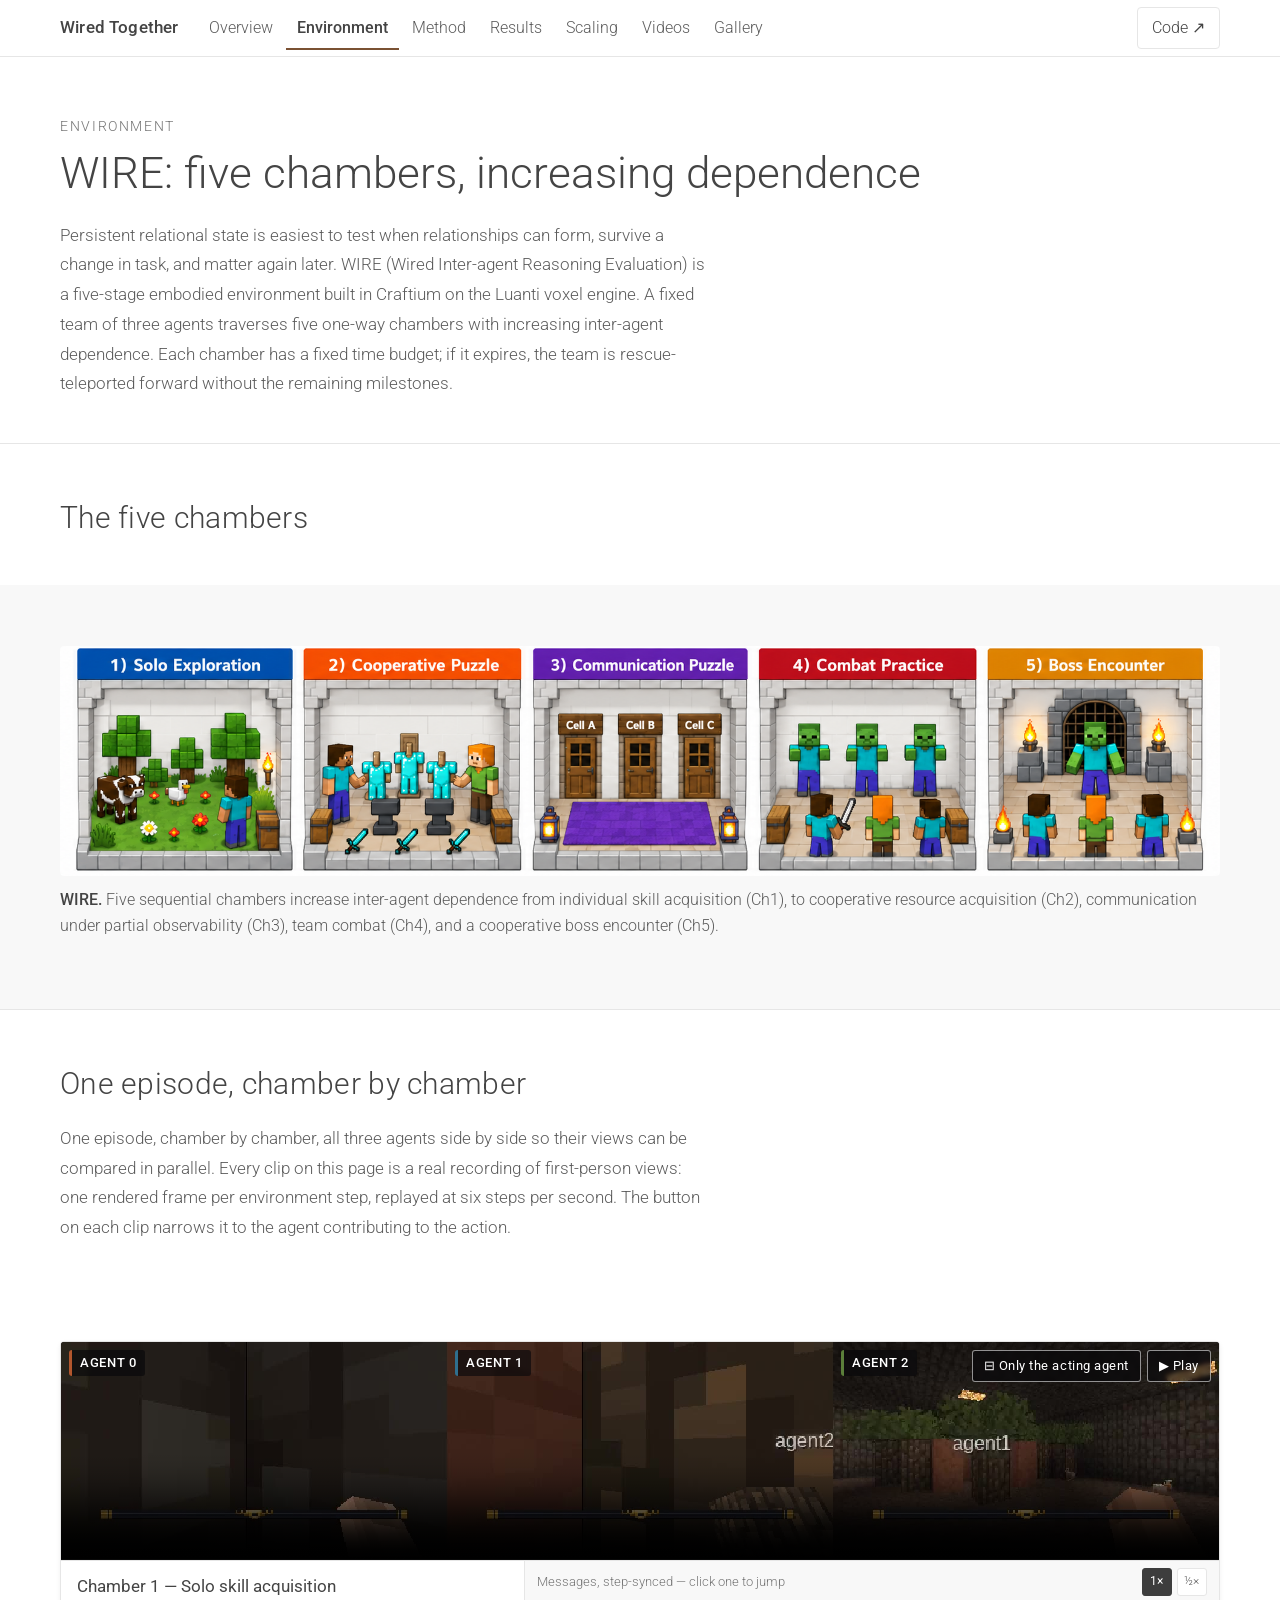
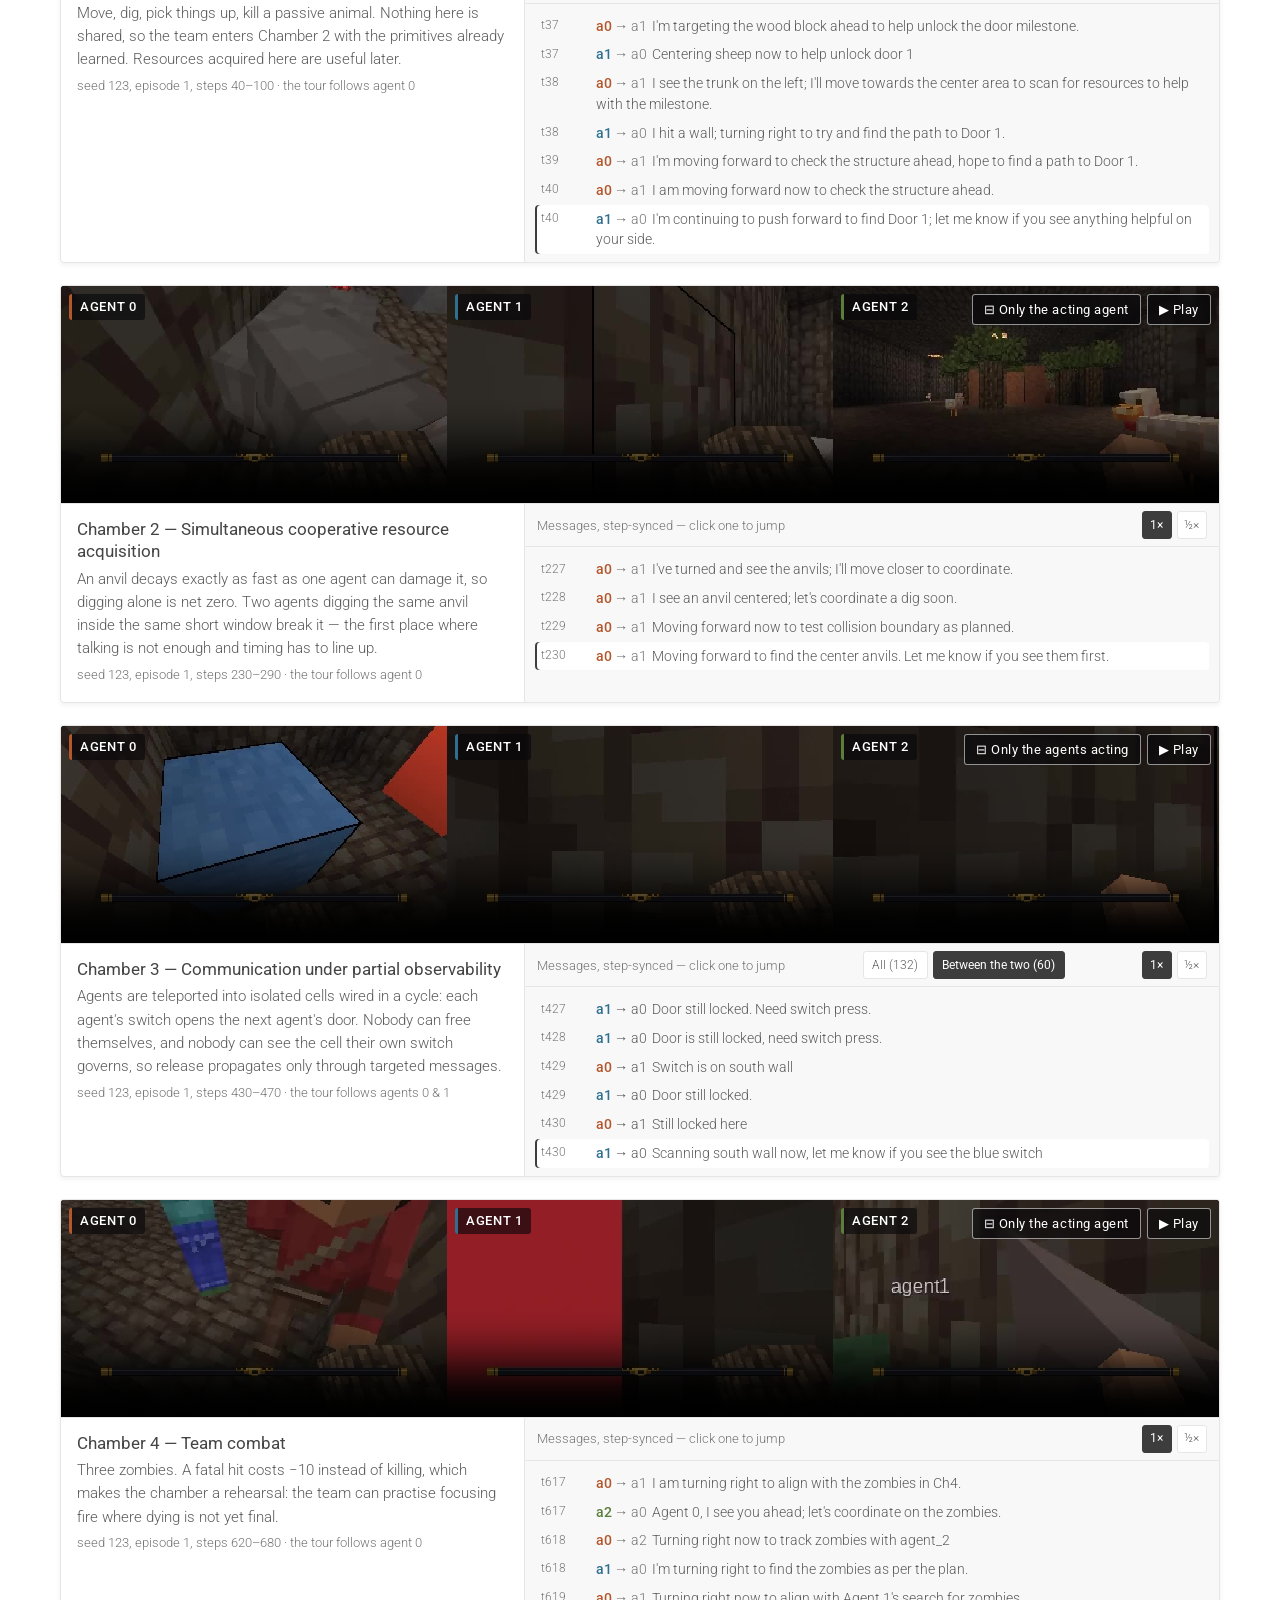
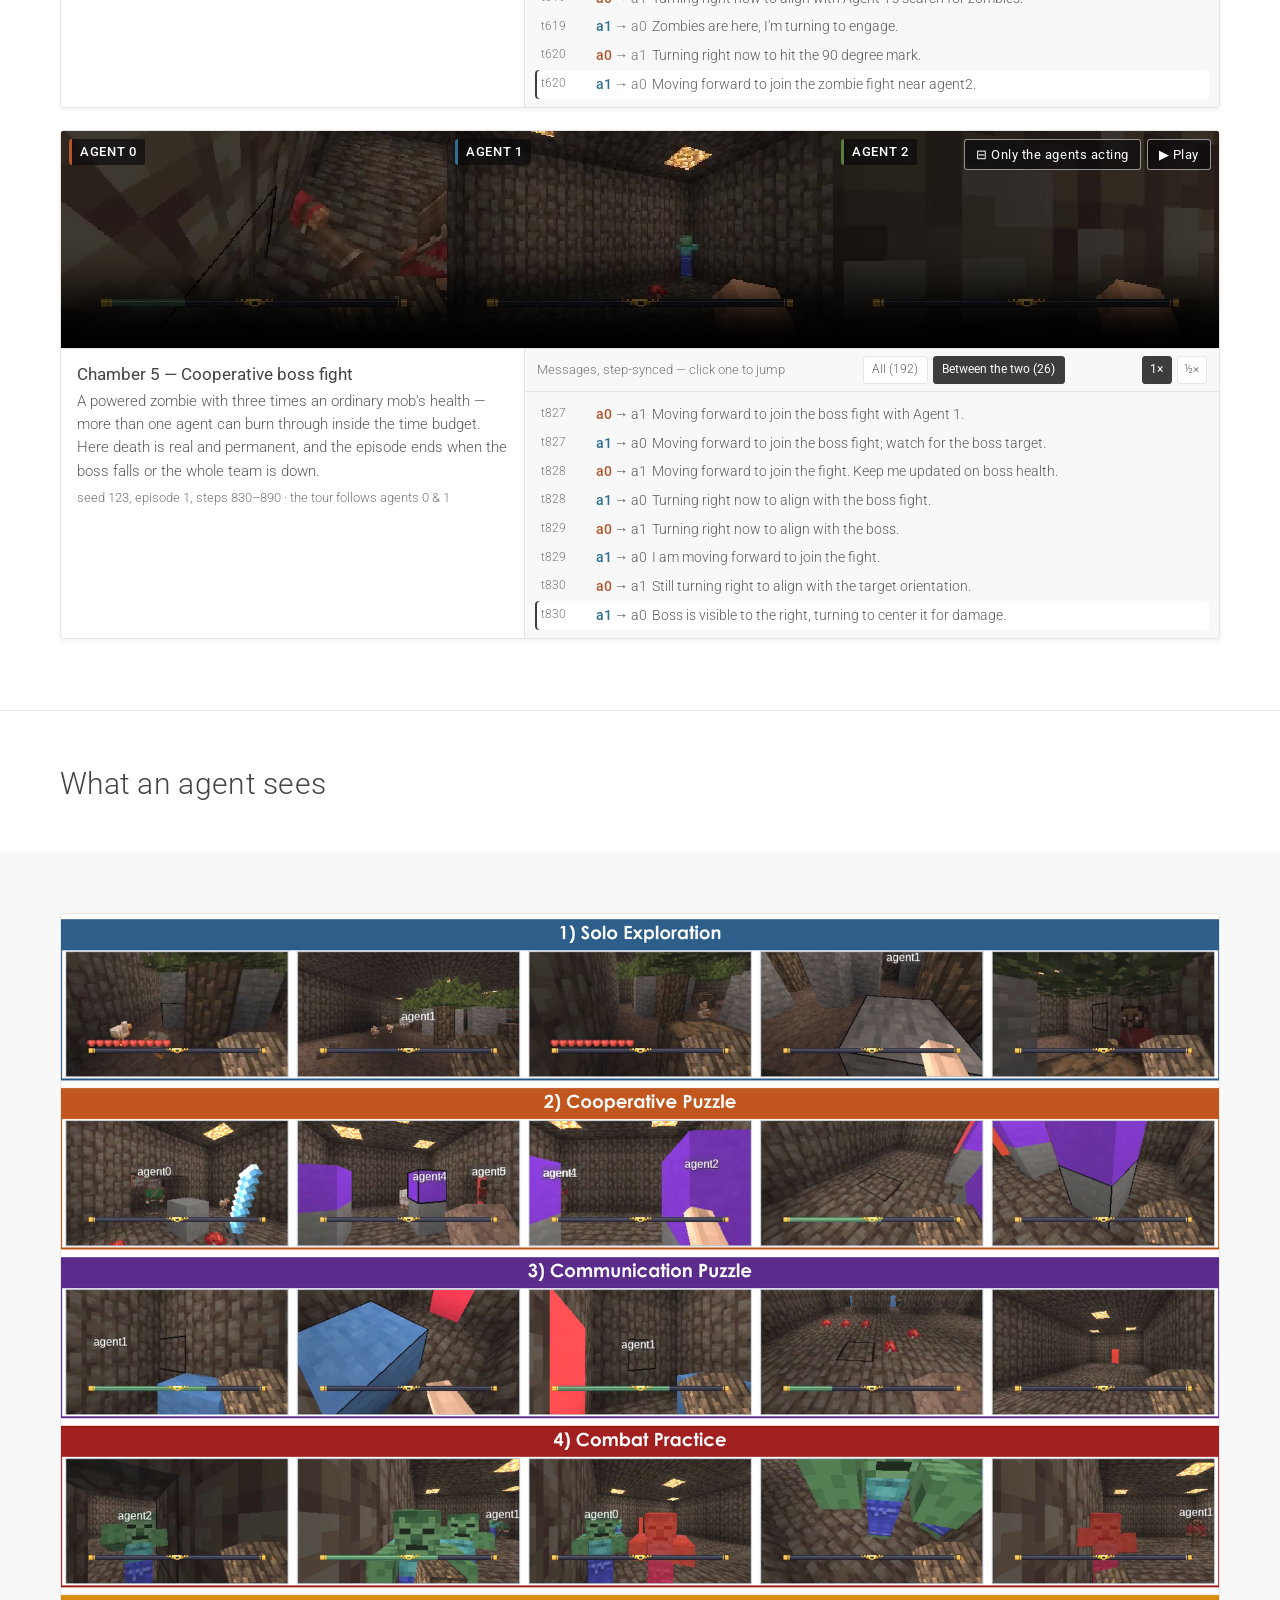
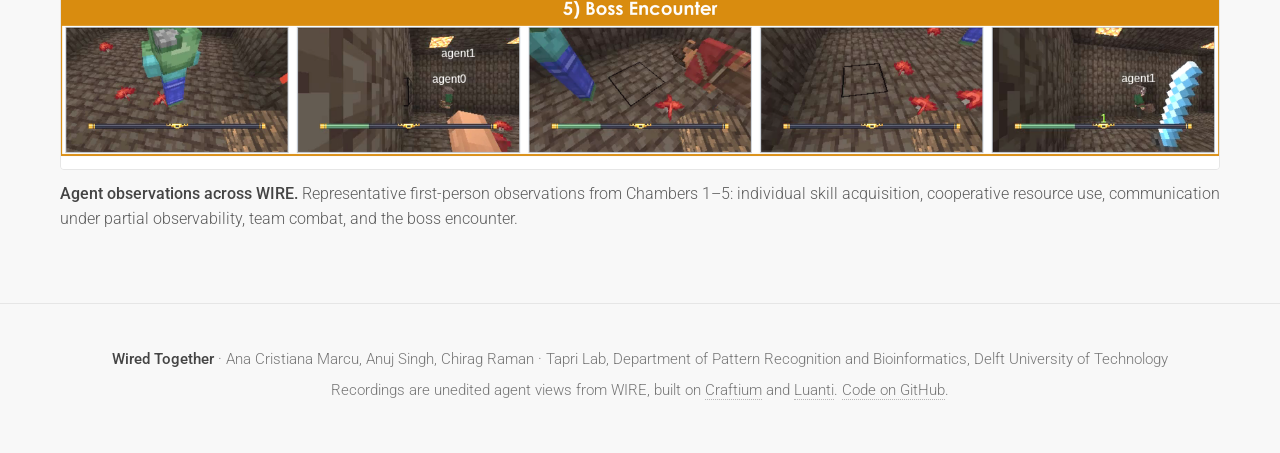
==== environment.html @ 0064409f "Split the site into an overview and topic pages The overview keeps the essentials (abstract, five ke" ====
<!DOCTYPE html>
<html lang="en">
<head>
<!-- layout:head -->
<meta charset="utf-8">
<meta name="viewport" content="width=device-width, initial-scale=1">
<title>WIRE environment — Wired Together</title>
<meta name="description" content="WIRE: five embodied chambers with increasing coordination demand, with first-person recordings of every chamber.">
<meta property="og:title" content="Wired Together: Learning Persistent Relationships through Reward-Modulated Social Plasticity">
<meta property="og:description" content="WIRE: five embodied chambers with increasing coordination demand, with first-person recordings of every chamber.">
<meta property="og:type" content="website">
<meta property="og:image" content="assets/figures/graph_formation.png">
<meta name="twitter:card" content="summary_large_image">
<meta name="theme-color" content="#151617">
<link rel="icon" href="data:image/svg+xml,<svg xmlns='http://www.w3.org/2000/svg' viewBox='0 0 100 100'><text y='.9em' font-size='90'>🕸️</text></svg>">
<link rel="preconnect" href="https://fonts.googleapis.com">
<link rel="stylesheet" href="https://fonts.googleapis.com/css2?family=Roboto:wght@300;400;500&display=swap">
<link rel="stylesheet" href="assets/css/style.css?v=20261015a">
<!-- /layout:head -->
</head>
<body class="subpage">
<!-- layout:nav -->
<a class="skip" href="#main">Skip to content</a>
<nav id="navbar" aria-label="Main">
  <div class="bar">
    <a class="brand" href="index.html">Wired Together</a>
    <ul>
      <li><a href="index.html">Overview</a></li>
      <li><a href="environment.html" aria-current="page">Environment</a></li>
      <li><a href="method.html">Method</a></li>
      <li><a href="results.html">Results</a></li>
      <li><a href="scaling.html">Scaling</a></li>
      <li><a href="videos.html">Videos</a></li>
      <li><a href="gallery.html">Gallery</a></li>
    </ul>
    <a class="ext" href="https://github.com/tapri-lab/wired-together">Code<span aria-hidden="true"> ↗</span></a>
  </div>
</nav>
<!-- /layout:nav -->

<main id="main">
<header class="page-head">
  <div class="container">
    <p class="eyebrow">Environment</p>
    <h1>WIRE: five chambers, increasing dependence</h1>
    <p class="lede">Persistent relational state is easiest to test when relationships can form, survive a change in task, and matter again later. WIRE (Wired Inter-agent Reasoning Evaluation) is a five-stage embodied environment built in Craftium on the Luanti voxel engine. A fixed team of three agents traverses five one-way chambers with increasing inter-agent dependence. Each chamber has a fixed time budget; if it expires, the team is rescue-teleported forward without the remaining milestones.</p>
  </div>
</header>

<section class="main" id="chambers" aria-labelledby="chambers-h">
  <header>
    <div class="container">
      <h2 id="chambers-h">The five chambers</h2>
    </div>
  </header>
  <div class="content">
    <div class="container">
      <figure class="figure-block">
        <span class="image fit"><img src="assets/figures/wire.png" alt="The five WIRE chambers in sequence: solo skill acquisition, cooperative anvils, switch puzzle under partial observability, team combat, cooperative boss fight." loading="lazy"></span>
        <figcaption><strong>WIRE.</strong> Five sequential chambers increase inter-agent dependence from individual skill acquisition (Ch1), to cooperative resource acquisition (Ch2), communication under partial observability (Ch3), team combat (Ch4), and a cooperative boss encounter (Ch5).</figcaption>
      </figure>
    </div>
  </div>
</section>

<section class="main alt" id="tour" aria-labelledby="tour-h">
  <header>
    <div class="container">
      <h2 id="tour-h">One episode, chamber by chamber</h2>
      <p class="lede">One episode, chamber by chamber, all three agents side by side so their views can be compared in parallel. Every clip on this page is a real recording of first-person views: one rendered frame per environment step, replayed at six steps per second. The button on each clip narrows it to the agent contributing to the action.</p>
    </div>
  </header>
  <div class="content">
    <div class="container">
      <div class="grid videos" id="tour">
        <figure class="card" data-clip="tour_ch1" data-t0="40" data-fps="6" data-family="zs" data-pair-video="assets/videos/tour_ch1.mp4" data-pair-poster="assets/videos/tour_ch1.jpg" data-all-n="3" data-pair-n="1">
          <div class="stage" data-stage><video src="assets/videos/tour_ch1_all.mp4" poster="assets/videos/tour_ch1_all.jpg" muted loop playsinline preload="none"></video><div class="viewtags pair" aria-hidden="true" hidden><span class="view a0" style="left:calc(0.000% + 8px);top:calc(0.000% + 8px)">agent 0</span></div><div class="viewtags all" aria-hidden="true"><span class="view a0" style="left:calc(0.000% + 8px);top:calc(0.000% + 8px)">agent 0</span><span class="view a1" style="left:calc(33.333% + 8px);top:calc(0.000% + 8px)">agent 1</span><span class="view a2" style="left:calc(66.667% + 8px);top:calc(0.000% + 8px)">agent 2</span></div></div><!-- /stage -->
          <div class="body">
            <figcaption>
            <h3>Chamber 1 — Solo skill acquisition</h3>
            <p>Move, dig, pick things up, kill a passive animal. Nothing here is shared, so the team enters Chamber 2 with the primitives already learned. Resources acquired here are useful later.</p>
            <p class="prov">seed 123, episode 1, steps 40–100 · the tour follows agent 0</p>
          </figcaption>
            <!-- chat:tour_ch1 --><div class="chat"><div class="chat-head"><span>Messages, step-synced — click one to jump</span></div><ol><li class="msg a0" data-t="37"><span class="t">t37</span><span><span class="who">a0</span><span class="to">→ a1</span>I&#x27;m targeting the wood block ahead to help unlock the door milestone.</span></li><li class="msg a1" data-t="37"><span class="t">t37</span><span><span class="who">a1</span><span class="to">→ a0</span>Centering sheep now to help unlock door 1</span></li><li class="msg a0" data-t="38"><span class="t">t38</span><span><span class="who">a0</span><span class="to">→ a1</span>I see the trunk on the left; I&#x27;ll move towards the center area to scan for resources to help with the milestone.</span></li><li class="msg a1" data-t="38"><span class="t">t38</span><span><span class="who">a1</span><span class="to">→ a0</span>I hit a wall; turning right to try and find the path to Door 1.</span></li><li class="msg a0" data-t="39"><span class="t">t39</span><span><span class="who">a0</span><span class="to">→ a1</span>I&#x27;m moving forward to check the structure ahead, hope to find a path to Door 1.</span></li><li class="msg a0" data-t="40"><span class="t">t40</span><span><span class="who">a0</span><span class="to">→ a1</span>I am moving forward now to check the structure ahead.</span></li><li class="msg a1" data-t="40"><span class="t">t40</span><span><span class="who">a1</span><span class="to">→ a0</span>I&#x27;m continuing to push forward to find Door 1; let me know if you see anything helpful on your side.</span></li><li class="msg a0" data-t="41"><span class="t">t41</span><span><span class="who">a0</span><span class="to">→ a1</span>I&#x27;m moving forward to check the wall structure, let me know if you find any openings near Door 1.</span></li><li class="msg a1" data-t="41"><span class="t">t41</span><span><span class="who">a1</span><span class="to">→ a0</span>Continuing forward to scan the area near the central wood structure.</span></li><li class="msg a0" data-t="42"><span class="t">t42</span><span><span class="who">a0</span><span class="to">→ a1</span>I am holding position, scanning the immediate area for any visible targets to help with the milestone.</span></li><li class="msg a0" data-t="43"><span class="t">t43</span><span><span class="who">a0</span><span class="to">→ a1</span>I&#x27;m moving forward now to scan this area for resources.</span></li><li class="msg a1" data-t="43"><span class="t">t43</span><span><span class="who">a1</span><span class="to">→ a0</span>Continuing forward to survey this section of the room.</span></li><li class="msg a0" data-t="44"><span class="t">t44</span><span><span class="who">a0</span><span class="to">→ a1</span>I&#x27;m stopping to check what&#x27;s ahead. Let me know if you see anything useful.</span></li><li class="msg a1" data-t="44"><span class="t">t44</span><span><span class="who">a1</span><span class="to">→ a0</span>I am blocked by stone ahead; backing up now to survey.</span></li><li class="msg a0" data-t="45"><span class="t">t45</span><span><span class="who">a0</span><span class="to">→ a1</span>I&#x27;m moving forward now to see what&#x27;s blocking us.</span></li><li class="msg a1" data-t="45"><span class="t">t45</span><span><span class="who">a1</span><span class="to">→ a0</span>I&#x27;m turning right to check the corner since we are blocked ahead.</span></li><li class="msg a0" data-t="46"><span class="t">t46</span><span><span class="who">a0</span><span class="to">→ a1</span>I&#x27;m moving forward to check the blockage you found.</span></li><li class="msg a1" data-t="46"><span class="t">t46</span><span><span class="who">a1</span><span class="to">→ a0</span>I&#x27;m digging the tree trunk now to help unlock Door 1.</span></li><li class="msg a0" data-t="47"><span class="t">t47</span><span><span class="who">a0</span><span class="to">→ a1</span>I stopped moving; there is a solid block ahead.</span></li><li class="msg a0" data-t="48"><span class="t">t48</span><span><span class="who">a0</span><span class="to">→ a1</span>I&#x27;m moving forward to check the immediate obstacle ahead.</span></li><li class="msg a1" data-t="48"><span class="t">t48</span><span><span class="who">a1</span><span class="to">→ a0</span>I see a wood block right here; starting to break it for the milestone.</span></li><li class="msg a0" data-t="49"><span class="t">t49</span><span><span class="who">a0</span><span class="to">→ a1</span>I&#x27;m moving forward to confirm the boundary ahead.</span></li><li class="msg a1" data-t="49"><span class="t">t49</span><span><span class="who">a1</span><span class="to">→ a0</span>I&#x27;m turning right to survey around this big block.</span></li><li class="msg a0" data-t="50"><span class="t">t50</span><span><span class="who">a0</span><span class="to">→ a1</span>I&#x27;m moving forward to observe the structure ahead; let me know if you see anything near the north wall.</span></li><li class="msg a1" data-t="50"><span class="t">t50</span><span><span class="who">a1</span><span class="to">→ a0</span>I&#x27;m moving forward to check the corridor ahead, hoping to find Door 1.</span></li><li class="msg a0" data-t="51"><span class="t">t51</span><span><span class="who">a0</span><span class="to">→ a1</span>Still surveying the area, I&#x27;ll keep moving forward to find a clear path.</span></li><li class="msg a0" data-t="52"><span class="t">t52</span><span><span class="who">a0</span><span class="to">→ a1</span>I&#x27;m moving forward to check the structure ahead.</span></li><li class="msg a1" data-t="52"><span class="t">t52</span><span><span class="who">a1</span><span class="to">→ a0</span>I&#x27;m turning right to survey the immediate area, looking for a clear path towards the North door.</span></li><li class="msg a0" data-t="53"><span class="t">t53</span><span><span class="who">a0</span><span class="to">→ a1</span>I stopped to observe the immediate structure ahead, what do you see on your side?</span></li><li class="msg a1" data-t="53"><span class="t">t53</span><span><span class="who">a1</span><span class="to">→ a0</span>I&#x27;m moving forward to survey the area, checking for the north wall.</span></li><li class="msg a0" data-t="54"><span class="t">t54</span><span><span class="who">a0</span><span class="to">→ a1</span>I am moving forward to check the structure ahead.</span></li><li class="msg a1" data-t="54"><span class="t">t54</span><span><span class="who">a1</span><span class="to">→ a0</span>The wall is blocking forward progress here; I&#x27;m turning right to see around it.</span></li><li class="msg a0" data-t="55"><span class="t">t55</span><span><span class="who">a0</span><span class="to">→ a1</span>I see the blockage too; I&#x27;ll check the side walls.</span></li><li class="msg a1" data-t="55"><span class="t">t55</span><span><span class="who">a1</span><span class="to">→ a0</span>Continuing forward search for the north wall door.</span></li><li class="msg a0" data-t="56"><span class="t">t56</span><span><span class="who">a0</span><span class="to">→ a1</span>I&#x27;m moving forward to check the structure ahead.</span></li><li class="msg a0" data-t="57"><span class="t">t57</span><span><span class="who">a0</span><span class="to">→ a1</span>I see the block too; turning right to check around it.</span></li><li class="msg a1" data-t="57"><span class="t">t57</span><span><span class="who">a1</span><span class="to">→ a0</span>Continuing forward to survey the area towards Door 1.</span></li><li class="msg a0" data-t="58"><span class="t">t58</span><span><span class="who">a0</span><span class="to">→ a1</span>I&#x27;m moving forward too, let me know if you find the door</span></li><li class="msg a1" data-t="58"><span class="t">t58</span><span><span class="who">a1</span><span class="to">→ a0</span>Continuing forward to find Door 1</span></li><li class="msg a0" data-t="59"><span class="t">t59</span><span><span class="who">a0</span><span class="to">→ a1</span>I see the trunk on the left; turning to center it now.</span></li><li class="msg a1" data-t="59"><span class="t">t59</span><span><span class="who">a1</span><span class="to">→ a0</span>I see a large trunk right; turning to check it out.</span></li><li class="msg a0" data-t="60"><span class="t">t60</span><span><span class="who">a0</span><span class="to">→ a1</span>I&#x27;m moving forward now to check the structure ahead. Let me know if you see anything near the door.</span></li><li class="msg a1" data-t="60"><span class="t">t60</span><span><span class="who">a1</span><span class="to">→ a0</span>Trunk is left; turning to center it for milestone progress.</span></li><li class="msg a0" data-t="61"><span class="t">t61</span><span><span class="who">a0</span><span class="to">→ a1</span>I&#x27;m turning right to check the immediate area, looking for anything Agent 1 saw.</span></li><li class="msg a1" data-t="61"><span class="t">t61</span><span><span class="who">a1</span><span class="to">→ a0</span>Still moving forward, looking for the door structure.</span></li><li class="msg a0" data-t="62"><span class="t">t62</span><span><span class="who">a0</span><span class="to">→ a1</span>I see the trees; I&#x27;ll start digging for milestones.</span></li><li class="msg a1" data-t="62"><span class="t">t62</span><span><span class="who">a1</span><span class="to">→ a0</span>Keep moving forward, I&#x27;ll watch for the door structure.</span></li><li class="msg a0" data-t="63"><span class="t">t63</span><span><span class="who">a0</span><span class="to">→ a1</span>Moving forward now to continue the survey for Door 1.</span></li><li class="msg a0" data-t="64"><span class="t">t64</span><span><span class="who">a0</span><span class="to">→ a1</span>I reached a solid wall; turning right to check surroundings for Door 1 structure.</span></li><li class="msg a1" data-t="64"><span class="t">t64</span><span><span class="who">a1</span><span class="to">→ a0</span>Still moving forward, looking for the door structure.</span></li><li class="msg a0" data-t="65"><span class="t">t65</span><span><span class="who">a0</span><span class="to">→ a1</span>I&#x27;m moving forward to check the obstruction ahead, confirming the path.</span></li><li class="msg a0" data-t="66"><span class="t">t66</span><span><span class="who">a0</span><span class="to">→ a1</span>I stopped moving to check the wall texture.</span></li><li class="msg a1" data-t="66"><span class="t">t66</span><span><span class="who">a1</span><span class="to">→ a0</span>Still moving forward, looking for the door structure.</span></li><li class="msg a0" data-t="67"><span class="t">t67</span><span><span class="who">a0</span><span class="to">→ a1</span>Red wall is solid, no immediate dig target.</span></li><li class="msg a0" data-t="68"><span class="t">t68</span><span><span class="who">a0</span><span class="to">→ a1</span>I am stationary now, looking at the wall structure ahead.</span></li><li class="msg a1" data-t="68"><span class="t">t68</span><span><span class="who">a1</span><span class="to">→ a0</span>Still moving forward, checking for door changes.</span></li><li class="msg a0" data-t="69"><span class="t">t69</span><span><span class="who">a0</span><span class="to">→ a1</span>I am moving forward to see past the teammate ahead.</span></li><li class="msg a0" data-t="70"><span class="t">t70</span><span><span class="who">a0</span><span class="to">→ a1</span>I am stopped here; checking surroundings for structure.</span></li><li class="msg a0" data-t="71"><span class="t">t71</span><span><span class="who">a0</span><span class="to">→ a1</span>I am checking the block directly ahead; it looks like dark stone.</span></li><li class="msg a1" data-t="71"><span class="t">t71</span><span><span class="who">a1</span><span class="to">→ a0</span>Still moving forward, looking for the door structure now.</span></li><li class="msg a0" data-t="72"><span class="t">t72</span><span><span class="who">a0</span><span class="to">→ a1</span>I&#x27;m aiming at the wood structure here; let&#x27;s try to chip away at it to make progress.</span></li><li class="msg a1" data-t="72"><span class="t">t72</span><span><span class="who">a1</span><span class="to">→ a0</span>I&#x27;m turning right to check the immediate area near the wall structure.</span></li><li class="msg a0" data-t="73"><span class="t">t73</span><span><span class="who">a0</span><span class="to">→ a1</span>I&#x27;m moving forward to see what&#x27;s ahead of me in this dark area.</span></li><li class="msg a1" data-t="73"><span class="t">t73</span><span><span class="who">a1</span><span class="to">→ a0</span>I see wood structure, turning right to aim at it to help unlock the door.</span></li><li class="msg a0" data-t="74"><span class="t">t74</span><span><span class="who">a0</span><span class="to">→ a1</span>I&#x27;m stopping movement to observe the immediate block texture.</span></li><li class="msg a1" data-t="74"><span class="t">t74</span><span><span class="who">a1</span><span class="to">→ a0</span>Continuing forward to survey the dark area ahead.</span></li><li class="msg a0" data-t="75"><span class="t">t75</span><span><span class="who">a0</span><span class="to">→ a1</span>I am moving forward to check the immediate surroundings for blocks or mobs to help unlock Door 1.</span></li><li class="msg a1" data-t="75"><span class="t">t75</span><span><span class="who">a1</span><span class="to">→ a0</span>Continuing forward survey, look for door structure.</span></li><li class="msg a0" data-t="76"><span class="t">t76</span><span><span class="who">a0</span><span class="to">→ a1</span>I am stopping to observe the immediate structure ahead, checking the environment before moving further.</span></li><li class="msg a1" data-t="76"><span class="t">t76</span><span><span class="who">a1</span><span class="to">→ a0</span>Continuing forward to help survey the area.</span></li><li class="msg a0" data-t="77"><span class="t">t77</span><span><span class="who">a0</span><span class="to">→ a1</span>Moving forward to survey the immediate area.</span></li><li class="msg a1" data-t="77"><span class="t">t77</span><span><span class="who">a1</span><span class="to">→ a0</span>Still dark here, turning right to survey structure ahead.</span></li><li class="msg a0" data-t="78"><span class="t">t78</span><span><span class="who">a0</span><span class="to">→ a1</span>I stopped moving to look closely at the immediate structure ahead.</span></li><li class="msg a1" data-t="78"><span class="t">t78</span><span><span class="who">a1</span><span class="to">→ a0</span>Still surveying area, look for door structure.</span></li><li class="msg a0" data-t="79"><span class="t">t79</span><span><span class="who">a0</span><span class="to">→ a1</span>I&#x27;m moving forward to check the structure ahead.</span></li><li class="msg a0" data-t="80"><span class="t">t80</span><span><span class="who">a0</span><span class="to">→ a1</span>Still dark, I&#x27;m stopped by something solid here.</span></li><li class="msg a0" data-t="81"><span class="t">t81</span><span><span class="who">a0</span><span class="to">→ a1</span>Moving forward to check the blockage as instructed.</span></li><li class="msg a0" data-t="82"><span class="t">t82</span><span><span class="who">a0</span><span class="to">→ a1</span>I am blocked here, turning right to survey the immediate area.</span></li><li class="msg a0" data-t="83"><span class="t">t83</span><span><span class="who">a0</span><span class="to">→ a1</span>I am moving forward now to check the wall texture.</span></li><li class="msg a0" data-t="84"><span class="t">t84</span><span><span class="who">a0</span><span class="to">→ a1</span>I&#x27;m moving forward into the corridor to observe the walls.</span></li><li class="msg a0" data-t="85"><span class="t">t85</span><span><span class="who">a0</span><span class="to">→ a1</span>Still moving forward into the corridor, watching the wall texture.</span></li><li class="msg a0" data-t="86"><span class="t">t86</span><span><span class="who">a0</span><span class="to">→ a1</span>I stopped moving; the center is stone wall.</span></li><li class="msg a1" data-t="86"><span class="t">t86</span><span><span class="who">a1</span><span class="to">→ a0</span>Continuing forward to check wall texture.</span></li><li class="msg a2" data-t="86"><span class="t">t86</span><span><span class="who">a2</span><span class="to">→ a0</span>I am moving forward now to scout the area, Agent0. Let me know if you spot anything near the NW wall.</span></li><li class="msg a0" data-t="87"><span class="t">t87</span><span><span class="who">a0</span><span class="to">→ a1</span>I&#x27;m moving forward to check the wall texture as suggested.</span></li><li class="msg a1" data-t="87"><span class="t">t87</span><span><span class="who">a1</span><span class="to">→ a0</span>I see the stone wall blocking forward movement; I am turning right to survey the passage.</span></li><li class="msg a0" data-t="88"><span class="t">t88</span><span><span class="who">a0</span><span class="to">→ a1</span>Stone wall is directly ahead; I am pausing to observe the texture.</span></li><li class="msg a1" data-t="88"><span class="t">t88</span><span><span class="who">a1</span><span class="to">→ a0</span>Continuing forward to survey the area; watch for the north wall.</span></li><li class="msg a0" data-t="89"><span class="t">t89</span><span><span class="who">a0</span><span class="to">→ a1</span>Moving forward now, watching for walls like agent_1.</span></li><li class="msg a0" data-t="90"><span class="t">t90</span><span><span class="who">a0</span><span class="to">→ a1</span>I am continuing forward to observe the wall structure.</span></li><li class="msg a1" data-t="90"><span class="t">t90</span><span><span class="who">a1</span><span class="to">→ a0</span>I see a tree trunk here, I&#x27;ll start digging it to help unlock the door.</span></li><li class="msg a0" data-t="91"><span class="t">t91</span><span><span class="who">a0</span><span class="to">→ a1</span>I see a tree trunk on the right, I will start digging it for the milestone.</span></li><li class="msg a0" data-t="92"><span class="t">t92</span><span><span class="who">a0</span><span class="to">→ a1</span>I see a block here, starting to dig it to help unlock Door 1.</span></li><li class="msg a0" data-t="93"><span class="t">t93</span><span><span class="who">a0</span><span class="to">→ a1</span>I am moving forward now to see what&#x27;s ahead.</span></li><li class="msg a0" data-t="94"><span class="t">t94</span><span><span class="who">a0</span><span class="to">→ a1</span>I see wood ahead, I will start digging it.</span></li><li class="msg a1" data-t="94"><span class="t">t94</span><span><span class="who">a1</span><span class="to">→ a0</span>Continuing forward to survey the area; looking for the North wall door.</span></li><li class="msg a0" data-t="95"><span class="t">t95</span><span><span class="who">a0</span><span class="to">→ a1</span>I am moving forward to survey the area like agent_1, I will report what I see at the wall.</span></li><li class="msg a1" data-t="95"><span class="t">t95</span><span><span class="who">a1</span><span class="to">→ a0</span>Continuing forward exploration, watching for Door 1.</span></li><li class="msg a0" data-t="96"><span class="t">t96</span><span><span class="who">a0</span><span class="to">→ a1</span>I am observing the block ahead; it looks like stone.</span></li><li class="msg a1" data-t="96"><span class="t">t96</span><span><span class="who">a1</span><span class="to">→ a0</span>I am continuing to move forward toward the north wall to locate Door 1.</span></li><li class="msg a0" data-t="97"><span class="t">t97</span><span><span class="who">a0</span><span class="to">→ a1</span>I&#x27;m moving forward to survey the area; let me know if you spot anything near Door 1.</span></li><li class="msg a1" data-t="97"><span class="t">t97</span><span><span class="who">a1</span><span class="to">→ a0</span>Found a log block, turning to hit it.</span></li><li class="msg a0" data-t="98"><span class="t">t98</span><span><span class="who">a0</span><span class="to">→ a1</span>I&#x27;m digging the wall in front of me to see what it is. Let me know if you find anything near Door 1.</span></li><li class="msg a1" data-t="98"><span class="t">t98</span><span><span class="who">a1</span><span class="to">→ a0</span>I am moving forward towards the north wall now.</span></li><li class="msg a0" data-t="99"><span class="t">t99</span><span><span class="who">a0</span><span class="to">→ a1</span>I am moving forward to check the front boundary.</span></li><li class="msg a2" data-t="99"><span class="t">t99</span><span><span class="who">a2</span><span class="to">→ a0</span>Turning right now to follow the critique and change my pathing loop.</span></li><li class="msg a0" data-t="100"><span class="t">t100</span><span><span class="who">a0</span><span class="to">→ a1</span>Still facing the dark block, seems like a wall.</span></li></ol></div><!-- /chat:tour_ch1 -->
          </div>
        </figure>
        <figure class="card" data-clip="tour_ch2" data-t0="230" data-fps="6" data-family="zs" data-pair-video="assets/videos/tour_ch2.mp4" data-pair-poster="assets/videos/tour_ch2.jpg" data-all-n="3" data-pair-n="1">
          <div class="stage" data-stage><video src="assets/videos/tour_ch2_all.mp4" poster="assets/videos/tour_ch2_all.jpg" muted loop playsinline preload="none"></video><div class="viewtags pair" aria-hidden="true" hidden><span class="view a0" style="left:calc(0.000% + 8px);top:calc(0.000% + 8px)">agent 0</span></div><div class="viewtags all" aria-hidden="true"><span class="view a0" style="left:calc(0.000% + 8px);top:calc(0.000% + 8px)">agent 0</span><span class="view a1" style="left:calc(33.333% + 8px);top:calc(0.000% + 8px)">agent 1</span><span class="view a2" style="left:calc(66.667% + 8px);top:calc(0.000% + 8px)">agent 2</span></div></div><!-- /stage -->
          <div class="body">
            <figcaption>
            <h3>Chamber 2 — Simultaneous cooperative resource acquisition</h3>
            <p>An anvil decays exactly as fast as one agent can damage it, so digging alone is net zero. Two agents digging the same anvil inside the same short window break it — the first place where talking is not enough and timing has to line up.</p>
            <p class="prov">seed 123, episode 1, steps 230–290 · the tour follows agent 0</p>
          </figcaption>
            <!-- chat:tour_ch2 --><div class="chat"><div class="chat-head"><span>Messages, step-synced — click one to jump</span></div><ol><li class="msg a0" data-t="227"><span class="t">t227</span><span><span class="who">a0</span><span class="to">→ a1</span>I&#x27;ve turned and see the anvils; I&#x27;ll move closer to coordinate.</span></li><li class="msg a0" data-t="228"><span class="t">t228</span><span><span class="who">a0</span><span class="to">→ a1</span>I see an anvil centered; let&#x27;s coordinate a dig soon.</span></li><li class="msg a0" data-t="229"><span class="t">t229</span><span><span class="who">a0</span><span class="to">→ a1</span>Moving forward now to test collision boundary as planned.</span></li><li class="msg a0" data-t="230"><span class="t">t230</span><span><span class="who">a0</span><span class="to">→ a1</span>Moving forward to find the center anvils. Let me know if you see them first.</span></li><li class="msg a0" data-t="231"><span class="t">t231</span><span><span class="who">a0</span><span class="to">→ a1</span>I&#x27;m turning around to survey the area we just moved through.</span></li><li class="msg a1" data-t="231"><span class="t">t231</span><span><span class="who">a1</span><span class="to">→ a0</span>I&#x27;m moving forward towards the center anvils. Let me know if you see them first.</span></li><li class="msg a0" data-t="232"><span class="t">t232</span><span><span class="who">a0</span><span class="to">→ a1</span>I&#x27;m moving forward now to find the anvils.</span></li><li class="msg a0" data-t="233"><span class="t">t233</span><span><span class="who">a0</span><span class="to">→ a1</span>Still moving forward towards the center anvils.</span></li><li class="msg a1" data-t="233"><span class="t">t233</span><span><span class="who">a1</span><span class="to">→ a0</span>Still moving toward the center anvils.</span></li><li class="msg a0" data-t="234"><span class="t">t234</span><span><span class="who">a0</span><span class="to">→ a1</span>I am moving forward to find the anvils too.</span></li><li class="msg a1" data-t="234"><span class="t">t234</span><span><span class="who">a1</span><span class="to">→ a0</span>Still moving towards center anvils.</span></li><li class="msg a0" data-t="235"><span class="t">t235</span><span><span class="who">a0</span><span class="to">→ a1</span>Turning around to check passage.</span></li><li class="msg a0" data-t="236"><span class="t">t236</span><span><span class="who">a0</span><span class="to">→ a1</span>Moving forward now, expecting a collision soon.</span></li><li class="msg a1" data-t="236"><span class="t">t236</span><span><span class="who">a1</span><span class="to">→ a0</span>I am moving toward the center; look for the anvils.</span></li><li class="msg a0" data-t="237"><span class="t">t237</span><span><span class="who">a0</span><span class="to">→ a1</span>Turning around to survey the path we just took.</span></li><li class="msg a1" data-t="237"><span class="t">t237</span><span><span class="who">a1</span><span class="to">→ a0</span>Moving forward toward center anvils now.</span></li><li class="msg a0" data-t="238"><span class="t">t238</span><span><span class="who">a0</span><span class="to">→ a1</span>I am moving forward now to find the anvils.</span></li><li class="msg a1" data-t="238"><span class="t">t238</span><span><span class="who">a1</span><span class="to">→ a0</span>Keep moving toward the center anvils.</span></li><li class="msg a0" data-t="239"><span class="t">t239</span><span><span class="who">a0</span><span class="to">→ a1</span>I&#x27;m moving forward now to test the boundaries of this room.</span></li><li class="msg a1" data-t="239"><span class="t">t239</span><span><span class="who">a1</span><span class="to">→ a0</span>Moving forward now to find anvils</span></li><li class="msg a0" data-t="240"><span class="t">t240</span><span><span class="who">a0</span><span class="to">→ a1</span>I am moving forward to find the anvils too.</span></li><li class="msg a1" data-t="240"><span class="t">t240</span><span><span class="who">a1</span><span class="to">→ a0</span>I&#x27;m turning right to find the center anvils.</span></li><li class="msg a0" data-t="241"><span class="t">t241</span><span><span class="who">a0</span><span class="to">→ a1</span>Still moving toward the perceived front wall.</span></li><li class="msg a1" data-t="241"><span class="t">t241</span><span><span class="who">a1</span><span class="to">→ a0</span>I&#x27;m moving forward to meet up at the anvils.</span></li><li class="msg a0" data-t="242"><span class="t">t242</span><span><span class="who">a0</span><span class="to">→ a1</span>Still moving forward towards collision point.</span></li><li class="msg a1" data-t="242"><span class="t">t242</span><span><span class="who">a1</span><span class="to">→ a0</span>I&#x27;m turning right to find the anvils; keep moving toward the center.</span></li><li class="msg a0" data-t="243"><span class="t">t243</span><span><span class="who">a0</span><span class="to">→ a1</span>I am still moving forward in Ch2, aiming for the anvils.</span></li><li class="msg a1" data-t="243"><span class="t">t243</span><span><span class="who">a1</span><span class="to">→ a0</span>I am moving forward to join the anvil coordination.</span></li><li class="msg a0" data-t="244"><span class="t">t244</span><span><span class="who">a0</span><span class="to">→ a1</span>Still moving toward collision point.</span></li><li class="msg a0" data-t="245"><span class="t">t245</span><span><span class="who">a0</span><span class="to">→ a1</span>Moving forward now to test the path until collision.</span></li><li class="msg a1" data-t="245"><span class="t">t245</span><span><span class="who">a1</span><span class="to">→ a0</span>Moving center now, ready for anvil coordination.</span></li><li class="msg a0" data-t="246"><span class="t">t246</span><span><span class="who">a0</span><span class="to">→ a1</span>Moving forward to find the wall/object.</span></li><li class="msg a1" data-t="246"><span class="t">t246</span><span><span class="who">a1</span><span class="to">→ a0</span>Moving center now, ready to coordinate anvil hits.</span></li><li class="msg a0" data-t="247"><span class="t">t247</span><span><span class="who">a0</span><span class="to">→ a1</span>Moving forward now to hit wall</span></li><li class="msg a0" data-t="248"><span class="t">t248</span><span><span class="who">a0</span><span class="to">→ a1</span>Still moving forward towards collision point.</span></li><li class="msg a0" data-t="249"><span class="t">t249</span><span><span class="who">a0</span><span class="to">→ a1</span>I am moving forward to find the collision point as tasked.</span></li><li class="msg a0" data-t="250"><span class="t">t250</span><span><span class="who">a0</span><span class="to">→ a1</span>Still moving forward, expecting collision soon.</span></li><li class="msg a0" data-t="251"><span class="t">t251</span><span><span class="who">a0</span><span class="to">→ a1</span>Moving forward now to find the collision point.</span></li><li class="msg a0" data-t="252"><span class="t">t252</span><span><span class="who">a0</span><span class="to">→ a1</span>Moving forward now, expecting collision soon.</span></li><li class="msg a0" data-t="253"><span class="t">t253</span><span><span class="who">a0</span><span class="to">→ a1</span>I&#x27;m moving forward to find the boundary or the anvils.</span></li><li class="msg a0" data-t="254"><span class="t">t254</span><span><span class="who">a0</span><span class="to">→ a1</span>I am moving forward towards the anvils. Let me know when you are ready for coordination.</span></li><li class="msg a0" data-t="255"><span class="t">t255</span><span><span class="who">a0</span><span class="to">→ a1</span>I am moving forward towards the anvils now.</span></li><li class="msg a1" data-t="255"><span class="t">t255</span><span><span class="who">a1</span><span class="to">→ a0</span>Ready for coord</span></li><li class="msg a0" data-t="256"><span class="t">t256</span><span><span class="who">a0</span><span class="to">→ a1</span>Moving toward center anvils now.</span></li><li class="msg a1" data-t="256"><span class="t">t256</span><span><span class="who">a1</span><span class="to">→ a0</span>Heading toward anvils now. Ready to coordinate digs.</span></li><li class="msg a0" data-t="257"><span class="t">t257</span><span><span class="who">a0</span><span class="to">→ a1</span>Moving toward anvils now.</span></li><li class="msg a1" data-t="257"><span class="t">t257</span><span><span class="who">a1</span><span class="to">→ a0</span>I am moving forward to meet you both at the center anvils.</span></li><li class="msg a0" data-t="258"><span class="t">t258</span><span><span class="who">a0</span><span class="to">→ a1</span>I&#x27;m moving toward the center anvils now.</span></li><li class="msg a1" data-t="258"><span class="t">t258</span><span><span class="who">a1</span><span class="to">→ a0</span>I&#x27;m moving toward the center now; let&#x27;s coordinate on the anvils soon.</span></li><li class="msg a0" data-t="259"><span class="t">t259</span><span><span class="who">a0</span><span class="to">→ a1</span>I&#x27;m turning right to find the wall as instructed.</span></li><li class="msg a1" data-t="259"><span class="t">t259</span><span><span class="who">a1</span><span class="to">→ a0</span>I see the log now, I&#x27;ll try to break it to get wood.</span></li><li class="msg a0" data-t="260"><span class="t">t260</span><span><span class="who">a0</span><span class="to">→ a1</span>I&#x27;m moving forward to test the boundary here, let me know if you see the anvils clearly from your angle.</span></li><li class="msg a1" data-t="260"><span class="t">t260</span><span><span class="who">a1</span><span class="to">→ a0</span>Moving forward now to meet at the anvils.</span></li><li class="msg a0" data-t="261"><span class="t">t261</span><span><span class="who">a0</span><span class="to">→ a1</span>I&#x27;m turning right to find the wall/collision point per instructions.</span></li><li class="msg a1" data-t="261"><span class="t">t261</span><span><span class="who">a1</span><span class="to">→ a0</span>I am moving forward to meet you at the anvils. Let me know when you are ready to dig.</span></li><li class="msg a0" data-t="262"><span class="t">t262</span><span><span class="who">a0</span><span class="to">→ a1</span>I am moving forward to meet you at the anvils. I&#x27;ll report collision.</span></li><li class="msg a1" data-t="262"><span class="t">t262</span><span><span class="who">a1</span><span class="to">→ a0</span>I&#x27;m continuing to move toward the center point for anvil coordination.</span></li><li class="msg a0" data-t="263"><span class="t">t263</span><span><span class="who">a0</span><span class="to">→ a1</span>I&#x27;m moving toward the center anvils now.</span></li><li class="msg a1" data-t="263"><span class="t">t263</span><span><span class="who">a1</span><span class="to">→ a0</span>I am approaching the center, ready to coordinate on the anvils.</span></li><li class="msg a0" data-t="264"><span class="t">t264</span><span><span class="who">a0</span><span class="to">→ a1</span>Turning right to find the path to the anvils.</span></li><li class="msg a1" data-t="264"><span class="t">t264</span><span><span class="who">a1</span><span class="to">→ a0</span>Still moving towards center anvils.</span></li><li class="msg a0" data-t="265"><span class="t">t265</span><span><span class="who">a0</span><span class="to">→ a1</span>Moving forward to meet you at the center anvils.</span></li><li class="msg a1" data-t="265"><span class="t">t265</span><span><span class="who">a1</span><span class="to">→ a0</span>Still moving forward towards the anvils.</span></li><li class="msg a0" data-t="266"><span class="t">t266</span><span><span class="who">a0</span><span class="to">→ a1</span>I am moving forward to find the collision point for anvil coordination.</span></li><li class="msg a1" data-t="266"><span class="t">t266</span><span><span class="who">a1</span><span class="to">→ a0</span>Still moving toward the center anvils.</span></li><li class="msg a0" data-t="267"><span class="t">t267</span><span><span class="who">a0</span><span class="to">→ a1</span>Turning right to find the boundary wall for collision confirmation.</span></li><li class="msg a1" data-t="267"><span class="t">t267</span><span><span class="who">a1</span><span class="to">→ a0</span>Keep moving forward, I&#x27;m approaching the center area too.</span></li><li class="msg a0" data-t="268"><span class="t">t268</span><span><span class="who">a0</span><span class="to">→ a1</span>I&#x27;m moving forward to join the anvil coordination at the center.</span></li><li class="msg a1" data-t="268"><span class="t">t268</span><span><span class="who">a1</span><span class="to">→ a0</span>Moving toward center anvils now. Keep tracking.</span></li><li class="msg a0" data-t="269"><span class="t">t269</span><span><span class="who">a0</span><span class="to">→ a1</span>Moving forward toward the center anvils now, watch for collision.</span></li><li class="msg a1" data-t="269"><span class="t">t269</span><span><span class="who">a1</span><span class="to">→ a0</span>Approaching anvils now.</span></li><li class="msg a0" data-t="270"><span class="t">t270</span><span><span class="who">a0</span><span class="to">→ a1</span>Moving toward anvils now, tracking Agent 1.</span></li><li class="msg a1" data-t="270"><span class="t">t270</span><span><span class="who">a1</span><span class="to">→ a0</span>Approaching center anvils now, watch for coordination.</span></li><li class="msg a0" data-t="271"><span class="t">t271</span><span><span class="who">a0</span><span class="to">→ a1</span>I am moving forward to find the collision point.</span></li><li class="msg a1" data-t="271"><span class="t">t271</span><span><span class="who">a1</span><span class="to">→ a0</span>Keep tracking anvils</span></li><li class="msg a0" data-t="272"><span class="t">t272</span><span><span class="who">a0</span><span class="to">→ a1</span>Still moving forward to find the collision point.</span></li><li class="msg a1" data-t="272"><span class="t">t272</span><span><span class="who">a1</span><span class="to">→ a0</span>I am moving forward now to meet the anvils.</span></li><li class="msg a0" data-t="273"><span class="t">t273</span><span><span class="who">a0</span><span class="to">→ a1</span>Moving forward to find the collision point.</span></li><li class="msg a1" data-t="273"><span class="t">t273</span><span><span class="who">a1</span><span class="to">→ a0</span>Approaching center point now.</span></li><li class="msg a0" data-t="274"><span class="t">t274</span><span><span class="who">a0</span><span class="to">→ a1</span>Continuing forward to find the collision point.</span></li><li class="msg a1" data-t="274"><span class="t">t274</span><span><span class="who">a1</span><span class="to">→ a0</span>Moving toward center anvils now.</span></li><li class="msg a0" data-t="275"><span class="t">t275</span><span><span class="who">a0</span><span class="to">→ a1</span>Still moving forward to find the collision point.</span></li><li class="msg a1" data-t="275"><span class="t">t275</span><span><span class="who">a1</span><span class="to">→ a0</span>Still moving toward anvils.</span></li><li class="msg a0" data-t="276"><span class="t">t276</span><span><span class="who">a0</span><span class="to">→ a1</span>Turning right to find the wall boundary as instructed.</span></li><li class="msg a1" data-t="276"><span class="t">t276</span><span><span class="who">a1</span><span class="to">→ a0</span>Still moving toward the center anvils, Agent 0. Let me know when you are ready to coordinate.</span></li><li class="msg a0" data-t="277"><span class="t">t277</span><span><span class="who">a0</span><span class="to">→ a1</span>I am moving forward now to test for collision, let me know when you are near the center anvils.</span></li><li class="msg a1" data-t="277"><span class="t">t277</span><span><span class="who">a1</span><span class="to">→ a0</span>I am moving forward now to reach the anvils.</span></li><li class="msg a0" data-t="278"><span class="t">t278</span><span><span class="who">a0</span><span class="to">→ a1</span>Moving forward to reach the anvils, Agent 1. Let&#x27;s coordinate hits soon.</span></li><li class="msg a1" data-t="278"><span class="t">t278</span><span><span class="who">a1</span><span class="to">→ a0</span>I&#x27;m moving forward now, heading toward the center anvils.</span></li><li class="msg a0" data-t="279"><span class="t">t279</span><span><span class="who">a0</span><span class="to">→ a1</span>I am moving forward now to test the boundary condition.</span></li><li class="msg a1" data-t="279"><span class="t">t279</span><span><span class="who">a1</span><span class="to">→ a0</span>I am moving toward the center anvils. Let&#x27;s coordinate hits soon.</span></li><li class="msg a0" data-t="280"><span class="t">t280</span><span><span class="who">a0</span><span class="to">→ a1</span>Moving forward to find the wall; I&#x27;m tracking agent_1&#x27;s approach to the anvils.</span></li><li class="msg a1" data-t="280"><span class="t">t280</span><span><span class="who">a1</span><span class="to">→ a0</span>Moving forward now to reach the anvils. Let&#x27;s coordinate our dig attempts.</span></li><li class="msg a0" data-t="281"><span class="t">t281</span><span><span class="who">a0</span><span class="to">→ a1</span>Still moving forward as instructed. Let me know when you see the anvils.</span></li><li class="msg a1" data-t="281"><span class="t">t281</span><span><span class="who">a1</span><span class="to">→ a0</span>Moving forward to meet at anvils.</span></li><li class="msg a0" data-t="282"><span class="t">t282</span><span><span class="who">a0</span><span class="to">→ a1</span>Still moving forward until I hit something solid. I&#x27;m trying to follow the path to the anvils.</span></li><li class="msg a1" data-t="282"><span class="t">t282</span><span><span class="who">a1</span><span class="to">→ a0</span>Still moving forward toward the exit.</span></li><li class="msg a0" data-t="283"><span class="t">t283</span><span><span class="who">a0</span><span class="to">→ a1</span>Still moving forward toward the exit.</span></li><li class="msg a1" data-t="283"><span class="t">t283</span><span><span class="who">a1</span><span class="to">→ a0</span>I&#x27;m still moving forward, looking for Door 1.</span></li><li class="msg a0" data-t="284"><span class="t">t284</span><span><span class="who">a0</span><span class="to">→ a1</span>Still moving forward, checking for collision.</span></li><li class="msg a1" data-t="284"><span class="t">t284</span><span><span class="who">a1</span><span class="to">→ a0</span>Continuing forward to find Door 1</span></li><li class="msg a0" data-t="285"><span class="t">t285</span><span><span class="who">a0</span><span class="to">→ a1</span>Hit a corner, stopping movement now.</span></li><li class="msg a1" data-t="285"><span class="t">t285</span><span><span class="who">a1</span><span class="to">→ a0</span>I&#x27;m moving forward now; let me know if you see the transition point to Ch2.</span></li><li class="msg a0" data-t="286"><span class="t">t286</span><span><span class="who">a0</span><span class="to">→ a1</span>Moving forward now, watching for collision.</span></li><li class="msg a1" data-t="286"><span class="t">t286</span><span><span class="who">a1</span><span class="to">→ a0</span>Still moving forward, checking for Door 1.</span></li><li class="msg a0" data-t="287"><span class="t">t287</span><span><span class="who">a0</span><span class="to">→ a1</span>Still moving forward, checking for door.</span></li><li class="msg a1" data-t="287"><span class="t">t287</span><span><span class="who">a1</span><span class="to">→ a0</span>Still moving towards Door 1 in Ch1.</span></li><li class="msg a0" data-t="288"><span class="t">t288</span><span><span class="who">a0</span><span class="to">→ a1</span>I am stopped against a corner, observing the block here.</span></li><li class="msg a1" data-t="288"><span class="t">t288</span><span><span class="who">a1</span><span class="to">→ a0</span>Continuing forward towards Door 1, let me know if you see it.</span></li><li class="msg a0" data-t="289"><span class="t">t289</span><span><span class="who">a0</span><span class="to">→ a1</span>I am moving forward to confirm collision; let me know if you see the anvils.</span></li><li class="msg a1" data-t="289"><span class="t">t289</span><span><span class="who">a1</span><span class="to">→ a0</span>I am continuing forward towards Door 1 now.</span></li><li class="msg a0" data-t="290"><span class="t">t290</span><span><span class="who">a0</span><span class="to">→ a1</span>I am moving forward to reach the anvils for coordination.</span></li><li class="msg a1" data-t="290"><span class="t">t290</span><span><span class="who">a1</span><span class="to">→ a0</span>I am still moving toward Door 1 in Ch1; let me know if you see it.</span></li></ol></div><!-- /chat:tour_ch2 -->
          </div>
        </figure>
        <figure class="card" data-clip="tour_ch3" data-t0="430" data-fps="6" data-family="zs" data-pair-video="assets/videos/tour_ch3.mp4" data-pair-poster="assets/videos/tour_ch3.jpg" data-all-n="3" data-pair-n="2">
          <div class="stage" data-stage><video src="assets/videos/tour_ch3_all.mp4" poster="assets/videos/tour_ch3_all.jpg" muted loop playsinline preload="none"></video><div class="viewtags pair" aria-hidden="true" hidden><span class="view a0" style="left:calc(0.000% + 8px);top:calc(0.000% + 8px)">agent 0</span><span class="view a1" style="left:calc(50.000% + 8px);top:calc(0.000% + 8px)">agent 1</span></div><div class="viewtags all" aria-hidden="true"><span class="view a0" style="left:calc(0.000% + 8px);top:calc(0.000% + 8px)">agent 0</span><span class="view a1" style="left:calc(33.333% + 8px);top:calc(0.000% + 8px)">agent 1</span><span class="view a2" style="left:calc(66.667% + 8px);top:calc(0.000% + 8px)">agent 2</span></div></div><!-- /stage -->
          <div class="body">
            <figcaption>
            <h3>Chamber 3 — Communication under partial observability</h3>
            <p>Agents are teleported into isolated cells wired in a cycle: each agent's switch opens the next agent's door. Nobody can free themselves, and nobody can see the cell their own switch governs, so release propagates only through targeted messages.</p>
            <p class="prov">seed 123, episode 1, steps 430–470 · the tour follows agents 0 &amp; 1</p>
          </figcaption>
            <!-- chat:tour_ch3 --><div class="chat"><div class="chat-head"><span>Messages, step-synced — click one to jump</span><div class="chips"><button class="chip" data-chat="all">All (132)</button><button class="chip active" data-chat="pair">Between the two (60)</button></div></div><ol><li class="msg a0" data-t="427"><span class="t">t427</span><span><span class="who">a0</span><span class="to">→ a2</span>I am moving forward now to see if I can get closer to the south wall to find the switch.</span></li><li class="msg a1 partner" data-t="427"><span class="t">t427</span><span><span class="who">a1</span><span class="to">→ a0</span>Door still locked. Need switch press.</span></li><li class="msg a2" data-t="427"><span class="t">t427</span><span><span class="who">a2</span><span class="to">→ a0</span>I am moving forward now to check for the transition area.</span></li><li class="msg a0" data-t="428"><span class="t">t428</span><span><span class="who">a0</span><span class="to">→ a2</span>I am turning to sweep the cell; I need agent_2 to check if they see any visual cues from their side.</span></li><li class="msg a1 partner" data-t="428"><span class="t">t428</span><span><span class="who">a1</span><span class="to">→ a0</span>Door is still locked, need switch press.</span></li><li class="msg a2" data-t="428"><span class="t">t428</span><span><span class="who">a2</span><span class="to">→ a0</span>Moving forward to reach the door</span></li><li class="msg a0 partner" data-t="429"><span class="t">t429</span><span><span class="who">a0</span><span class="to">→ a1</span>Switch is on south wall</span></li><li class="msg a1 partner" data-t="429"><span class="t">t429</span><span><span class="who">a1</span><span class="to">→ a0</span>Door still locked.</span></li><li class="msg a2" data-t="429"><span class="t">t429</span><span><span class="who">a2</span><span class="to">→ a0</span>I am moving forward to approach the south wall now.</span></li><li class="msg a0 partner" data-t="430"><span class="t">t430</span><span><span class="who">a0</span><span class="to">→ a1</span>Still locked here</span></li><li class="msg a1 partner" data-t="430"><span class="t">t430</span><span><span class="who">a1</span><span class="to">→ a0</span>Scanning south wall now, let me know if you see the blue switch</span></li><li class="msg a2" data-t="430"><span class="t">t430</span><span><span class="who">a2</span><span class="to">→ a0</span>Turning right now to face south wall; check if you see the switch from your angle.</span></li><li class="msg a0 partner" data-t="431"><span class="t">t431</span><span><span class="who">a0</span><span class="to">→ a1</span>I am moving forward now to get a better view of the area where you are scanning the south wall.</span></li><li class="msg a1 partner" data-t="431"><span class="t">t431</span><span><span class="who">a1</span><span class="to">→ a0</span>I&#x27;ll move forward to scan the cell walls for the switch location.</span></li><li class="msg a2" data-t="431"><span class="t">t431</span><span><span class="who">a2</span><span class="to">→ a0</span>I&#x27;m moving forward now; check if you see the switch from your angle.</span></li><li class="msg a0" data-t="432"><span class="t">t432</span><span><span class="who">a0</span><span class="to">→ a2</span>I am turning to face the south wall where the switch is; check if you see it from your angle.</span></li><li class="msg a1 partner" data-t="432"><span class="t">t432</span><span><span class="who">a1</span><span class="to">→ a0</span>Scanning south wall for switch</span></li><li class="msg a2" data-t="432"><span class="t">t432</span><span><span class="who">a2</span><span class="to">→ a0</span>I am moving forward to check the cell layout for the switch location.</span></li><li class="msg a0 partner" data-t="433"><span class="t">t433</span><span><span class="who">a0</span><span class="to">→ a1</span>I&#x27;m turning to sweep the cell walls, looking for the blue switch on the south wall.</span></li><li class="msg a1 partner" data-t="433"><span class="t">t433</span><span><span class="who">a1</span><span class="to">→ a0</span>I am moving forward now to try and locate the switch or the main area.</span></li><li class="msg a2" data-t="433"><span class="t">t433</span><span><span class="who">a2</span><span class="to">→ a0</span>Still scanning south wall for switch cues.</span></li><li class="msg a0 partner" data-t="434"><span class="t">t434</span><span><span class="who">a0</span><span class="to">→ a1</span>I&#x27;m moving forward to check the corridor ahead.</span></li><li class="msg a1 partner" data-t="434"><span class="t">t434</span><span><span class="who">a1</span><span class="to">→ a0</span>Agent 0, I&#x27;m turning left to scan the walls, let me know if you see the switch.</span></li><li class="msg a2" data-t="434"><span class="t">t434</span><span><span class="who">a2</span><span class="to">→ a0</span>I am moving forward to try and get a better look at the south wall for the switch cue.</span></li><li class="msg a0" data-t="435"><span class="t">t435</span><span><span class="who">a0</span><span class="to">→ a2</span>I&#x27;m turning right to scan the corridor walls, let me know if you see any switch cues on your end.</span></li><li class="msg a1 partner" data-t="435"><span class="t">t435</span><span><span class="who">a1</span><span class="to">→ a0</span>I&#x27;m turning right to check the wall area, looking for the switch.</span></li><li class="msg a2" data-t="435"><span class="t">t435</span><span><span class="who">a2</span><span class="to">→ a0</span>I am moving forward to check the south wall area for the switch cues you mentioned.</span></li><li class="msg a0 partner" data-t="436"><span class="t">t436</span><span><span class="who">a0</span><span class="to">→ a1</span>Moving forward now, watching for the switch or a doorway.</span></li><li class="msg a1 partner" data-t="436"><span class="t">t436</span><span><span class="who">a1</span><span class="to">→ a0</span>Agent 0, I am turning left to scan the cell walls for the switch.</span></li><li class="msg a2" data-t="436"><span class="t">t436</span><span><span class="who">a2</span><span class="to">→ a0</span>I&#x27;m turning to face the south wall now, looking for the blue switch cue you mentioned.</span></li><li class="msg a0 partner" data-t="437"><span class="t">t437</span><span><span class="who">a0</span><span class="to">→ a1</span>I am waiting for the switch press. Let me know when you see it.</span></li><li class="msg a1 partner" data-t="437"><span class="t">t437</span><span><span class="who">a1</span><span class="to">→ a0</span>Still in cell, looking for the south wall switch.</span></li><li class="msg a2" data-t="437"><span class="t">t437</span><span><span class="who">a2</span><span class="to">→ a0</span>I am moving forward to get a better look at the south wall for the switch.</span></li><li class="msg a0" data-t="438"><span class="t">t438</span><span><span class="who">a0</span><span class="to">→ a2</span>I&#x27;m moving forward to sweep the corridor; let me know if you see any change in the wall structure on your side.</span></li><li class="msg a1 partner" data-t="438"><span class="t">t438</span><span><span class="who">a1</span><span class="to">→ a0</span>I&#x27;m scanning the walls here, looking for the blue switch or door state change.</span></li><li class="msg a2" data-t="438"><span class="t">t438</span><span><span class="who">a2</span><span class="to">→ a0</span>I&#x27;m moving forward, check if you spot the switch on the south wall from here.</span></li><li class="msg a0 partner" data-t="439"><span class="t">t439</span><span><span class="who">a0</span><span class="to">→ a1</span>Still stuck in cell. Check door state if you see any change.</span></li><li class="msg a1 partner" data-t="439"><span class="t">t439</span><span><span class="who">a1</span><span class="to">→ a0</span>I am moving forward to find the anvils; let me know if you see the switch status change.</span></li><li class="msg a2" data-t="439"><span class="t">t439</span><span><span class="who">a2</span><span class="to">→ a0</span>I&#x27;m still scanning the walls for any switch cues on my end.</span></li><li class="msg a0" data-t="440"><span class="t">t440</span><span><span class="who">a0</span><span class="to">→ a2</span>I&#x27;m moving forward to check the cell walls for the switch location.</span></li><li class="msg a1 partner" data-t="440"><span class="t">t440</span><span><span class="who">a1</span><span class="to">→ a0</span>I am turning to find the south wall switch, let me know if you see any door changes.</span></li><li class="msg a2" data-t="440"><span class="t">t440</span><span><span class="who">a2</span><span class="to">→ a0</span>Still scanning walls for any switch cues on my end.</span></li><li class="msg a0 partner" data-t="441"><span class="t">t441</span><span><span class="who">a0</span><span class="to">→ a1</span>Blue cube is right; I&#x27;m turning to face it now.</span></li><li class="msg a1 partner" data-t="441"><span class="t">t441</span><span><span class="who">a1</span><span class="to">→ a0</span>I am moving forward now to see the south wall for the switch.</span></li><li class="msg a2" data-t="441"><span class="t">t441</span><span><span class="who">a2</span><span class="to">→ a0</span>Still scanning my side for any wall changes near the switch location.</span></li><li class="msg a0 partner" data-t="442"><span class="t">t442</span><span><span class="who">a0</span><span class="to">→ a1</span>Blue switch is centered. I will press it now.</span></li><li class="msg a1 partner" data-t="442"><span class="t">t442</span><span><span class="who">a1</span><span class="to">→ a0</span>I&#x27;m turning right to face the blue cube; let me know if you see any door change.</span></li><li class="msg a2" data-t="442"><span class="t">t442</span><span><span class="who">a2</span><span class="to">→ a0</span>Still scanning walls, no blue switch visible from my side yet.</span></li><li class="msg a0 partner" data-t="443"><span class="t">t443</span><span><span class="who">a0</span><span class="to">→ a1</span>I am digging the blue cube now; check if your door state changed.</span></li><li class="msg a1 partner" data-t="443"><span class="t">t443</span><span><span class="who">a1</span><span class="to">→ a0</span>Door is open, moving north now</span></li><li class="msg a2" data-t="443"><span class="t">t443</span><span><span class="who">a2</span><span class="to">→ a0</span>Still scanning walls for switch cues here.</span></li><li class="msg a0 partner" data-t="444"><span class="t">t444</span><span><span class="who">a0</span><span class="to">→ a1</span>Digging switch now, need door open for me</span></li><li class="msg a1 partner" data-t="444"><span class="t">t444</span><span><span class="who">a1</span><span class="to">→ a0</span>Door state update?</span></li><li class="msg a2" data-t="444"><span class="t">t444</span><span><span class="who">a2</span><span class="to">→ a0</span>Maintaining position, ready to scan for switch cues on my side.</span></li><li class="msg a0" data-t="445"><span class="t">t445</span><span><span class="who">a0</span><span class="to">→ a2</span>Digging switch now. Need Agent 2 to press theirs to open my door.</span></li><li class="msg a1 partner" data-t="445"><span class="t">t445</span><span><span class="who">a1</span><span class="to">→ a0</span>Door state check needed</span></li><li class="msg a2" data-t="445"><span class="t">t445</span><span><span class="who">a2</span><span class="to">→ a0</span>I&#x27;m turning right to scan the wall structure here, let me know if you see any change on your end.</span></li><li class="msg a0" data-t="446"><span class="t">t446</span><span><span class="who">a0</span><span class="to">→ a2</span>Digging switch now. Check door state.</span></li><li class="msg a1 partner" data-t="446"><span class="t">t446</span><span><span class="who">a1</span><span class="to">→ a0</span>Door should open soon</span></li><li class="msg a2" data-t="446"><span class="t">t446</span><span><span class="who">a2</span><span class="to">→ a0</span>I&#x27;m moving forward too. Keep scanning walls for switch cues.</span></li><li class="msg a0 partner" data-t="447"><span class="t">t447</span><span><span class="who">a0</span><span class="to">→ a1</span>Switch is centered, I am pressing it now.</span></li><li class="msg a1 partner" data-t="447"><span class="t">t447</span><span><span class="who">a1</span><span class="to">→ a0</span>Door is open, moving out now.</span></li><li class="msg a2" data-t="447"><span class="t">t447</span><span><span class="who">a2</span><span class="to">→ a0</span>I see the wall ahead is solid; I&#x27;m turning to find my switch on the south wall.</span></li><li class="msg a0 partner" data-t="448"><span class="t">t448</span><span><span class="who">a0</span><span class="to">→ a1</span>Digging switch now, hoping it frees my cell.</span></li><li class="msg a1 partner" data-t="448"><span class="t">t448</span><span><span class="who">a1</span><span class="to">→ a0</span>Door state still locked?</span></li><li class="msg a2" data-t="448"><span class="t">t448</span><span><span class="who">a2</span><span class="to">→ a0</span>I&#x27;ll turn to find my switch cube.</span></li><li class="msg a0 partner" data-t="449"><span class="t">t449</span><span><span class="who">a0</span><span class="to">→ a1</span>Digging switch now, hope door opens soon.</span></li><li class="msg a1 partner" data-t="449"><span class="t">t449</span><span><span class="who">a1</span><span class="to">→ a0</span>Door is open, moving north now.</span></li><li class="msg a2" data-t="449"><span class="t">t449</span><span><span class="who">a2</span><span class="to">→ a0</span>I am moving forward now, look for my switch to press.</span></li><li class="msg a0 partner" data-t="450"><span class="t">t450</span><span><span class="who">a0</span><span class="to">→ a1</span>I am pressing the switch cube now, hoping to open my cell door.</span></li><li class="msg a1 partner" data-t="450"><span class="t">t450</span><span><span class="who">a1</span><span class="to">→ a0</span>Door is open, moving out now.</span></li><li class="msg a2" data-t="450"><span class="t">t450</span><span><span class="who">a2</span><span class="to">→ a0</span>I am turning to find my switch. Let me know when you press yours.</span></li><li class="msg a0" data-t="451"><span class="t">t451</span><span><span class="who">a0</span><span class="to">→ a2</span>I am pressing the switch now. Check your door state.</span></li><li class="msg a1 partner" data-t="451"><span class="t">t451</span><span><span class="who">a1</span><span class="to">→ a0</span>Door is open, moving north now.</span></li><li class="msg a2" data-t="451"><span class="t">t451</span><span><span class="who">a2</span><span class="to">→ a0</span>Ready to press my switch when you are.</span></li><li class="msg a0" data-t="452"><span class="t">t452</span><span><span class="who">a0</span><span class="to">→ a2</span>Switch is centered, pressing now.</span></li><li class="msg a1 partner" data-t="452"><span class="t">t452</span><span><span class="who">a1</span><span class="to">→ a0</span>Door is open, moving north now.</span></li><li class="msg a2" data-t="452"><span class="t">t452</span><span><span class="who">a2</span><span class="to">→ a0</span>Switch is centered, I&#x27;m pressing it now.</span></li><li class="msg a0" data-t="453"><span class="t">t453</span><span><span class="who">a0</span><span class="to">→ a2</span>I&#x27;m digging the switch now, hope it helps open the door!</span></li><li class="msg a1 partner" data-t="453"><span class="t">t453</span><span><span class="who">a1</span><span class="to">→ a0</span>Door is open, heading north now.</span></li><li class="msg a2" data-t="453"><span class="t">t453</span><span><span class="who">a2</span><span class="to">→ a0</span>Switch pressed, check door state</span></li><li class="msg a0" data-t="454"><span class="t">t454</span><span><span class="who">a0</span><span class="to">→ a2</span>Switch pressed, check door state now.</span></li><li class="msg a1 partner" data-t="454"><span class="t">t454</span><span><span class="who">a1</span><span class="to">→ a0</span>Door is open, heading out now.</span></li><li class="msg a2" data-t="454"><span class="t">t454</span><span><span class="who">a2</span><span class="to">→ a0</span>Pressing my switch now</span></li><li class="msg a0" data-t="455"><span class="t">t455</span><span><span class="who">a0</span><span class="to">→ a2</span>Switch centered, pressing now.</span></li><li class="msg a1 partner" data-t="455"><span class="t">t455</span><span><span class="who">a1</span><span class="to">→ a0</span>Door state is OPEN, moving north now.</span></li><li class="msg a2" data-t="455"><span class="t">t455</span><span><span class="who">a2</span><span class="to">→ a0</span>Waiting for door state change</span></li><li class="msg a0" data-t="456"><span class="t">t456</span><span><span class="who">a0</span><span class="to">→ a2</span>Switch centered, ready to press.</span></li><li class="msg a1 partner" data-t="456"><span class="t">t456</span><span><span class="who">a1</span><span class="to">→ a0</span>Door is open, heading north now.</span></li><li class="msg a2" data-t="456"><span class="t">t456</span><span><span class="who">a2</span><span class="to">→ a0</span>Confirm door state after your press.</span></li><li class="msg a0" data-t="457"><span class="t">t457</span><span><span class="who">a0</span><span class="to">→ a2</span>Switch is centered, pressing it now.</span></li><li class="msg a1 partner" data-t="457"><span class="t">t457</span><span><span class="who">a1</span><span class="to">→ a0</span>Door is open, moving north now.</span></li><li class="msg a2" data-t="457"><span class="t">t457</span><span><span class="who">a2</span><span class="to">→ a0</span>Door still locked?</span></li><li class="msg a0" data-t="458"><span class="t">t458</span><span><span class="who">a0</span><span class="to">→ a2</span>I am pressing the switch now; let me know if the door changes state.</span></li><li class="msg a1 partner" data-t="458"><span class="t">t458</span><span><span class="who">a1</span><span class="to">→ a0</span>Door is open, moving North now.</span></li><li class="msg a2" data-t="458"><span class="t">t458</span><span><span class="who">a2</span><span class="to">→ a0</span>Door still locked?</span></li><li class="msg a0" data-t="459"><span class="t">t459</span><span><span class="who">a0</span><span class="to">→ a2</span>Digging switch now, hope it helps open the door.</span></li><li class="msg a1 partner" data-t="459"><span class="t">t459</span><span><span class="who">a1</span><span class="to">→ a0</span>I am moving North now as the door is open, I will report when I see the communal room.</span></li><li class="msg a2" data-t="459"><span class="t">t459</span><span><span class="who">a2</span><span class="to">→ a0</span>Still in cell, waiting for door state change.</span></li><li class="msg a0" data-t="460"><span class="t">t460</span><span><span class="who">a0</span><span class="to">→ a2</span>Re-pressing switch now to check door state.</span></li><li class="msg a1 partner" data-t="460"><span class="t">t460</span><span><span class="who">a1</span><span class="to">→ a0</span>Door state is OPEN, moving north now.</span></li><li class="msg a2" data-t="460"><span class="t">t460</span><span><span class="who">a2</span><span class="to">→ a0</span>Door state?</span></li><li class="msg a0" data-t="461"><span class="t">t461</span><span><span class="who">a0</span><span class="to">→ a2</span>I am pressing the switch now; check door state.</span></li><li class="msg a1 partner" data-t="461"><span class="t">t461</span><span><span class="who">a1</span><span class="to">→ a0</span>Door is open, moving north now to reach the communal area.</span></li><li class="msg a2" data-t="461"><span class="t">t461</span><span><span class="who">a2</span><span class="to">→ a0</span>Cell door is still locked, waiting for switch activation.</span></li><li class="msg a0" data-t="462"><span class="t">t462</span><span><span class="who">a0</span><span class="to">→ a2</span>Agent 2, I am Digging the switch now. Let me know if anything changes on your end.</span></li><li class="msg a1 partner" data-t="462"><span class="t">t462</span><span><span class="who">a1</span><span class="to">→ a0</span>Cell door is open, moving out now.</span></li><li class="msg a2" data-t="462"><span class="t">t462</span><span><span class="who">a2</span><span class="to">→ a0</span>Still waiting for door state update.</span></li><li class="msg a0" data-t="463"><span class="t">t463</span><span><span class="who">a0</span><span class="to">→ a2</span>Switch is here, digging again.</span></li><li class="msg a1 partner" data-t="463"><span class="t">t463</span><span><span class="who">a1</span><span class="to">→ a0</span>Door should open now; moving north.</span></li><li class="msg a2" data-t="463"><span class="t">t463</span><span><span class="who">a2</span><span class="to">→ a0</span>Still in cell, waiting for door state update.</span></li><li class="msg a0" data-t="464"><span class="t">t464</span><span><span class="who">a0</span><span class="to">→ a2</span>Switch pressed, waiting on door state</span></li><li class="msg a1 partner" data-t="464"><span class="t">t464</span><span><span class="who">a1</span><span class="to">→ a0</span>I am moving north now, following the directive to leave the cell and reach the communal room.</span></li><li class="msg a2" data-t="464"><span class="t">t464</span><span><span class="who">a2</span><span class="to">→ a0</span>Waiting for door state change after your dig.</span></li><li class="msg a0" data-t="465"><span class="t">t465</span><span><span class="who">a0</span><span class="to">→ a2</span>Digging switch again; check door status.</span></li><li class="msg a1 partner" data-t="465"><span class="t">t465</span><span><span class="who">a1</span><span class="to">→ a0</span>Still moving north towards the communal room exit.</span></li><li class="msg a2" data-t="465"><span class="t">t465</span><span><span class="who">a2</span><span class="to">→ a0</span>Did the switch press work yet?</span></li><li class="msg a0" data-t="466"><span class="t">t466</span><span><span class="who">a0</span><span class="to">→ a2</span>Switch is centered, digging again to confirm state change.</span></li><li class="msg a1 partner" data-t="466"><span class="t">t466</span><span><span class="who">a1</span><span class="to">→ a0</span>Door is open, moving north now.</span></li><li class="msg a2" data-t="466"><span class="t">t466</span><span><span class="who">a2</span><span class="to">→ a0</span>Waiting for door state update.</span></li><li class="msg a0" data-t="467"><span class="t">t467</span><span><span class="who">a0</span><span class="to">→ a2</span>I am pressing the switch now. Let me know if the door state changes.</span></li><li class="msg a1 partner" data-t="467"><span class="t">t467</span><span><span class="who">a1</span><span class="to">→ a0</span>Cell door is open, continuing north towards the communal room.</span></li><li class="msg a2" data-t="467"><span class="t">t467</span><span><span class="who">a2</span><span class="to">→ a0</span>Door still locked?</span></li><li class="msg a0" data-t="468"><span class="t">t468</span><span><span class="who">a0</span><span class="to">→ a2</span>Switch centered, pressing now.</span></li><li class="msg a1 partner" data-t="468"><span class="t">t468</span><span><span class="who">a1</span><span class="to">→ a0</span>Door is open, moving north now.</span></li><li class="msg a2" data-t="468"><span class="t">t468</span><span><span class="who">a2</span><span class="to">→ a0</span>Door state?</span></li><li class="msg a0" data-t="469"><span class="t">t469</span><span><span class="who">a0</span><span class="to">→ a2</span>Switch pressed</span></li><li class="msg a1 partner" data-t="469"><span class="t">t469</span><span><span class="who">a1</span><span class="to">→ a0</span>Door is open, moving north now.</span></li><li class="msg a2" data-t="469"><span class="t">t469</span><span><span class="who">a2</span><span class="to">→ a0</span>Still locked, waiting for switch activation.</span></li><li class="msg a0" data-t="470"><span class="t">t470</span><span><span class="who">a0</span><span class="to">→ a2</span>Switch pressed again, check door state</span></li><li class="msg a1 partner" data-t="470"><span class="t">t470</span><span><span class="who">a1</span><span class="to">→ a0</span>Door state is key; let me know if you see any change from your end.</span></li><li class="msg a2" data-t="470"><span class="t">t470</span><span><span class="who">a2</span><span class="to">→ a0</span>Still locked here.</span></li></ol></div><!-- /chat:tour_ch3 -->
          </div>
        </figure>
        <figure class="card" data-clip="tour_ch4" data-t0="620" data-fps="6" data-family="zs" data-pair-video="assets/videos/tour_ch4.mp4" data-pair-poster="assets/videos/tour_ch4.jpg" data-all-n="3" data-pair-n="1">
          <div class="stage" data-stage><video src="assets/videos/tour_ch4_all.mp4" poster="assets/videos/tour_ch4_all.jpg" muted loop playsinline preload="none"></video><div class="viewtags pair" aria-hidden="true" hidden><span class="view a0" style="left:calc(0.000% + 8px);top:calc(0.000% + 8px)">agent 0</span></div><div class="viewtags all" aria-hidden="true"><span class="view a0" style="left:calc(0.000% + 8px);top:calc(0.000% + 8px)">agent 0</span><span class="view a1" style="left:calc(33.333% + 8px);top:calc(0.000% + 8px)">agent 1</span><span class="view a2" style="left:calc(66.667% + 8px);top:calc(0.000% + 8px)">agent 2</span></div></div><!-- /stage -->
          <div class="body">
            <figcaption>
            <h3>Chamber 4 — Team combat</h3>
            <p>Three zombies. A fatal hit costs −10 instead of killing, which makes the chamber a rehearsal: the team can practise focusing fire where dying is not yet final.</p>
            <p class="prov">seed 123, episode 1, steps 620–680 · the tour follows agent 0</p>
          </figcaption>
            <!-- chat:tour_ch4 --><div class="chat"><div class="chat-head"><span>Messages, step-synced — click one to jump</span></div><ol><li class="msg a0" data-t="617"><span class="t">t617</span><span><span class="who">a0</span><span class="to">→ a1</span>I am turning right to align with the zombies in Ch4.</span></li><li class="msg a2" data-t="617"><span class="t">t617</span><span><span class="who">a2</span><span class="to">→ a0</span>Agent 0, I see you ahead; let&#x27;s coordinate on the zombies.</span></li><li class="msg a0" data-t="618"><span class="t">t618</span><span><span class="who">a0</span><span class="to">→ a2</span>Turning right now to track zombies with agent_2</span></li><li class="msg a1" data-t="618"><span class="t">t618</span><span><span class="who">a1</span><span class="to">→ a0</span>I&#x27;m turning right to find the zombies as per the plan.</span></li><li class="msg a0" data-t="619"><span class="t">t619</span><span><span class="who">a0</span><span class="to">→ a1</span>Turning right now to align with Agent 1&#x27;s search for zombies.</span></li><li class="msg a1" data-t="619"><span class="t">t619</span><span><span class="who">a1</span><span class="to">→ a0</span>Zombies are here, I&#x27;m turning to engage.</span></li><li class="msg a0" data-t="620"><span class="t">t620</span><span><span class="who">a0</span><span class="to">→ a1</span>Turning right now to hit the 90 degree mark.</span></li><li class="msg a1" data-t="620"><span class="t">t620</span><span><span class="who">a1</span><span class="to">→ a0</span>Moving forward to join the zombie fight near agent2.</span></li><li class="msg a0" data-t="621"><span class="t">t621</span><span><span class="who">a0</span><span class="to">→ a1</span>Yaw should now be near 450 degrees; I&#x27;m aligning for the fight.</span></li><li class="msg a1" data-t="621"><span class="t">t621</span><span><span class="who">a1</span><span class="to">→ a0</span>Zombies are visible, I&#x27;m turning to join the fight.</span></li><li class="msg a2" data-t="621"><span class="t">t621</span><span><span class="who">a2</span><span class="to">→ a0</span>Moving forward now to join the fight.</span></li><li class="msg a0" data-t="622"><span class="t">t622</span><span><span class="who">a0</span><span class="to">→ a1</span>Continuing turn to face zombies.</span></li><li class="msg a1" data-t="622"><span class="t">t622</span><span><span class="who">a1</span><span class="to">→ a0</span>Aligning for combat, I&#x27;ll focus on the zombies now.</span></li><li class="msg a0" data-t="623"><span class="t">t623</span><span><span class="who">a0</span><span class="to">→ a1</span>Turning right now, should be facing combat direction.</span></li><li class="msg a1" data-t="623"><span class="t">t623</span><span><span class="who">a1</span><span class="to">→ a0</span>Moving forward now to engage zombies, watch for Agent0&#x27;s position.</span></li><li class="msg a0" data-t="624"><span class="t">t624</span><span><span class="who">a0</span><span class="to">→ a1</span>I&#x27;m continuing the turn to orient towards the zombies.</span></li><li class="msg a1" data-t="624"><span class="t">t624</span><span><span class="who">a1</span><span class="to">→ a0</span>Facing right, I&#x27;m looking for the zombies now.</span></li><li class="msg a0" data-t="625"><span class="t">t625</span><span><span class="who">a0</span><span class="to">→ a1</span>Still rotating, aiming for 90 degree turn.</span></li><li class="msg a1" data-t="625"><span class="t">t625</span><span><span class="who">a1</span><span class="to">→ a0</span>Moving forward to engage zombies with you both.</span></li><li class="msg a2" data-t="625"><span class="t">t625</span><span><span class="who">a2</span><span class="to">→ a0</span>Still looking for zombies</span></li><li class="msg a0" data-t="626"><span class="t">t626</span><span><span class="who">a0</span><span class="to">→ a1</span>Continuing the turn now as instructed.</span></li><li class="msg a0" data-t="627"><span class="t">t627</span><span><span class="who">a0</span><span class="to">→ a1</span>Turning right now, expect the view to shift towards the combat area.</span></li><li class="msg a1" data-t="627"><span class="t">t627</span><span><span class="who">a1</span><span class="to">→ a0</span>Zombies are present in Ch4, I&#x27;m moving toward the door/fight area.</span></li><li class="msg a0" data-t="628"><span class="t">t628</span><span><span class="who">a0</span><span class="to">→ a1</span>Turning right to align with the zombies in Ch4.</span></li><li class="msg a0" data-t="629"><span class="t">t629</span><span><span class="who">a0</span><span class="to">→ a1</span>Turn complete? Let me know when you see the zombies.</span></li><li class="msg a0" data-t="630"><span class="t">t630</span><span><span class="who">a0</span><span class="to">→ a1</span>Turning right now to face the zombies in Ch4.</span></li><li class="msg a1" data-t="630"><span class="t">t630</span><span><span class="who">a1</span><span class="to">→ a0</span>Still moving forward to find the next passage.</span></li><li class="msg a0" data-t="631"><span class="t">t631</span><span><span class="who">a0</span><span class="to">→ a1</span>Turning now, ready to join fight</span></li><li class="msg a1" data-t="631"><span class="t">t631</span><span><span class="who">a1</span><span class="to">→ a0</span>Still moving toward the passage</span></li><li class="msg a0" data-t="632"><span class="t">t632</span><span><span class="who">a0</span><span class="to">→ a1</span>I am turning right now to face the zombies in Ch4.</span></li><li class="msg a1" data-t="632"><span class="t">t632</span><span><span class="who">a1</span><span class="to">→ a0</span>Still moving forward in this corridor; looking for the next passage.</span></li><li class="msg a0" data-t="633"><span class="t">t633</span><span><span class="who">a0</span><span class="to">→ a1</span>I&#x27;m moving forward to join the fight in Ch4.</span></li><li class="msg a1" data-t="633"><span class="t">t633</span><span><span class="who">a1</span><span class="to">→ a0</span>Moving forward now, expecting to find the next door or passage.</span></li><li class="msg a0" data-t="634"><span class="t">t634</span><span><span class="who">a0</span><span class="to">→ a1</span>Turning right now as requested, ready to assist in Ch4 combat.</span></li><li class="msg a0" data-t="635"><span class="t">t635</span><span><span class="who">a0</span><span class="to">→ a1</span>Turning right now, expecting to face the zombies or the door.</span></li><li class="msg a0" data-t="636"><span class="t">t636</span><span><span class="who">a0</span><span class="to">→ a1</span>Turning right now to align for the zombies.</span></li><li class="msg a1" data-t="636"><span class="t">t636</span><span><span class="who">a1</span><span class="to">→ a0</span>I&#x27;m joining the fight now, aiming for the zombie.</span></li><li class="msg a0" data-t="637"><span class="t">t637</span><span><span class="who">a0</span><span class="to">→ a1</span>I&#x27;m moving forward now, let me know if you see the zombies.</span></li><li class="msg a1" data-t="637"><span class="t">t637</span><span><span class="who">a1</span><span class="to">→ a0</span>Zombie centered, I&#x27;m hitting it now.</span></li><li class="msg a0" data-t="638"><span class="t">t638</span><span><span class="who">a0</span><span class="to">→ a1</span>Turning right now to align with the fight.</span></li><li class="msg a0" data-t="639"><span class="t">t639</span><span><span class="who">a0</span><span class="to">→ a1</span>Continuing the 90 degree turn now to align with the wall.</span></li><li class="msg a1" data-t="639"><span class="t">t639</span><span><span class="who">a1</span><span class="to">→ a0</span>Zombie is left, turning to center it for attack.</span></li><li class="msg a0" data-t="640"><span class="t">t640</span><span><span class="who">a0</span><span class="to">→ a1</span>Continuing turn for 90 deg right. Should be aligned soon.</span></li><li class="msg a0" data-t="641"><span class="t">t641</span><span><span class="who">a0</span><span class="to">→ a1</span>I&#x27;m turning right to align with the zombies; let me know if you see the door opening soon.</span></li><li class="msg a0" data-t="642"><span class="t">t642</span><span><span class="who">a0</span><span class="to">→ a1</span>Turning right now, expecting yaw to be closer to 450 degrees for the door.</span></li><li class="msg a1" data-t="642"><span class="t">t642</span><span><span class="who">a1</span><span class="to">→ a0</span>Zombie centered, starting attack.</span></li><li class="msg a0" data-t="643"><span class="t">t643</span><span><span class="who">a0</span><span class="to">→ a1</span>Continuing the 90-degree turn as requested; I&#x27;m aiming for the wall alignment now.</span></li><li class="msg a2" data-t="643"><span class="t">t643</span><span><span class="who">a2</span><span class="to">→ a0</span>Moving forward to join the fight; watch for zombies.</span></li><li class="msg a0" data-t="644"><span class="t">t644</span><span><span class="who">a0</span><span class="to">→ a1</span>Turning right now; aiming for 90 deg turn.</span></li><li class="msg a1" data-t="644"><span class="t">t644</span><span><span class="who">a1</span><span class="to">→ a0</span>I&#x27;m attacking the zombie now. Watch for drops.</span></li><li class="msg a0" data-t="645"><span class="t">t645</span><span><span class="who">a0</span><span class="to">→ a1</span>Turning right to align with the wall as planned.</span></li><li class="msg a0" data-t="646"><span class="t">t646</span><span><span class="who">a0</span><span class="to">→ a1</span>Turning right now to align with the next direction in Ch4.</span></li><li class="msg a0" data-t="647"><span class="t">t647</span><span><span class="who">a0</span><span class="to">→ a1</span>Ready to join the fight when I&#x27;m oriented.</span></li><li class="msg a2" data-t="647"><span class="t">t647</span><span><span class="who">a2</span><span class="to">→ a0</span>Moving toward Agent 0 to join the fight.</span></li><li class="msg a0" data-t="648"><span class="t">t648</span><span><span class="who">a0</span><span class="to">→ a1</span>Ready to move into the fight, I&#x27;ll follow Agent 1&#x27;s lead.</span></li><li class="msg a1" data-t="648"><span class="t">t648</span><span><span class="who">a1</span><span class="to">→ a0</span>Still looking for Door 1 in Ch1</span></li><li class="msg a0" data-t="649"><span class="t">t649</span><span><span class="who">a0</span><span class="to">→ a1</span>I am turning right now to get oriented for the fight in Ch4.</span></li><li class="msg a0" data-t="650"><span class="t">t650</span><span><span class="who">a0</span><span class="to">→ a1</span>I&#x27;m turning right now to get oriented for the fight.</span></li><li class="msg a1" data-t="650"><span class="t">t650</span><span><span class="who">a1</span><span class="to">→ a0</span>I am moving forward to advance into the fight area in Ch4.</span></li><li class="msg a0" data-t="651"><span class="t">t651</span><span><span class="who">a0</span><span class="to">→ a1</span>Facing right now, ready to help fight zombies.</span></li><li class="msg a1" data-t="651"><span class="t">t651</span><span><span class="who">a1</span><span class="to">→ a0</span>Moving forward to join the fight area in Ch4.</span></li><li class="msg a0" data-t="652"><span class="t">t652</span><span><span class="who">a0</span><span class="to">→ a1</span>Turning right now to match target yaw</span></li><li class="msg a1" data-t="652"><span class="t">t652</span><span><span class="who">a1</span><span class="to">→ a0</span>Moving forward now to meet up with the fight in Ch4</span></li><li class="msg a0" data-t="653"><span class="t">t653</span><span><span class="who">a0</span><span class="to">→ a1</span>Still turning right to match orientation for Ch4 fight.</span></li><li class="msg a1" data-t="653"><span class="t">t653</span><span><span class="who">a1</span><span class="to">→ a0</span>I am moving forward to meet the fight in Ch4.</span></li><li class="msg a0" data-t="654"><span class="t">t654</span><span><span class="who">a0</span><span class="to">→ a1</span>I am turning right now to match the required yaw.</span></li><li class="msg a1" data-t="654"><span class="t">t654</span><span><span class="who">a1</span><span class="to">→ a0</span>Still moving towards the door in Ch1.</span></li><li class="msg a0" data-t="655"><span class="t">t655</span><span><span class="who">a0</span><span class="to">→ a1</span>Continuing turn right to meet the 90 degree alignment goal.</span></li><li class="msg a1" data-t="655"><span class="t">t655</span><span><span class="who">a1</span><span class="to">→ a0</span>Still moving towards the exit path.</span></li><li class="msg a0" data-t="656"><span class="t">t656</span><span><span class="who">a0</span><span class="to">→ a1</span>Turning right as requested; should align better with the path now.</span></li><li class="msg a1" data-t="656"><span class="t">t656</span><span><span class="who">a1</span><span class="to">→ a0</span>I&#x27;m moving forward now, checking for the path to Ch2, as per the critique.</span></li><li class="msg a0" data-t="657"><span class="t">t657</span><span><span class="who">a0</span><span class="to">→ a1</span>Continuing turn right to hit 450 yaw.</span></li><li class="msg a1" data-t="657"><span class="t">t657</span><span><span class="who">a1</span><span class="to">→ a0</span>Still dark here, moving toward the exit.</span></li><li class="msg a0" data-t="658"><span class="t">t658</span><span><span class="who">a0</span><span class="to">→ a1</span>I am turning right to align with the task goal.</span></li><li class="msg a1" data-t="658"><span class="t">t658</span><span><span class="who">a1</span><span class="to">→ a0</span>Still looking for Door 1, I&#x27;m turning right to check the right side of the current area.</span></li><li class="msg a0" data-t="659"><span class="t">t659</span><span><span class="who">a0</span><span class="to">→ a2</span>I see the locked door ahead, ready to engage zombies.</span></li><li class="msg a1" data-t="659"><span class="t">t659</span><span><span class="who">a1</span><span class="to">→ a0</span>Continuing to move forward to find the exit door.</span></li><li class="msg a0" data-t="660"><span class="t">t660</span><span><span class="who">a0</span><span class="to">→ a1</span>Turning right now to meet the orientation goal, let me know if you see the door from your side.</span></li><li class="msg a1" data-t="660"><span class="t">t660</span><span><span class="who">a1</span><span class="to">→ a0</span>Zombie is centered, starting attack now.</span></li><li class="msg a0" data-t="661"><span class="t">t661</span><span><span class="who">a0</span><span class="to">→ a1</span>Moving forward now to assess the immediate area as directed.</span></li><li class="msg a1" data-t="661"><span class="t">t661</span><span><span class="who">a1</span><span class="to">→ a0</span>Zombie is centered, I&#x27;m attacking it now.</span></li><li class="msg a0" data-t="662"><span class="t">t662</span><span><span class="who">a0</span><span class="to">→ a2</span>Turning right now to meet the orientation task goal.</span></li><li class="msg a1" data-t="662"><span class="t">t662</span><span><span class="who">a1</span><span class="to">→ a0</span>Mob is here. I&#x27;ll start hitting it.</span></li><li class="msg a0" data-t="663"><span class="t">t663</span><span><span class="who">a0</span><span class="to">→ a1</span>Turning right now. Expecting to see the passage open up or hit a corner.</span></li><li class="msg a2" data-t="663"><span class="t">t663</span><span><span class="who">a2</span><span class="to">→ a0</span>Still sweeping for mobs, agent_0. I&#x27;ll keep turning until I see a target.</span></li><li class="msg a0" data-t="664"><span class="t">t664</span><span><span class="who">a0</span><span class="to">→ a2</span>Turning right now as instructed; I&#x27;m aiming for the door in Ch4.</span></li><li class="msg a0" data-t="665"><span class="t">t665</span><span><span class="who">a0</span><span class="to">→ a2</span>I am turning right now to align for combat with the zombies.</span></li><li class="msg a0" data-t="666"><span class="t">t666</span><span><span class="who">a0</span><span class="to">→ a2</span>Zombie centered. Starting attack.</span></li><li class="msg a0" data-t="667"><span class="t">t667</span><span><span class="who">a0</span><span class="to">→ a2</span>I see two zombies centered; I&#x27;m attacking them now to help clear the path to Ch5.</span></li><li class="msg a2" data-t="667"><span class="t">t667</span><span><span class="who">a2</span><span class="to">→ a0</span>I see wood, not zombies. Turning right to find the fight.</span></li><li class="msg a0" data-t="668"><span class="t">t668</span><span><span class="who">a0</span><span class="to">→ a2</span>Turning right now to hit the 90-degree yaw target as instructed.</span></li><li class="msg a2" data-t="668"><span class="t">t668</span><span><span class="who">a2</span><span class="to">→ a0</span>I&#x27;m moving forward to join the fight, let me know if you see the zombies clearly</span></li><li class="msg a0" data-t="669"><span class="t">t669</span><span><span class="who">a0</span><span class="to">→ a2</span>Moving forward now to align with the fight in Ch4. Let me know if you see the zombies clearly.</span></li><li class="msg a2" data-t="669"><span class="t">t669</span><span><span class="who">a2</span><span class="to">→ a0</span>Turning right to sweep for targets, Agent 0, let me know if you see the fight zone.</span></li><li class="msg a0" data-t="670"><span class="t">t670</span><span><span class="who">a0</span><span class="to">→ a1</span>I am turning right to align with the objective. I see the barrel on my right.</span></li><li class="msg a1" data-t="670"><span class="t">t670</span><span><span class="who">a1</span><span class="to">→ a0</span>Boss is centered, starting attack sequence.</span></li><li class="msg a2" data-t="670"><span class="t">t670</span><span><span class="who">a2</span><span class="to">→ a0</span>I&#x27;m moving forward to find the fight; keep focused on the zombies.</span></li><li class="msg a0" data-t="671"><span class="t">t671</span><span><span class="who">a0</span><span class="to">→ a1</span>I&#x27;m turning to find the zombies, keep up!</span></li><li class="msg a2" data-t="671"><span class="t">t671</span><span><span class="who">a2</span><span class="to">→ a0</span>I&#x27;m turning right to try and spot the zombies, let me know if you see them clearly.</span></li><li class="msg a0" data-t="672"><span class="t">t672</span><span><span class="who">a0</span><span class="to">→ a1</span>I&#x27;m moving forward now to see the layout in Ch4, watch out for zombies.</span></li><li class="msg a1" data-t="672"><span class="t">t672</span><span><span class="who">a1</span><span class="to">→ a0</span>Boss centered, I&#x27;m hitting it now</span></li><li class="msg a0" data-t="673"><span class="t">t673</span><span><span class="who">a0</span><span class="to">→ a2</span>Turning right now to get to the right facing direction for the fight.</span></li><li class="msg a0" data-t="674"><span class="t">t674</span><span><span class="who">a0</span><span class="to">→ a2</span>I&#x27;m moving forward now to check the area for zombies or an opening.</span></li><li class="msg a1" data-t="674"><span class="t">t674</span><span><span class="who">a1</span><span class="to">→ a0</span>Boss is centered slightly left; I&#x27;m turning to face him for combat.</span></li><li class="msg a0" data-t="675"><span class="t">t675</span><span><span class="who">a0</span><span class="to">→ a2</span>Executing turn right as instructed. I expect to be facing the zombies soon.</span></li><li class="msg a1" data-t="675"><span class="t">t675</span><span><span class="who">a1</span><span class="to">→ a0</span>Centering on zombie now. Ready to engage.</span></li><li class="msg a0" data-t="676"><span class="t">t676</span><span><span class="who">a0</span><span class="to">→ a2</span>I am moving forward to see if I can get past this corner/blockage.</span></li><li class="msg a1" data-t="676"><span class="t">t676</span><span><span class="who">a1</span><span class="to">→ a0</span>Boss is left, turning to re-center for next hit.</span></li><li class="msg a0" data-t="677"><span class="t">t677</span><span><span class="who">a0</span><span class="to">→ a2</span>Turning right now as instructed to find the zombies.</span></li><li class="msg a1" data-t="677"><span class="t">t677</span><span><span class="who">a1</span><span class="to">→ a0</span>Focusing on the wood here.</span></li><li class="msg a0" data-t="678"><span class="t">t678</span><span><span class="who">a0</span><span class="to">→ a2</span>The blue block is centered; I&#x27;m moving forward to confirm if this is Ch3 or Ch4.</span></li><li class="msg a1" data-t="678"><span class="t">t678</span><span><span class="who">a1</span><span class="to">→ a0</span>The front is solid red; backing up to check surroundings.</span></li><li class="msg a0" data-t="679"><span class="t">t679</span><span><span class="who">a0</span><span class="to">→ a2</span>Turning right now as instructed; checking orientation for zombie engagement.</span></li><li class="msg a2" data-t="679"><span class="t">t679</span><span><span class="who">a2</span><span class="to">→ a0</span>Turning right to track the fight, let me know if you spot any zombies.</span></li><li class="msg a0" data-t="680"><span class="t">t680</span><span><span class="who">a0</span><span class="to">→ a2</span>Continuing to turn right as requested by the critique; let me know if you see the zombies now.</span></li><li class="msg a1" data-t="680"><span class="t">t680</span><span><span class="who">a1</span><span class="to">→ a0</span>I&#x27;m turning right to follow the dark area mentioned in the critique; let me know if you see anything useful from your side in Ch4.</span></li><li class="msg a2" data-t="680"><span class="t">t680</span><span><span class="who">a2</span><span class="to">→ a0</span>I am moving forward now to try and spot the zombies or the arena.</span></li></ol></div><!-- /chat:tour_ch4 -->
          </div>
        </figure>
        <figure class="card" data-clip="tour_ch5" data-t0="830" data-fps="6" data-family="zs" data-pair-video="assets/videos/tour_ch5.mp4" data-pair-poster="assets/videos/tour_ch5.jpg" data-all-n="3" data-pair-n="2">
          <div class="stage" data-stage><video src="assets/videos/tour_ch5_all.mp4" poster="assets/videos/tour_ch5_all.jpg" muted loop playsinline preload="none"></video><div class="viewtags pair" aria-hidden="true" hidden><span class="view a0" style="left:calc(0.000% + 8px);top:calc(0.000% + 8px)">agent 0</span><span class="view a1" style="left:calc(50.000% + 8px);top:calc(0.000% + 8px)">agent 1</span></div><div class="viewtags all" aria-hidden="true"><span class="view a0" style="left:calc(0.000% + 8px);top:calc(0.000% + 8px)">agent 0</span><span class="view a1" style="left:calc(33.333% + 8px);top:calc(0.000% + 8px)">agent 1</span><span class="view a2" style="left:calc(66.667% + 8px);top:calc(0.000% + 8px)">agent 2</span></div></div><!-- /stage -->
          <div class="body">
            <figcaption>
            <h3>Chamber 5 — Cooperative boss fight</h3>
            <p>A powered zombie with three times an ordinary mob's health — more than one agent can burn through inside the time budget. Here death is real and permanent, and the episode ends when the boss falls or the whole team is down.</p>
            <p class="prov">seed 123, episode 1, steps 830–890 · the tour follows agents 0 &amp; 1</p>
          </figcaption>
            <!-- chat:tour_ch5 --><div class="chat"><div class="chat-head"><span>Messages, step-synced — click one to jump</span><div class="chips"><button class="chip" data-chat="all">All (192)</button><button class="chip active" data-chat="pair">Between the two (26)</button></div></div><ol><li class="msg a0 partner" data-t="827"><span class="t">t827</span><span><span class="who">a0</span><span class="to">→ a1</span>Moving forward to join the boss fight with Agent 1.</span></li><li class="msg a1 partner" data-t="827"><span class="t">t827</span><span><span class="who">a1</span><span class="to">→ a0</span>Moving forward to join the boss fight; watch for the boss target.</span></li><li class="msg a2" data-t="827"><span class="t">t827</span><span><span class="who">a2</span><span class="to">→ a1</span>I&#x27;m moving forward now to find the boss fight area. Let me know when you see an opening.</span></li><li class="msg a0 partner" data-t="828"><span class="t">t828</span><span><span class="who">a0</span><span class="to">→ a1</span>Moving forward to join the fight. Keep me updated on boss health.</span></li><li class="msg a1 partner" data-t="828"><span class="t">t828</span><span><span class="who">a1</span><span class="to">→ a0</span>Turning right now to align with the boss fight.</span></li><li class="msg a2" data-t="828"><span class="t">t828</span><span><span class="who">a2</span><span class="to">→ a1</span>Turning right to locate the boss.</span></li><li class="msg a0 partner" data-t="829"><span class="t">t829</span><span><span class="who">a0</span><span class="to">→ a1</span>Turning right now to align with the boss.</span></li><li class="msg a1 partner" data-t="829"><span class="t">t829</span><span><span class="who">a1</span><span class="to">→ a0</span>I am moving forward to join the fight.</span></li><li class="msg a2" data-t="829"><span class="t">t829</span><span><span class="who">a2</span><span class="to">→ a1</span>I&#x27;m moving forward now to try and reach Ch5. Let me know if you see a clear path!</span></li><li class="msg a0 partner" data-t="830"><span class="t">t830</span><span><span class="who">a0</span><span class="to">→ a1</span>Still turning right to align with the target orientation.</span></li><li class="msg a1 partner" data-t="830"><span class="t">t830</span><span><span class="who">a1</span><span class="to">→ a0</span>Boss is visible to the right, turning to center it for damage.</span></li><li class="msg a2" data-t="830"><span class="t">t830</span><span><span class="who">a2</span><span class="to">→ a1</span>I&#x27;m turning right to sweep for the boss or agent_1 in Ch5.</span></li><li class="msg a0 partner" data-t="831"><span class="t">t831</span><span><span class="who">a0</span><span class="to">→ a1</span>I am moving forward to engage the boss now.</span></li><li class="msg a1 partner" data-t="831"><span class="t">t831</span><span><span class="who">a1</span><span class="to">→ a0</span>I see the boss centered left, turning right to align for attack.</span></li><li class="msg a2" data-t="831"><span class="t">t831</span><span><span class="who">a2</span><span class="to">→ a1</span>I&#x27;m moving forward to join the fight in Ch5; let me know if you need me to focus on anything specific.</span></li><li class="msg a0 partner" data-t="832"><span class="t">t832</span><span><span class="who">a0</span><span class="to">→ a1</span>I am moving forward now to get closer to the fight, let me know if you see a clear line of attack.</span></li><li class="msg a1" data-t="832"><span class="t">t832</span><span><span class="who">a1</span><span class="to">→ a2</span>I&#x27;m moving forward to locate the boss. Let me know if you see him.</span></li><li class="msg a2" data-t="832"><span class="t">t832</span><span><span class="who">a2</span><span class="to">→ a1</span>Boss is visible on the right; I&#x27;m turning to center for focus fire.</span></li><li class="msg a0 partner" data-t="833"><span class="t">t833</span><span><span class="who">a0</span><span class="to">→ a1</span>I see a mob here, I&#x27;ll start attacking it to contribute to the boss damage.</span></li><li class="msg a1" data-t="833"><span class="t">t833</span><span><span class="who">a1</span><span class="to">→ a2</span>Turning right to find the boss Agent 2 saw.</span></li><li class="msg a2" data-t="833"><span class="t">t833</span><span><span class="who">a2</span><span class="to">→ a1</span>Boss is centered, starting damage now.</span></li><li class="msg a0" data-t="834"><span class="t">t834</span><span><span class="who">a0</span><span class="to">→ a2</span>I&#x27;m moving forward now to survey the corridor alignment.</span></li><li class="msg a1 partner" data-t="834"><span class="t">t834</span><span><span class="who">a1</span><span class="to">→ a0</span>Boss is visible; I&#x27;m starting damage now.</span></li><li class="msg a2" data-t="834"><span class="t">t834</span><span><span class="who">a2</span><span class="to">→ a1</span>I&#x27;m moving forward to find the boss too.</span></li><li class="msg a0 partner" data-t="835"><span class="t">t835</span><span><span class="who">a0</span><span class="to">→ a1</span>Turning right now to align with the target orientation for Ch5 entry.</span></li><li class="msg a1 partner" data-t="835"><span class="t">t835</span><span><span class="who">a1</span><span class="to">→ a0</span>I&#x27;m joining the fight, aiming at the boss.</span></li><li class="msg a2" data-t="835"><span class="t">t835</span><span><span class="who">a2</span><span class="to">→ a0</span>Moving forward to join the engagement zone.</span></li><li class="msg a0 partner" data-t="836"><span class="t">t836</span><span><span class="who">a0</span><span class="to">→ a1</span>Moving forward now to join the fight.</span></li><li class="msg a1 partner" data-t="836"><span class="t">t836</span><span><span class="who">a1</span><span class="to">→ a0</span>I&#x27;m at 0 HP, retreating to avoid taking more damage; watch the boss health.</span></li><li class="msg a2" data-t="836"><span class="t">t836</span><span><span class="who">a2</span><span class="to">→ a1</span>Moving forward now to meet the fight.</span></li><li class="msg a0 partner" data-t="837"><span class="t">t837</span><span><span class="who">a0</span><span class="to">→ a1</span>Boss is visible in Ch5, but my view shows nature. Moving forward to confirm environment.</span></li><li class="msg a1 partner" data-t="837"><span class="t">t837</span><span><span class="who">a1</span><span class="to">→ a0</span>I am moving forward to engage the boss.</span></li><li class="msg a2" data-t="837"><span class="t">t837</span><span><span class="who">a2</span><span class="to">→ a1</span>Moving forward to join the fight near the boss.</span></li><li class="msg a0 partner" data-t="838"><span class="t">t838</span><span><span class="who">a0</span><span class="to">→ a1</span>Need to align for movement</span></li><li class="msg a1" data-t="838"><span class="t">t838</span><span><span class="who">a1</span><span class="to">→ a2</span>I&#x27;m moving forward towards the boss location in Ch5.</span></li><li class="msg a2" data-t="838"><span class="t">t838</span><span><span class="who">a2</span><span class="to">→ a1</span>I&#x27;m moving forward to meet you both in the boss area.</span></li><li class="msg a0 partner" data-t="839"><span class="t">t839</span><span><span class="who">a0</span><span class="to">→ a1</span>I am turning right to get oriented for the boss fight.</span></li><li class="msg a1" data-t="839"><span class="t">t839</span><span><span class="who">a1</span><span class="to">→ a2</span>Moving towards the boss area now. Ready to attack.</span></li><li class="msg a2" data-t="839"><span class="t">t839</span><span><span class="who">a2</span><span class="to">→ a1</span>Moving forward to join the fight.</span></li><li class="msg a0 partner" data-t="840"><span class="t">t840</span><span><span class="who">a0</span><span class="to">→ a1</span>I&#x27;m turning right now to meet the orientation task.</span></li><li class="msg a1" data-t="840"><span class="t">t840</span><span><span class="who">a1</span><span class="to">→ a2</span>Ready to join the fight, looking for the boss.</span></li><li class="msg a2" data-t="840"><span class="t">t840</span><span><span class="who">a2</span><span class="to">→ a0</span>I&#x27;m turning right to survey the corridor alignment.</span></li><li class="msg a0 partner" data-t="841"><span class="t">t841</span><span><span class="who">a0</span><span class="to">→ a1</span>Continuing turn right now</span></li><li class="msg a1" data-t="841"><span class="t">t841</span><span><span class="who">a1</span><span class="to">→ a2</span>Moving forward to engage boss. Ready to take hits.</span></li><li class="msg a2" data-t="841"><span class="t">t841</span><span><span class="who">a2</span><span class="to">→ a0</span>Agent0, I see you ahead. I&#x27;m turning right to catch up to you and the boss.</span></li><li class="msg a0 partner" data-t="842"><span class="t">t842</span><span><span class="who">a0</span><span class="to">→ a1</span>Turning right to align with the critique, let me know if you see the boss better from that angle.</span></li><li class="msg a1" data-t="842"><span class="t">t842</span><span><span class="who">a1</span><span class="to">→ a2</span>Moving towards the boss area now. Ready to deal damage.</span></li><li class="msg a2" data-t="842"><span class="t">t842</span><span><span class="who">a2</span><span class="to">→ a1</span>See agent1 ahead, moving to join survey.</span></li><li class="msg a0" data-t="843"><span class="t">t843</span><span><span class="who">a0</span><span class="to">→ a2</span>Confirming yaw change; I&#x27;m turning right to match agent_2&#x27;s survey.</span></li><li class="msg a1" data-t="843"><span class="t">t843</span><span><span class="who">a1</span><span class="to">→ a2</span>Boss is visible to the right, turning to center for attack.</span></li><li class="msg a2" data-t="843"><span class="t">t843</span><span><span class="who">a2</span><span class="to">→ a1</span>I&#x27;m moving forward to find the boss; are you seeing it yet?</span></li><li class="msg a0 partner" data-t="844"><span class="t">t844</span><span><span class="who">a0</span><span class="to">→ a1</span>Turning right to align for the boss fight.</span></li><li class="msg a1" data-t="844"><span class="t">t844</span><span><span class="who">a1</span><span class="to">→ a2</span>Moving toward the boss now, let me know when you see it too!</span></li><li class="msg a2" data-t="844"><span class="t">t844</span><span><span class="who">a2</span><span class="to">→ a1</span>Boss right? I&#x27;m turning right to track.</span></li><li class="msg a0" data-t="845"><span class="t">t845</span><span><span class="who">a0</span><span class="to">→ a2</span>Turning right now to match Agent2&#x27;s survey direction.</span></li><li class="msg a1" data-t="845"><span class="t">t845</span><span><span class="who">a1</span><span class="to">→ a2</span>Turning right to track boss, I&#x27;m closing in.</span></li><li class="msg a2" data-t="845"><span class="t">t845</span><span><span class="who">a2</span><span class="to">→ a1</span>I&#x27;m turning to locate the boss; let me know if you see it clearly.</span></li><li class="msg a0 partner" data-t="846"><span class="t">t846</span><span><span class="who">a0</span><span class="to">→ a1</span>I am turning right to align with the boss fight area; let me know if you need support.</span></li><li class="msg a1" data-t="846"><span class="t">t846</span><span><span class="who">a1</span><span class="to">→ a2</span>I see the mobs, aiming to join the fight.</span></li><li class="msg a2" data-t="846"><span class="t">t846</span><span><span class="who">a2</span><span class="to">→ a1</span>Boss is visible to my right; I&#x27;m turning to aim.</span></li><li class="msg a0" data-t="847"><span class="t">t847</span><span><span class="who">a0</span><span class="to">→ a2</span>Still turning right to align with the critique.</span></li><li class="msg a1" data-t="847"><span class="t">t847</span><span><span class="who">a1</span><span class="to">→ a2</span>Boss is visible to my right; I&#x27;m turning to aim.</span></li><li class="msg a2" data-t="847"><span class="t">t847</span><span><span class="who">a2</span><span class="to">→ a1</span>Moving forward to join the fight with you both.</span></li><li class="msg a0" data-t="848"><span class="t">t848</span><span><span class="who">a0</span><span class="to">→ a2</span>I&#x27;m turning right to align with the group in Ch5.</span></li><li class="msg a1" data-t="848"><span class="t">t848</span><span><span class="who">a1</span><span class="to">→ a2</span>Boss is on the right, turning to aim for the hit.</span></li><li class="msg a2" data-t="848"><span class="t">t848</span><span><span class="who">a2</span><span class="to">→ a1</span>Boss right, turning to join fight.</span></li><li class="msg a0" data-t="849"><span class="t">t849</span><span><span class="who">a0</span><span class="to">→ a2</span>Turning right to align for boss fight</span></li><li class="msg a1" data-t="849"><span class="t">t849</span><span><span class="who">a1</span><span class="to">→ a2</span>Boss is visible right, turning to center for damage.</span></li><li class="msg a2" data-t="849"><span class="t">t849</span><span><span class="who">a2</span><span class="to">→ a1</span>Boss right, I&#x27;ll turn to join fight.</span></li><li class="msg a0" data-t="850"><span class="t">t850</span><span><span class="who">a0</span><span class="to">→ a2</span>Agent2, I am turning right to align with the boss fight direction.</span></li><li class="msg a1" data-t="850"><span class="t">t850</span><span><span class="who">a1</span><span class="to">→ a2</span>Boss is visible right of center, turning to align for attack.</span></li><li class="msg a2" data-t="850"><span class="t">t850</span><span><span class="who">a2</span><span class="to">→ a1</span>Moving forward to join the boss fight, let me know if you see the boss centered.</span></li><li class="msg a0" data-t="851"><span class="t">t851</span><span><span class="who">a0</span><span class="to">→ a2</span>Still turning right to hit 180 deg for survey.</span></li><li class="msg a1" data-t="851"><span class="t">t851</span><span><span class="who">a1</span><span class="to">→ a2</span>I&#x27;m turning right to center the boss, ready to contribute damage.</span></li><li class="msg a2" data-t="851"><span class="t">t851</span><span><span class="who">a2</span><span class="to">→ a1</span>Boss is right, turning to align for attack.</span></li><li class="msg a0" data-t="852"><span class="t">t852</span><span><span class="who">a0</span><span class="to">→ a2</span>Agent2, I am turning right to align with the boss fight direction.</span></li><li class="msg a1" data-t="852"><span class="t">t852</span><span><span class="who">a1</span><span class="to">→ a2</span>Turning right to align with boss, let me know when you&#x27;re ready to hit.</span></li><li class="msg a2" data-t="852"><span class="t">t852</span><span><span class="who">a2</span><span class="to">→ a1</span>Boss is centered, starting damage now.</span></li><li class="msg a0" data-t="853"><span class="t">t853</span><span><span class="who">a0</span><span class="to">→ a2</span>I&#x27;m turning right to align towards the boss, let me know when you see the opening.</span></li><li class="msg a1" data-t="853"><span class="t">t853</span><span><span class="who">a1</span><span class="to">→ a2</span>Moving forward to join the boss fight. Let me know if I need to adjust aim.</span></li><li class="msg a2" data-t="853"><span class="t">t853</span><span><span class="who">a2</span><span class="to">→ a1</span>Moving forward now to join the attack, let me know when the boss is centered for hits.</span></li><li class="msg a0" data-t="854"><span class="t">t854</span><span><span class="who">a0</span><span class="to">→ a2</span>I am turning right as instructed to face west for the survey.</span></li><li class="msg a1" data-t="854"><span class="t">t854</span><span><span class="who">a1</span><span class="to">→ a2</span>Boss centered, starting damage now.</span></li><li class="msg a2" data-t="854"><span class="t">t854</span><span><span class="who">a2</span><span class="to">→ a1</span>I&#x27;m moving forward to join the boss fight, let me know when you&#x27;re ready to focus fire.</span></li><li class="msg a0" data-t="855"><span class="t">t855</span><span><span class="who">a0</span><span class="to">→ a2</span>Continuing to turn right as requested to face west for surveying.</span></li><li class="msg a1" data-t="855"><span class="t">t855</span><span><span class="who">a1</span><span class="to">→ a2</span>I&#x27;m moving forward to join the fight. Let me know when the boss is lined up for fire.</span></li><li class="msg a2" data-t="855"><span class="t">t855</span><span><span class="who">a2</span><span class="to">→ a1</span>Boss centered? I&#x27;m moving in to join the fight.</span></li><li class="msg a0" data-t="856"><span class="t">t856</span><span><span class="who">a0</span><span class="to">→ a2</span>I&#x27;m moving forward now to locate the boss. Let me know if you see him.</span></li><li class="msg a1" data-t="856"><span class="t">t856</span><span><span class="who">a1</span><span class="to">→ a2</span>Ready to focus fire when boss is centered</span></li><li class="msg a2" data-t="856"><span class="t">t856</span><span><span class="who">a2</span><span class="to">→ a1</span>Moving forward to join the fight. Let me know when the boss is lined up for fire.</span></li><li class="msg a0" data-t="857"><span class="t">t857</span><span><span class="who">a0</span><span class="to">→ a2</span>I&#x27;m turning right as instructed to align with the boss fight in Ch5.</span></li><li class="msg a1" data-t="857"><span class="t">t857</span><span><span class="who">a1</span><span class="to">→ a2</span>Boss visible, turning to line up for hits</span></li><li class="msg a2" data-t="857"><span class="t">t857</span><span><span class="who">a2</span><span class="to">→ a0</span>I am moving forward to join the fight. Let me know when you spot the boss.</span></li><li class="msg a0" data-t="858"><span class="t">t858</span><span><span class="who">a0</span><span class="to">→ a2</span>I am moving forward now to join the fight; let me know when you see the boss.</span></li><li class="msg a1" data-t="858"><span class="t">t858</span><span><span class="who">a1</span><span class="to">→ a2</span>Boss visible? I&#x27;m moving forward to join the attack.</span></li><li class="msg a2" data-t="858"><span class="t">t858</span><span><span class="who">a2</span><span class="to">→ a1</span>Boss visible, moving to join fight</span></li><li class="msg a0" data-t="859"><span class="t">t859</span><span><span class="who">a0</span><span class="to">→ a2</span>I&#x27;m turning right to find the boss location, let me know if you see him first.</span></li><li class="msg a1" data-t="859"><span class="t">t859</span><span><span class="who">a1</span><span class="to">→ a2</span>Boss not visible yet, turning to scan area.</span></li><li class="msg a2" data-t="859"><span class="t">t859</span><span><span class="who">a2</span><span class="to">→ a1</span>Boss visible? Moving forward to join attack.</span></li><li class="msg a0" data-t="860"><span class="t">t860</span><span><span class="who">a0</span><span class="to">→ a2</span>Boss is visible to my right, turning left to center him now.</span></li><li class="msg a1" data-t="860"><span class="t">t860</span><span><span class="who">a1</span><span class="to">→ a2</span>Boss visible, moving to join attack.</span></li><li class="msg a2" data-t="860"><span class="t">t860</span><span><span class="who">a2</span><span class="to">→ a0</span>I&#x27;m turning right to scan for the boss; let me know if you spot him first.</span></li><li class="msg a0" data-t="861"><span class="t">t861</span><span><span class="who">a0</span><span class="to">→ a2</span>I&#x27;m turning right to scan for the boss too. Let me know if you see him first.</span></li><li class="msg a1" data-t="861"><span class="t">t861</span><span><span class="who">a1</span><span class="to">→ a2</span>Boss is visible, I am turning to line up attack.</span></li><li class="msg a2" data-t="861"><span class="t">t861</span><span><span class="who">a2</span><span class="to">→ a0</span>Boss on right, turning to join attack.</span></li><li class="msg a0" data-t="862"><span class="t">t862</span><span><span class="who">a0</span><span class="to">→ a2</span>Boss is on the right, turning to join the attack.</span></li><li class="msg a1" data-t="862"><span class="t">t862</span><span><span class="who">a1</span><span class="to">→ a2</span>Boss is visible on left, turning to center it for attack.</span></li><li class="msg a2" data-t="862"><span class="t">t862</span><span><span class="who">a2</span><span class="to">→ a1</span>I am turning right to find the boss, please confirm your line of sight.</span></li><li class="msg a0" data-t="863"><span class="t">t863</span><span><span class="who">a0</span><span class="to">→ a2</span>I&#x27;m moving forward now to meet the boss; let me know if you see him centered.</span></li><li class="msg a1" data-t="863"><span class="t">t863</span><span><span class="who">a1</span><span class="to">→ a2</span>Boss centered? Ready to hit?</span></li><li class="msg a2" data-t="863"><span class="t">t863</span><span><span class="who">a2</span><span class="to">→ a0</span>Boss right, turning to join attack</span></li><li class="msg a0" data-t="864"><span class="t">t864</span><span><span class="who">a0</span><span class="to">→ a2</span>I am turning right to align with Agent 2&#x27;s direction in Ch5.</span></li><li class="msg a1" data-t="864"><span class="t">t864</span><span><span class="who">a1</span><span class="to">→ a2</span>Boss visible? I&#x27;m moving forward now.</span></li><li class="msg a2" data-t="864"><span class="t">t864</span><span><span class="who">a2</span><span class="to">→ a0</span>Moving forward to find the boss location.</span></li><li class="msg a0" data-t="865"><span class="t">t865</span><span><span class="who">a0</span><span class="to">→ a2</span>I am turning to align with the boss location.</span></li><li class="msg a1" data-t="865"><span class="t">t865</span><span><span class="who">a1</span><span class="to">→ a2</span>I&#x27;m moving forward now, checking for the boss visibility.</span></li><li class="msg a2" data-t="865"><span class="t">t865</span><span><span class="who">a2</span><span class="to">→ a1</span>Boss near? Moving closer now.</span></li><li class="msg a0" data-t="866"><span class="t">t866</span><span><span class="who">a0</span><span class="to">→ a2</span>Continuing turn right as instructed by critique.</span></li><li class="msg a1" data-t="866"><span class="t">t866</span><span><span class="who">a1</span><span class="to">→ a2</span>Boss is ahead, moving to line up for damage.</span></li><li class="msg a2" data-t="866"><span class="t">t866</span><span><span class="who">a2</span><span class="to">→ a0</span>I am moving forward to join the fight.</span></li><li class="msg a0" data-t="867"><span class="t">t867</span><span><span class="who">a0</span><span class="to">→ a2</span>I&#x27;m moving forward to join the fight area, watch for the boss.</span></li><li class="msg a1" data-t="867"><span class="t">t867</span><span><span class="who">a1</span><span class="to">→ a2</span>Boss visible? I&#x27;m scanning the area now.</span></li><li class="msg a2" data-t="867"><span class="t">t867</span><span><span class="who">a2</span><span class="to">→ a1</span>Turning right to find the boss location; let me know when you are lined up.</span></li><li class="msg a0" data-t="868"><span class="t">t868</span><span><span class="who">a0</span><span class="to">→ a2</span>Turning right now as instructed.</span></li><li class="msg a1" data-t="868"><span class="t">t868</span><span><span class="who">a1</span><span class="to">→ a2</span>I am moving forward now to close distance to the boss.</span></li><li class="msg a2" data-t="868"><span class="t">t868</span><span><span class="who">a2</span><span class="to">→ a1</span>Moving forward now, look for boss center.</span></li><li class="msg a0" data-t="869"><span class="t">t869</span><span><span class="who">a0</span><span class="to">→ a2</span>I&#x27;m turning right to align with the boss location, Agent 2. Ready to engage.</span></li><li class="msg a1" data-t="869"><span class="t">t869</span><span><span class="who">a1</span><span class="to">→ a2</span>Moving forward to find the boss location</span></li><li class="msg a2" data-t="869"><span class="t">t869</span><span><span class="who">a2</span><span class="to">→ a0</span>Still moving toward the fight, looking for team.</span></li><li class="msg a0" data-t="870"><span class="t">t870</span><span><span class="who">a0</span><span class="to">→ a2</span>Moving forward to join the fight, stay close.</span></li><li class="msg a1" data-t="870"><span class="t">t870</span><span><span class="who">a1</span><span class="to">→ a2</span>I am moving forward to close distance, ready to attack when you line up.</span></li><li class="msg a2" data-t="870"><span class="t">t870</span><span><span class="who">a2</span><span class="to">→ a0</span>Moving forward to join the fight</span></li><li class="msg a0" data-t="871"><span class="t">t871</span><span><span class="who">a0</span><span class="to">→ a2</span>I&#x27;m moving forward to join the boss fight.</span></li><li class="msg a1" data-t="871"><span class="t">t871</span><span><span class="who">a1</span><span class="to">→ a2</span>I am turning to line up the boss; let me know when you see the center.</span></li><li class="msg a2" data-t="871"><span class="t">t871</span><span><span class="who">a2</span><span class="to">→ a0</span>Moving forward to join the boss fight. Ready to attack.</span></li><li class="msg a0" data-t="872"><span class="t">t872</span><span><span class="who">a0</span><span class="to">→ a2</span>Turning right now to join the fight with agent_2</span></li><li class="msg a1" data-t="872"><span class="t">t872</span><span><span class="who">a1</span><span class="to">→ a2</span>Boss is visible, I&#x27;m attacking now.</span></li><li class="msg a2" data-t="872"><span class="t">t872</span><span><span class="who">a2</span><span class="to">→ a1</span>Moving closer to the boss now. Ready to focus fire.</span></li><li class="msg a0" data-t="873"><span class="t">t873</span><span><span class="who">a0</span><span class="to">→ a2</span>I see Agent 2 moving forward. I&#x27;m turning to face the boss now.</span></li><li class="msg a1" data-t="873"><span class="t">t873</span><span><span class="who">a1</span><span class="to">→ a2</span>Boss is visible ahead, moving to engage.</span></li><li class="msg a2" data-t="873"><span class="t">t873</span><span><span class="who">a2</span><span class="to">→ a1</span>I&#x27;m turning right to find the boss; let me know if you see a clear spot to attack.</span></li><li class="msg a0" data-t="874"><span class="t">t874</span><span><span class="who">a0</span><span class="to">→ a2</span>I am moving forward to join the fight.</span></li><li class="msg a1" data-t="874"><span class="t">t874</span><span><span class="who">a1</span><span class="to">→ a2</span>I am moving forward to engage the boss. Let me know if you see a clear spot to attack.</span></li><li class="msg a2" data-t="874"><span class="t">t874</span><span><span class="who">a2</span><span class="to">→ a0</span>I am turning to center the boss, ready to join the attack.</span></li><li class="msg a0" data-t="875"><span class="t">t875</span><span><span class="who">a0</span><span class="to">→ a2</span>I am moving toward the boss too. I see Agent 2 turning.</span></li><li class="msg a1" data-t="875"><span class="t">t875</span><span><span class="who">a1</span><span class="to">→ a2</span>I&#x27;m moving forward to find the boss spot. Let me know if you see a clear attack angle.</span></li><li class="msg a2" data-t="875"><span class="t">t875</span><span><span class="who">a2</span><span class="to">→ a1</span>I&#x27;m moving up to join the fight. Ready to focus fire.</span></li><li class="msg a0" data-t="876"><span class="t">t876</span><span><span class="who">a0</span><span class="to">→ a2</span>Boss is ahead, turning to center it now. Ready to join.</span></li><li class="msg a1" data-t="876"><span class="t">t876</span><span><span class="who">a1</span><span class="to">→ a2</span>I am moving forward to join the fight. I expect to see the boss soon.</span></li><li class="msg a2" data-t="876"><span class="t">t876</span><span><span class="who">a2</span><span class="to">→ a0</span>I am moving forward to join the attack. Keep me updated on the boss&#x27;s position.</span></li><li class="msg a0" data-t="877"><span class="t">t877</span><span><span class="who">a0</span><span class="to">→ a2</span>Boss is visible, moving forward to engage.</span></li><li class="msg a1" data-t="877"><span class="t">t877</span><span><span class="who">a1</span><span class="to">→ a2</span>I am engaging the boss now. Ready to focus fire.</span></li><li class="msg a2" data-t="877"><span class="t">t877</span><span><span class="who">a2</span><span class="to">→ a0</span>Boss is ahead; moving forward to join the attack.</span></li><li class="msg a0" data-t="878"><span class="t">t878</span><span><span class="who">a0</span><span class="to">→ a2</span>I am turning right now to find the boss position.</span></li><li class="msg a1" data-t="878"><span class="t">t878</span><span><span class="who">a1</span><span class="to">→ a2</span>I am moving forward now to close distance on the boss; let me know when you see a clear attack spot.</span></li><li class="msg a2" data-t="878"><span class="t">t878</span><span><span class="who">a2</span><span class="to">→ a0</span>Boss is visible right, turning to center for attack.</span></li><li class="msg a0" data-t="879"><span class="t">t879</span><span><span class="who">a0</span><span class="to">→ a2</span>Boss is right, turning to center for attack.</span></li><li class="msg a1" data-t="879"><span class="t">t879</span><span><span class="who">a1</span><span class="to">→ a2</span>I&#x27;m moving to join the fight; let me know if you need me to target anything specific.</span></li><li class="msg a2" data-t="879"><span class="t">t879</span><span><span class="who">a2</span><span class="to">→ a1</span>I&#x27;m moving closer now to find the boss spot for you.</span></li><li class="msg a0" data-t="880"><span class="t">t880</span><span><span class="who">a0</span><span class="to">→ a2</span>Moving forward to join the fight; boss is ahead.</span></li><li class="msg a1" data-t="880"><span class="t">t880</span><span><span class="who">a1</span><span class="to">→ a2</span>I am turning to locate the boss now to join the focus fire.</span></li><li class="msg a2" data-t="880"><span class="t">t880</span><span><span class="who">a2</span><span class="to">→ a1</span>I&#x27;m moving forward to get into range of the boss.</span></li><li class="msg a0" data-t="881"><span class="t">t881</span><span><span class="who">a0</span><span class="to">→ a2</span>I&#x27;m turning right to follow Agent 2&#x27;s direction towards the boss.</span></li><li class="msg a1" data-t="881"><span class="t">t881</span><span><span class="who">a1</span><span class="to">→ a2</span>Moving forward to join the boss fight, ready to hit.</span></li><li class="msg a2" data-t="881"><span class="t">t881</span><span><span class="who">a2</span><span class="to">→ a1</span>Moving forward to join the fight!</span></li><li class="msg a0" data-t="882"><span class="t">t882</span><span><span class="who">a0</span><span class="to">→ a2</span>Agent 2, I am turning to locate the boss; I will report when I am facing it.</span></li><li class="msg a1" data-t="882"><span class="t">t882</span><span><span class="who">a1</span><span class="to">→ a2</span>Ready to focus fire on the boss when you are in range.</span></li><li class="msg a2" data-t="882"><span class="t">t882</span><span><span class="who">a2</span><span class="to">→ a1</span>I&#x27;m moving forward to join the fight, ready to support the attack.</span></li><li class="msg a0" data-t="883"><span class="t">t883</span><span><span class="who">a0</span><span class="to">→ a2</span>I am turning right to face the boss.</span></li><li class="msg a1" data-t="883"><span class="t">t883</span><span><span class="who">a1</span><span class="to">→ a2</span>I&#x27;m moving forward to join the boss fight, ready to attack.</span></li><li class="msg a2" data-t="883"><span class="t">t883</span><span><span class="who">a2</span><span class="to">→ a1</span>Closing in now, watch for boss.</span></li><li class="msg a0" data-t="884"><span class="t">t884</span><span><span class="who">a0</span><span class="to">→ a2</span>Ready to attack boss.</span></li><li class="msg a1" data-t="884"><span class="t">t884</span><span><span class="who">a1</span><span class="to">→ a2</span>I am attacking the boss now, watch for its moves.</span></li><li class="msg a2" data-t="884"><span class="t">t884</span><span><span class="who">a2</span><span class="to">→ a1</span>I&#x27;m turning to scan for the boss, watch for signs of movement.</span></li><li class="msg a0" data-t="885"><span class="t">t885</span><span><span class="who">a0</span><span class="to">→ a2</span>Boss is slightly left, turning right to center for attack</span></li><li class="msg a1" data-t="885"><span class="t">t885</span><span><span class="who">a1</span><span class="to">→ a2</span>Moving forward to engage boss, watch for center target.</span></li><li class="msg a2" data-t="885"><span class="t">t885</span><span><span class="who">a2</span><span class="to">→ a1</span>I&#x27;m moving to join the fight near you. Let me know if you need me to focus on a specific angle.</span></li><li class="msg a0" data-t="886"><span class="t">t886</span><span><span class="who">a0</span><span class="to">→ a2</span>Boss is centered, I am starting attack now.</span></li><li class="msg a1" data-t="886"><span class="t">t886</span><span><span class="who">a1</span><span class="to">→ a2</span>Boss is here, I&#x27;m turning to find him/her.</span></li><li class="msg a2" data-t="886"><span class="t">t886</span><span><span class="who">a2</span><span class="to">→ a1</span>Boss is centered, ready to hit!</span></li><li class="msg a0" data-t="887"><span class="t">t887</span><span><span class="who">a0</span><span class="to">→ a2</span>Moving forward to join boss fight</span></li><li class="msg a1" data-t="887"><span class="t">t887</span><span><span class="who">a1</span><span class="to">→ a2</span>Boss centered, ready to hit!</span></li><li class="msg a2" data-t="887"><span class="t">t887</span><span><span class="who">a2</span><span class="to">→ a0</span>Boss is visible, moving to join attack</span></li><li class="msg a0" data-t="888"><span class="t">t888</span><span><span class="who">a0</span><span class="to">→ a2</span>Turning right to face the boss; Agent 2, ready for me to join the attack.</span></li><li class="msg a1" data-t="888"><span class="t">t888</span><span><span class="who">a1</span><span class="to">→ a2</span>Boss is centered, I&#x27;m moving in to join!</span></li><li class="msg a2" data-t="888"><span class="t">t888</span><span><span class="who">a2</span><span class="to">→ a1</span>Moving forward to join the fight.</span></li><li class="msg a0" data-t="889"><span class="t">t889</span><span><span class="who">a0</span><span class="to">→ a2</span>Still turning right to align with the boss path.</span></li><li class="msg a1" data-t="889"><span class="t">t889</span><span><span class="who">a1</span><span class="to">→ a2</span>Boss is centered, I&#x27;m engaging now!</span></li><li class="msg a2" data-t="889"><span class="t">t889</span><span><span class="who">a2</span><span class="to">→ a0</span>Moving forward to get into attack range for the boss.</span></li><li class="msg a0" data-t="890"><span class="t">t890</span><span><span class="who">a0</span><span class="to">→ a2</span>Continuing rotation to align for boss attack</span></li><li class="msg a1" data-t="890"><span class="t">t890</span><span><span class="who">a1</span><span class="to">→ a2</span>I&#x27;m moving forward now to find the boss.</span></li><li class="msg a2" data-t="890"><span class="t">t890</span><span><span class="who">a2</span><span class="to">→ a1</span>Boss is visible, moving in now</span></li></ol></div><!-- /chat:tour_ch5 -->
          </div>
        </figure>
      </div>

    </div>
  </div>
</section>

<section class="main" id="views" aria-labelledby="views-h">
  <header>
    <div class="container">
      <h2 id="views-h">What an agent sees</h2>
    </div>
  </header>
  <div class="content">
    <div class="container">
      <figure class="figure-block" style="margin-top: 0;">
        <span class="image fit framed"><img src="assets/figures/first_person.png" alt="First-person agent observations, one per chamber." loading="lazy"></span>
        <figcaption><strong>Agent observations across WIRE.</strong> Representative first-person observations from Chambers 1–5: individual skill acquisition, cooperative resource use, communication under partial observability, team combat, and the boss encounter.</figcaption>
      </figure>
    </div>
  </div>
</section>

</main>

<!-- layout:footer -->
<footer id="footer">
  <div class="container">
    <p><strong>Wired Together</strong> · Ana Cristiana Marcu, Anuj Singh, Chirag Raman · Tapri Lab, Department of Pattern Recognition and Bioinformatics, Delft University of Technology</p>
    <p>Recordings are unedited agent views from WIRE, built on <a href="https://github.com/mikelma/craftium">Craftium</a> and <a href="https://www.luanti.org/">Luanti</a>. <a href="https://github.com/tapri-lab/wired-together">Code on GitHub</a>.</p>
  </div>
</footer>
<script defer src="assets/js/main.js?v=20261015a"></script>
<!-- /layout:footer -->
</body>
</html>
---- assets/css/style.css ----
/* Wired Together — project page.
   A light, thin-type academic page: full-bleed video hero, a sticky row of
   section buttons, white centred section headers over a warm-grey canvas,
   videos in a two-up grid with one line of description each. */

:root {
  --bg: #f8f8f8;
  --paper: #ffffff;
  --ink: #444;
  --body: #5c5c5c;
  --faint: #767676;
  --rule: #e6e6e6;
  --nav: #3d3d3d;
  --nav-hover: #4f4f4f;
  --nav-active: #2a2a2a;
  --accent: #7a5133;
  --ok: #3b7a55;      --ok-bg: #e4efe7;
  --mid: #8a6d1f;     --mid-bg: #f3ecd4;
  --bad: #a03c3c;     --bad-bg: #f4e1e0;
  --shadow: 0 2px 5px rgba(0, 0, 0, .06);
  --measure: 1200px;
  --nav-h: 56px;
  --a0: #b3572d;      /* agent name colours in the transcripts */
  --a1: #2f6f8f;
  --a2: #5b7f3a;
}

@media (prefers-color-scheme: dark) {
  :root:not([data-theme="light"]) {
    --bg: #161718;
    --paper: #1e2022;
    --ink: #e4e4e4;
    --body: #b3b6ba;
    --faint: #7f858c;
    --rule: #2c2f33;
    --nav: #2b2d30;
    --nav-hover: #3a3d41;
    --nav-active: #4a4d52;
    --accent: #d39c72;
    --ok: #86c9a0;    --ok-bg: #1f2c25;
    --mid: #d8bb6a;   --mid-bg: #2e2820;
    --bad: #e29090;   --bad-bg: #2f2020;
    --shadow: 0 2px 8px rgba(0, 0, 0, .4);
    --a0: #e6a07a; --a1: #7fb8d6; --a2: #a3c77e;
  }
}
:root[data-theme="dark"] {
  --bg: #161718; --paper: #1e2022; --ink: #e4e4e4; --body: #b3b6ba; --faint: #7f858c;
  --rule: #2c2f33; --nav: #2b2d30; --nav-hover: #3a3d41; --nav-active: #4a4d52;
  --accent: #d39c72; --ok: #86c9a0; --ok-bg: #1f2c25; --mid: #d8bb6a; --mid-bg: #2e2820;
  --bad: #e29090; --bad-bg: #2f2020; --shadow: 0 2px 8px rgba(0, 0, 0, .4);
  --a0: #e6a07a; --a1: #7fb8d6; --a2: #a3c77e;
}

* { box-sizing: border-box; }
/* Grid and flex items may shrink below their content's intrinsic width: a
   table or equation inside a scrolling wrapper must not widen the page. */
.tables > *, .cols > *, .row > *, .grid > *, .findings > *, .chat-head > *, .controls > * { min-width: 0; }
.tablewrap, .eqbox, pre { min-width: 0; max-width: 100%; }
html { scroll-behavior: smooth; scroll-padding-top: calc(var(--nav-h) + 12px); }

html, body { overflow-x: hidden; }
body {
  margin: 0;
  background: var(--bg);
  color: var(--body);
  font-family: "Roboto", -apple-system, BlinkMacSystemFont, "Segoe UI", Helvetica, Arial, sans-serif;
  font-weight: 300;
  font-size: 17px;
  line-height: 1.75;
  -webkit-font-smoothing: antialiased;
}

a { color: inherit; text-decoration: none; border-bottom: 1px dotted rgba(128, 128, 128, .55); transition: border-color .2s; }
a:hover { border-bottom-color: transparent; }

h1, h2, h3 { color: var(--ink); line-height: 1.3; margin: 0 0 .6em; }
h2 { font-size: 2.1em; font-weight: 300; letter-spacing: .01em; }
h3 { font-size: 1.15em; font-weight: 400; }
p { margin: 0 0 1.1em; }
strong { font-weight: 500; color: var(--ink); }
em { font-style: italic; }

.container { max-width: var(--measure); margin: 0 auto; padding: 0 20px; }
.lede { max-width: 72ch; margin-left: auto; margin-right: auto; }
.note { color: var(--faint); font-size: .92em; max-width: 78ch; }
.m { font-family: "Iowan Old Style", "Palatino Linotype", Palatino, Georgia, serif; font-style: italic; }

/* ── hero ─────────────────────────────────────────────────────────── */
#hero {
  position: relative; overflow: hidden; text-align: center; color: #fff;
  padding: 9.5em 20px 8em; background: #151617;
}
#hero video {
  position: absolute; inset: 0; width: 100%; height: 100%; object-fit: cover;
  z-index: 0;
}
#hero .overlay {
  position: absolute; inset: 0; z-index: 1;
  background: linear-gradient(180deg, rgba(10, 10, 12, .30), rgba(10, 10, 12, .58));
}
#hero .inner { text-shadow: 0 1px 12px rgba(0, 0, 0, .55); }
#hero .inner { position: relative; z-index: 2; max-width: 880px; margin: 0 auto; }
#hero .kicker {
  margin: 0 0 1.4em; font-size: .82em; font-weight: 300; letter-spacing: .18em;
  text-transform: uppercase; color: rgba(255, 255, 255, .72);
}
#hero h1 { color: #fff; font-size: clamp(2.6em, 6.5vw, 4.2em); font-weight: 300; letter-spacing: .02em; margin: 0 0 .15em; }
#hero .sub { font-size: clamp(1.05em, 2.4vw, 1.35em); font-weight: 300; line-height: 1.5; margin: 0 auto 1.4em; max-width: 30em; color: rgba(255, 255, 255, .92); }
#hero .byline { font-size: .95em; font-weight: 300; color: rgba(255, 255, 255, .8); margin: 0 0 .4em; }
#hero .affil { font-size: .82em; font-weight: 300; color: rgba(255, 255, 255, .7); margin: 0 0 1.1em; }
/* The logos are dark on transparent: a white strip keeps them legible on the video and in dark mode. */
#hero .logos { display: inline-flex; align-items: center; gap: 18px; margin: 0 0 1.8em; padding: 7px 16px; background: #fff; border-radius: 6px; }
#hero .logos img { display: block; width: auto; }
#hero .tagline { margin: 2em 0 0; font-weight: 300; font-size: 1.05em; color: rgba(255, 255, 255, .7); }
#hero .tagline em { font-style: normal; font-weight: 400; color: #fff; }

.actions { list-style: none; margin: 0; padding: 0; display: flex; flex-wrap: wrap; justify-content: center; gap: .7em; }
.actions .button {
  display: inline-block; padding: .7em 1.9em; border-radius: 3px;
  border: 1px solid rgba(255, 255, 255, .55); color: #fff; font-weight: 300;
  letter-spacing: .04em; font-size: .95em; transition: background .2s, border-color .2s;
}
.actions .button:hover { background: rgba(255, 255, 255, .12); border-color: #fff; }

/* ── top bar: brand, pages, code ─────────────────────────────────── */
#navbar { position: sticky; top: 0; z-index: 20; background: var(--paper); border-bottom: 1px solid var(--rule); }
#navbar .bar { max-width: var(--measure); margin: 0 auto; padding: 0 20px; min-height: var(--nav-h); display: flex; align-items: center; gap: 20px; }
#navbar .brand { font-weight: 500; color: var(--ink); border: 0; white-space: nowrap; letter-spacing: .01em; }
#navbar ul { list-style: none; margin: 0; padding: 0; display: flex; gap: 2px; overflow-x: auto; scrollbar-width: none; flex: 1 1 auto; }
#navbar ul::-webkit-scrollbar { display: none; }
#navbar ul a { display: block; padding: 8px 11px; border: 0; border-radius: 4px; color: var(--body); white-space: nowrap; font-size: .95em; transition: background .15s, color .15s; }
#navbar ul a:hover { background: var(--bg); color: var(--ink); }
#navbar ul a[aria-current="page"] { color: var(--ink); font-weight: 500; border-radius: 0; box-shadow: inset 0 -2px 0 var(--accent); }
#navbar .ext { flex: none; padding: 6px 14px; border: 1px solid var(--rule); border-radius: 4px; color: var(--ink); white-space: nowrap; font-size: .92em; }
#navbar .ext:hover { border-color: var(--ink); }

/* Skip link: invisible until focused from the keyboard. */
.skip { position: absolute; left: -9999px; top: 8px; z-index: 100; padding: 8px 14px; border-radius: 4px; background: var(--ink); color: var(--paper); border: 0; }
.skip:focus { left: 8px; }
/* One visible focus ring for everything interactive. */
a:focus-visible, button:focus-visible, summary:focus-visible, video:focus-visible, [tabindex]:focus-visible { outline: 2px solid var(--accent); outline-offset: 2px; }

/* Subpage header: the page title and what the page holds. */
.page-head { background: var(--paper); padding: 3.4em 0 2.6em; border-bottom: 1px solid var(--rule); }
.page-head .eyebrow { margin: 0 0 .5em; font-size: .8em; letter-spacing: .12em; text-transform: uppercase; color: var(--faint); }
.page-head h1 { font-size: clamp(1.9em, 4vw, 2.6em); font-weight: 300; margin: 0 0 .4em; }
.page-head .lede { margin: 0; max-width: 72ch; }

/* In-page contents for the long pages. */
.toc { display: flex; flex-wrap: wrap; gap: 8px; margin: 1.6em 0 0; padding: 0; list-style: none; }
.toc a { display: inline-block; padding: .35em .9em; border: 1px solid var(--rule); border-radius: 999px; color: var(--body); font-size: .9em; background: var(--bg); }
.toc a:hover { border-color: var(--ink); color: var(--ink); }

/* Collapsible blocks for supporting figures. */
details.more { border: 1px solid var(--rule); border-radius: 4px; background: var(--paper); margin: 1.4em 0 0; }
details.more > summary { cursor: pointer; padding: 14px 18px; color: var(--ink); font-weight: 400; list-style: none; }
details.more > summary::-webkit-details-marker { display: none; }
details.more > summary::before { content: "+"; display: inline-block; width: 1.2em; color: var(--faint); }
details.more[open] > summary::before { content: "−"; }
details.more > .inner { padding: 0 18px 20px; }
details.more > .inner > figure + figure { margin-top: 2em; }

/* Overview: finding cards that lead to their page. */
.finding .more-link { display: inline-block; margin-top: .9em; font-size: .9em; color: var(--ink); }
.split { display: grid; grid-template-columns: minmax(0, 3fr) minmax(0, 2fr); gap: 32px; align-items: center; }
.split > * { min-width: 0; }
.split h2 { font-size: 1.6em; font-weight: 300; }
.go { display: inline-block; margin-top: .6em; font-weight: 400; color: var(--ink); }

/* ── sections ─────────────────────────────────────────────────────── */
.main { margin: 0; }
.main > header { background: var(--paper); text-align: center; padding: 4.2em 0 3.6em; }
.main > header h2 { margin-bottom: .35em; }
.main > header p { margin: 1.2em auto 0; }
.main > .content { padding: 3.6em 0 4.2em; }
.main.alt > .content { background: var(--paper); }
.main + .main > header { border-top: 1px solid var(--rule); }

.row { display: grid; gap: 22px; grid-template-columns: repeat(2, minmax(0, 1fr)); }
.row.three { grid-template-columns: repeat(3, minmax(0, 1fr)); }
.row .span2 { grid-column: span 2; }

/* ── figures ──────────────────────────────────────────────────────── */
figure { margin: 0; }
.image.fit { display: block; width: 100%; }
.image.fit img { width: 100%; height: auto; display: block; border-radius: 4px; }
.image.fit.framed img { background: #fff; border: 1px solid var(--rule); }
figcaption, .video-description { color: var(--body); font-size: .93em; line-height: 1.6; margin: .7em 0 0; }
figcaption strong { color: var(--ink); }
.figure-block { margin: 2.4em 0 0; }
.figure-block:first-child { margin-top: 0; }

/* ── video cards ──────────────────────────────────────────────────── */
.grid { display: grid; gap: 22px; margin: 0; }
.grid.videos { grid-template-columns: 1fr; }                 /* side-by-side clips: full measure */
.grid.videos.two { grid-template-columns: repeat(2, minmax(0, 1fr)); }
.card figcaption h3 { font-size: 1.08em; }

.card { position: relative; background: var(--paper); border: 1px solid var(--rule); border-radius: 4px; overflow: hidden; box-shadow: var(--shadow); display: flex; flex-direction: column; }
/* the video and everything drawn over it */
.stage { position: relative; background: #0a0a0a; }
/* which agent's view is which: a label on each panel, in that agent's transcript colour */
.viewtags { position: absolute; inset: 0; pointer-events: none; z-index: 2; }
.viewtags[hidden] { display: none; }
.viewtags .view { position: absolute; padding: 2px 9px 2px 8px; border-radius: 3px; border-left: 3px solid #fff; font-size: .74em; font-weight: 500; letter-spacing: .05em; text-transform: uppercase; color: #fff; background: rgba(8, 8, 10, .62); backdrop-filter: blur(2px); white-space: nowrap; }
.viewtags .view.a0 { border-color: var(--a0); }
.viewtags .view.a1 { border-color: var(--a1); }
.viewtags .view.a2 { border-color: var(--a2); }
.viewtags .view.a3 { border-color: #b08ad6; }
.viewtags .view.a4 { border-color: #d6b34a; }
.viewtags .view.a5 { border-color: #d67a9a; }
.msg.a3 .who { color: #9a6fc4; } .msg.a4 .who { color: #a5851f; } .msg.a5 .who { color: #b8567a; }
/* Stop/Play and the all-views switch, top-right of the clip */
.stagectl { position: absolute; top: 8px; right: 8px; z-index: 3; display: flex; gap: 6px; }
.vctl, .vall { padding: 3px 11px; border: 1px solid rgba(255, 255, 255, .55); border-radius: 3px; background: rgba(8, 8, 10, .62); color: #fff; font: inherit; font-size: .78em; font-weight: 400; letter-spacing: .04em; cursor: pointer; backdrop-filter: blur(2px); transition: background .15s, border-color .15s; white-space: nowrap; }
.vctl:hover, .vall:hover { background: rgba(8, 8, 10, .85); border-color: #fff; }
.vctl:focus-visible, .vall:focus-visible { outline: 2px solid #fff; outline-offset: 2px; }
.vall.on { background: rgba(255, 255, 255, .9); color: #111; border-color: #fff; }
.card video { width: 100%; display: block; background: #0a0a0a; cursor: pointer; image-rendering: pixelated; }
.card figcaption { padding: 14px 16px 16px; margin: 0; }
.card figcaption h3 { display: flex; flex-wrap: wrap; align-items: baseline; gap: 8px; margin: 0 0 .3em; }
.card figcaption p { margin: .35em 0 0; font-size: .92em; }
.card .prov { color: var(--faint); font-size: .82em; font-variant-numeric: tabular-nums; }
.card .review { font-size: .84em; color: var(--body); border-top: 1px dashed var(--rule); padding-top: .5em; margin-top: .6em; }
.card .review.chat { color: var(--faint); font-size: .8em; line-height: 1.5; }
.card .review.mono { font-family: ui-monospace, Menlo, Consolas, monospace; font-size: .74em; color: var(--faint); }
.card.wide { grid-column: span 2; }
.card.hidden { display: none; }
/* Swarm videos are rendered charts, not game frames: smooth scaling, and a
   fixed frame so swapping the view style does not shift the layout. */
.card.swarm video { image-rendering: auto; aspect-ratio: 16 / 9; }

/* ── transcripts: the messages inside the clip's window, step-synced ── */
.card .body { display: grid; grid-template-columns: minmax(0, 2fr) minmax(0, 3fr); border-top: 1px solid var(--rule); }
.card .body > figcaption { padding: 14px 16px 16px; }
.chat { display: flex; flex-direction: column; min-height: 0; background: var(--bg); border-left: 1px solid var(--rule); }
.chat-head { display: flex; flex-wrap: wrap; gap: 6px 12px; justify-content: space-between; align-items: center; padding: 7px 12px; font-size: .78em; color: var(--faint); border-bottom: 1px solid var(--rule); }
.chat-head .chips { gap: 5px; }
.chat-head .chip { padding: .2em .7em; font-size: .92em; box-shadow: none; }
.chat-head .chips.speed .chip { padding: .2em .55em; min-width: 2.4em; text-align: center; }
.chat ol { list-style: none; margin: 0; padding: 8px 10px; overflow-y: auto; max-height: 280px; font-size: .84em; line-height: 1.45; overscroll-behavior: auto; }
.msg { display: none; grid-template-columns: 3.4em minmax(0, 1fr); gap: 6px; padding: 4px 6px; border-radius: 4px; cursor: pointer; transition: background .15s; }
.msg.on { display: grid; }                /* a message appears when the clip reaches its step */
.msg:hover { background: var(--paper); }
.msg.now { background: var(--paper); box-shadow: inset 2px 0 0 var(--nav); }
.msg.hidden { display: none; }            /* filtered out by the pair/all toggle */
.chat ol:empty::before, .chat ol.waiting::before { content: "…"; color: var(--faint); }
.msg .t { color: var(--faint); font-variant-numeric: tabular-nums; font-size: .86em; padding-top: .1em; }
.msg .who { font-weight: 500; }
.msg .to { color: var(--faint); font-weight: 300; margin: 0 .35em 0 .15em; }
.msg.a0 .who { color: var(--a0); }
.msg.a1 .who { color: var(--a1); }
.msg.a2 .who { color: var(--a2); }
.msg.partner .to { color: var(--body); }
.views { font-weight: 300; font-size: .8em; color: var(--faint); }

.badge, .tag, .count {
  display: inline-block; padding: 1px 9px; border-radius: 999px; font-size: .7em;
  font-weight: 500; letter-spacing: .05em; text-transform: uppercase; vertical-align: middle;
}
.badge.ok  { background: var(--ok-bg);  color: var(--ok); }
.badge.mid { background: var(--mid-bg); color: var(--mid); }
.badge.bad { background: var(--bad-bg); color: var(--bad); }
.tag { background: var(--bg); color: var(--body); border: 1px solid var(--rule); text-transform: none; font-weight: 400; font-size: .68em; }
.tag.heb  { background: var(--ok-bg); color: var(--ok); border-color: transparent; }
.tag.orch { background: var(--mid-bg); color: var(--mid); border-color: transparent; }
.count { background: transparent; color: var(--faint); font-weight: 300; }

.armhead { margin: 2.4em 0 .8em; font-size: 1.25em; font-weight: 300; display: flex; flex-wrap: wrap; gap: 10px; align-items: baseline; }
h2.family { font-size: 1.5em; margin: 2.8em 0 .2em; padding-top: 1.2em; border-top: 1px solid var(--rule); scroll-margin-top: 120px; }
h2.family.hidden { display: none; }
h2.family:first-of-type { margin-top: .4em; padding-top: 0; border-top: 0; }
.armhead:first-of-type { margin-top: 0; }

/* ── controls ─────────────────────────────────────────────────────── */
.controls { display: flex; flex-wrap: wrap; gap: 10px 18px; align-items: center; margin: 0 0 1.6em; }
body.subpage .controls { position: sticky; top: var(--nav-h); z-index: 15; padding: 10px 12px; margin: 0 -12px 1.6em; background: color-mix(in srgb, var(--bg) 92%, transparent); backdrop-filter: blur(6px); border-bottom: 1px solid var(--rule); }
.chips .lbl { font-size: .78em; color: var(--faint); letter-spacing: .06em; text-transform: uppercase; margin-right: 2px; align-self: center; }
.chips { display: flex; flex-wrap: wrap; gap: 8px; }
.chip {
  padding: .45em 1.1em; border-radius: .25em; border: 1px solid var(--rule); background: var(--paper);
  color: var(--body); font: inherit; font-size: .86em; font-weight: 300; cursor: pointer; box-shadow: var(--shadow);
}
.chip:hover { border-color: var(--nav); }
.chip.active { background: var(--nav); border-color: var(--nav); color: #fff; font-weight: 400; }
.chip.ghost { color: var(--faint); margin-left: auto; }

/* ── equations ────────────────────────────────────────────────────── */
.eqbox { margin: 1.6em 0; padding: 1.4em 1.2em; background: var(--paper); border: 1px solid var(--rule); border-radius: 4px; overflow-x: auto; }
.eq { text-align: center; margin: .5em 0; color: var(--ink); }
.eq + .eq { padding-top: .6em; border-top: 1px dashed var(--rule); }
.eq.raw { font-family: ui-monospace, Menlo, Consolas, monospace; font-size: .8em; color: var(--body); text-align: left; white-space: pre-wrap; }
.eq-label { display: block; font-size: .8em; color: var(--faint); letter-spacing: .06em; text-transform: uppercase; margin-bottom: .3em; text-align: left; }

.cols { display: grid; grid-template-columns: repeat(auto-fit, minmax(min(260px, 100%), 1fr)); gap: 28px; margin-top: 2em; }
.cols h3 { font-weight: 400; }
.cols p { font-size: .95em; margin: 0; }

/* ── findings ─────────────────────────────────────────────────────── */
.findings { display: grid; grid-template-columns: repeat(auto-fit, minmax(min(240px, 100%), 1fr)); gap: 18px; margin: 0 0 2.4em; }
.finding { background: var(--paper); border: 1px solid var(--rule); border-radius: 4px; padding: 18px 20px; box-shadow: var(--shadow); }
.finding .num { display: block; font-size: 1.35em; font-weight: 300; color: var(--ink); margin-bottom: .25em; font-variant-numeric: tabular-nums; }
.finding .rq { display: block; font-size: .72em; letter-spacing: .12em; text-transform: uppercase; color: var(--faint); margin-bottom: .4em; }
.finding p { margin: 0; font-size: .92em; }

/* ── tables ───────────────────────────────────────────────────────── */
.tablewrap { overflow-x: auto; margin: 1.4em 0; }
table { border-collapse: collapse; width: 100%; font-size: .92em; background: var(--paper); }
th, td { padding: 9px 13px; text-align: right; border-bottom: 1px solid var(--rule); font-variant-numeric: tabular-nums; }
th:first-child, td:first-child { text-align: left; }
thead th { background: var(--bg); font-size: .78em; text-transform: uppercase; letter-spacing: .06em; color: var(--faint); font-weight: 400; }
tbody tr.sep td { border-top: 2px solid var(--rule); }
td.sub { padding-left: 2.2em; }
td.best { font-weight: 500; color: var(--ink); }
tbody th[scope="row"] { text-align: left; font-weight: 400; color: var(--ink); }
td.cue { text-align: left; }
table caption { caption-side: top; text-align: left; padding: 0 0 .9em; color: var(--faint); font-size: .88em; line-height: 1.55; }
.prose { max-width: 72ch; margin: 0 auto 1.1em; }
table.downloads td { text-align: left; }
table.downloads td:nth-child(3) { white-space: nowrap; }
.dl { white-space: nowrap; font-weight: 400; }
.dl[data-needs-url] { color: var(--faint); cursor: not-allowed; border-bottom: 0; white-space: normal; }
.tables { display: grid; grid-template-columns: repeat(auto-fit, minmax(min(420px, 100%), 1fr)); gap: 24px; align-items: start; }
.tables h4 { margin: 0 0 .5em; font-weight: 400; color: var(--ink); font-size: .95em; letter-spacing: .04em; }

/* ── misc ─────────────────────────────────────────────────────────── */
.callout { background: var(--paper); border-left: 3px solid var(--nav); padding: 1em 1.3em; margin: 1.6em 0; font-size: .95em; }
pre { background: var(--paper); border: 1px solid var(--rule); border-radius: 4px; padding: 1em 1.2em; overflow-x: auto; font-size: .82em; line-height: 1.5; }
code { font-family: ui-monospace, Menlo, Consolas, monospace; font-size: .9em; }
hr { border: 0; border-top: 1px solid var(--rule); margin: 2.4em 0; }

#footer { text-align: center; padding: 2.6em 0 3em; box-shadow: inset 0 1px 0 0 var(--rule); color: var(--faint); font-size: .88em; }
#footer p { margin: .3em 0; }

body.subpage .main > header { padding: 3.2em 0 2.2em; text-align: left; }
body.subpage .main > header h2 { font-size: 1.75em; font-weight: 300; }
body.subpage .main > header .lede { margin-left: 0; }

@media (max-width: 860px) {
  .row, .row.three, .grid.videos.two { grid-template-columns: 1fr; }
  .card .body { grid-template-columns: 1fr; }
  .chat { border-left: 0; border-top: 1px solid var(--rule); }
  .row .span2, .card.wide { grid-column: span 1; }
  .tables { grid-template-columns: 1fr; }
  #hero { padding: 6.5em 20px 5.5em; }
  h2 { font-size: 1.7em; }
  .main > header { padding: 3.2em 0 2.8em; }
  .main > .content { padding: 2.8em 0 3.2em; }
  .split { grid-template-columns: 1fr; }
  :root { --nav-h: 96px; }
  #navbar .bar { flex-wrap: wrap; row-gap: 0; padding: 6px 16px 0; }
  #navbar ul { order: 3; flex-basis: 100%; margin: 0 -6px; }
  #navbar .ext { margin-left: auto; }
}

@media (prefers-reduced-motion: reduce) {
  html { scroll-behavior: auto; }
  #hero video { display: none; }
}

/* Code button target: brief highlight of the repository row */
@keyframes rowflash { from { background: color-mix(in srgb, var(--accent, #d9822b) 22%, transparent); } to { background: transparent; } }
.downloads tr.code-row.flash td { animation: rowflash 2.2s ease-out; }
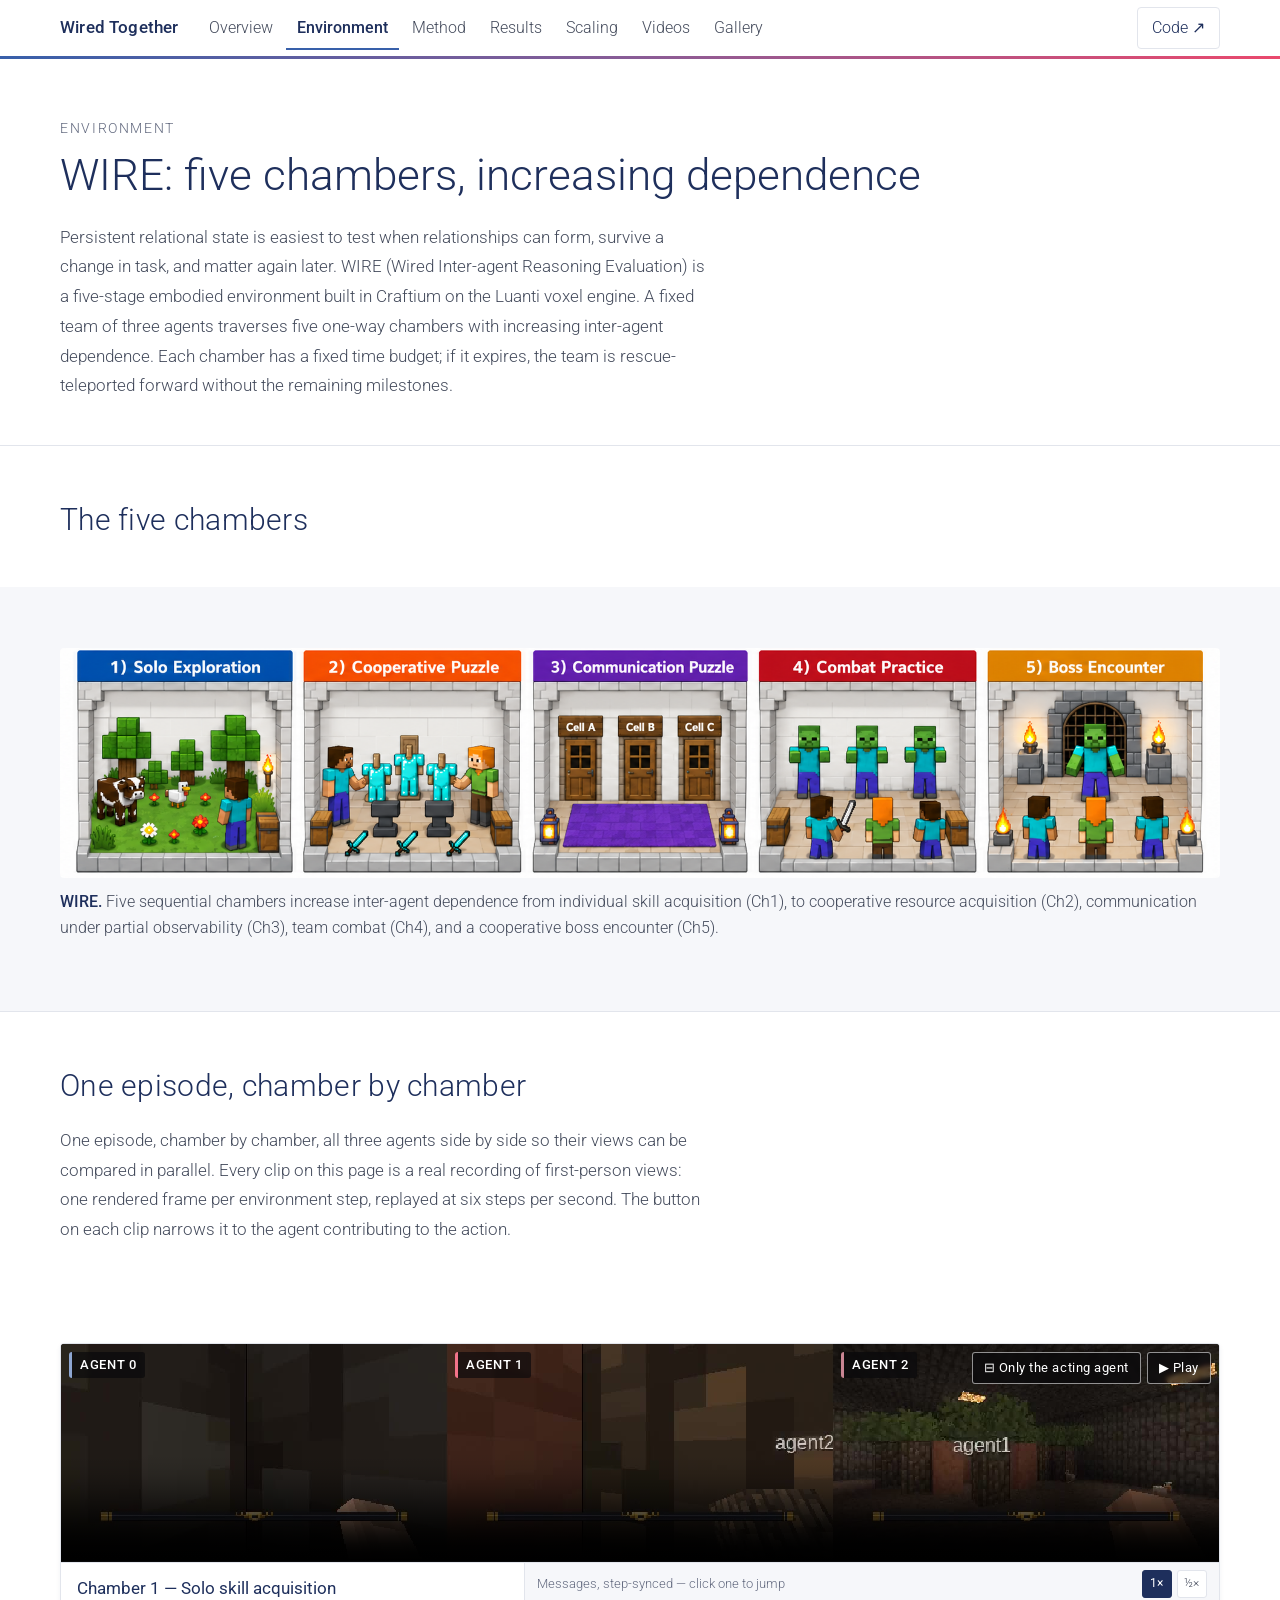
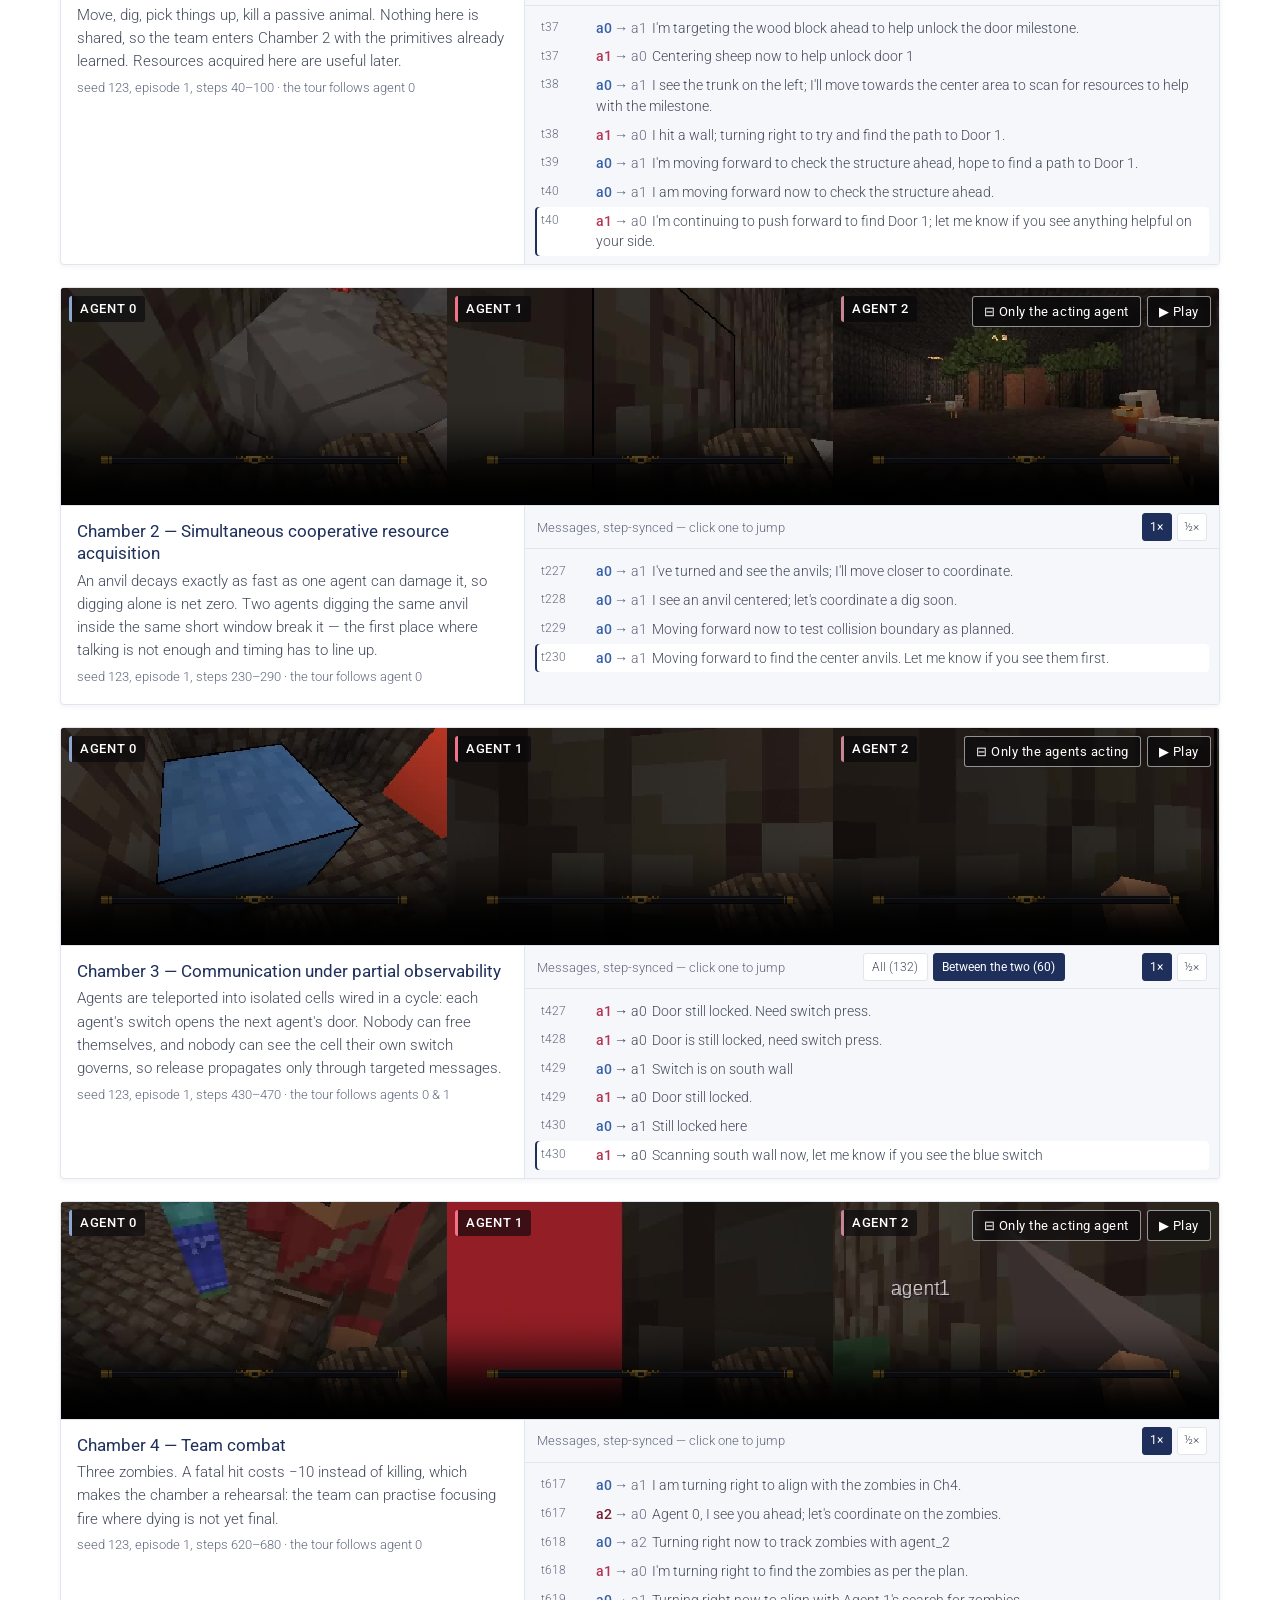
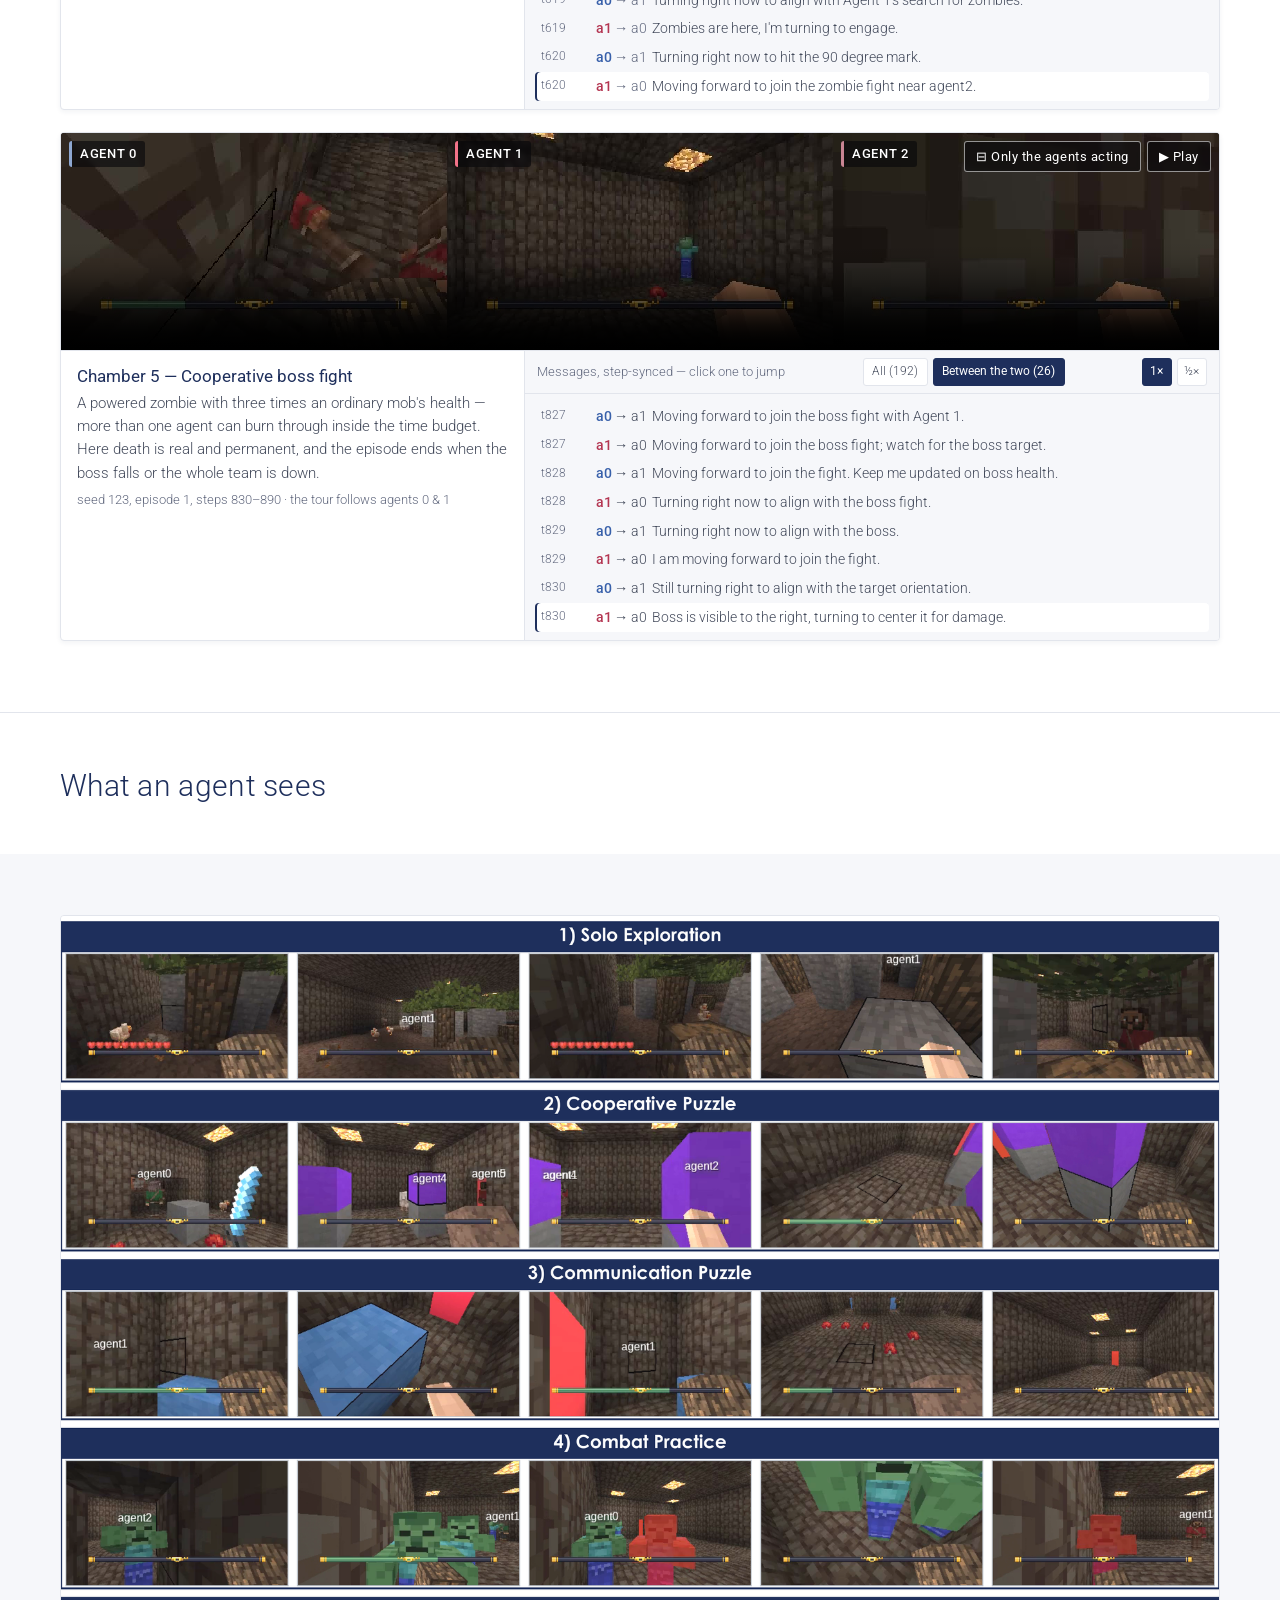
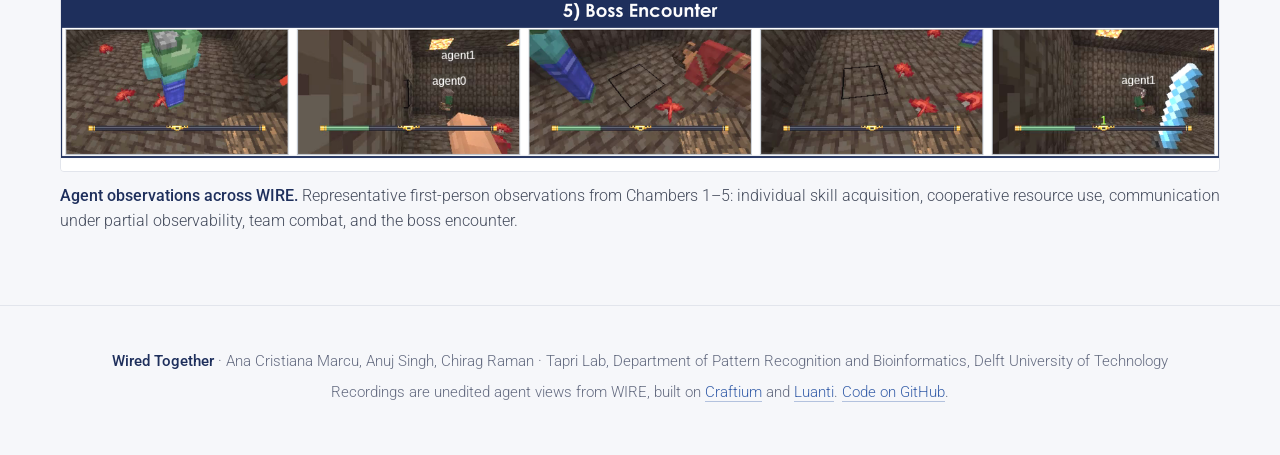
==== commit 06bde070: "Restyle the page and its figures in the Tapri Lab colours The paper figures are re-rendered in the l" ====
--- a/environment.html
+++ b/environment.html
@@ -11,11 +11,11 @@
 <meta property="og:type" content="website">
 <meta property="og:image" content="assets/figures/graph_formation.png">
 <meta name="twitter:card" content="summary_large_image">
-<meta name="theme-color" content="#151617">
-<link rel="icon" href="data:image/svg+xml,<svg xmlns='http://www.w3.org/2000/svg' viewBox='0 0 100 100'><text y='.9em' font-size='90'>🕸️</text></svg>">
+<meta name="theme-color" content="#1e2f5c">
+<link rel="icon" type="image/png" href="assets/figures/logo_tapri.png">
 <link rel="preconnect" href="https://fonts.googleapis.com">
 <link rel="stylesheet" href="https://fonts.googleapis.com/css2?family=Roboto:wght@300;400;500&display=swap">
-<link rel="stylesheet" href="assets/css/style.css?v=20261015a">
+<link rel="stylesheet" href="assets/css/style.css?v=20261015b">
 <!-- /layout:head -->
 </head>
 <body class="subpage">
@@ -159,7 +159,7 @@
     <p>Recordings are unedited agent views from WIRE, built on <a href="https://github.com/mikelma/craftium">Craftium</a> and <a href="https://www.luanti.org/">Luanti</a>. <a href="https://github.com/tapri-lab/wired-together">Code on GitHub</a>.</p>
   </div>
 </footer>
-<script defer src="assets/js/main.js?v=20261015a"></script>
+<script defer src="assets/js/main.js?v=20261015b"></script>
 <!-- /layout:footer -->
 </body>
 </html>
--- a/assets/css/style.css
+++ b/assets/css/style.css
@@ -1,55 +1,57 @@
 /* Wired Together — project page.
    A light, thin-type academic page: full-bleed video hero, a sticky row of
-   section buttons, white centred section headers over a warm-grey canvas,
-   videos in a two-up grid with one line of description each. */
+   section buttons, white centred section headers over a cool-grey canvas,
+   videos in a two-up grid with one line of description each.
+
+   Colours are the Tapri Lab palette, the same as the paper's figures
+   (analysis/palette.py): navy ink for headings, the baseline blue as the one
+   interactive accent, social-plasticity pink and purple only where they mean
+   something, and the blue -> purple -> pink logo gradient once, under the bar.
+   Text colours are darker shades of the figure colours where the figure colour
+   itself would fall below 4.5:1 on the page. */
 
 :root {
-  --bg: #f8f8f8;
+  --bg: #f6f7fa;
   --paper: #ffffff;
-  --ink: #444;
-  --body: #5c5c5c;
-  --faint: #767676;
-  --rule: #e6e6e6;
-  --nav: #3d3d3d;
-  --nav-hover: #4f4f4f;
-  --nav-active: #2a2a2a;
-  --accent: #7a5133;
-  --ok: #3b7a55;      --ok-bg: #e4efe7;
-  --mid: #8a6d1f;     --mid-bg: #f3ecd4;
-  --bad: #a03c3c;     --bad-bg: #f4e1e0;
-  --shadow: 0 2px 5px rgba(0, 0, 0, .06);
+  --ink: #1e2f5c;     /* Tapri INK: headings, strong text */
+  --body: #444b5c;
+  --faint: #646b80;
+  --rule: #e2e5ec;
+  --nav: #1e2f5c;     /* selected chips, the current message */
+  --accent: #3860aa;  /* Tapri BASE blue: links, focus, current page */
+  --link: #3860aa;
+  --brand: linear-gradient(90deg, #3860aa, #8a5c96 50%, #ea496d);
+  --sp: #b43652;      --sp-bg: #ffebed;     /* social plasticity (pink) */
+  --soft: #4d5566;    --soft-bg: #e0e3e7;   /* orchestrator (soft grey) */
+  --ok: #65426e;      --ok-bg: #eee7f0;     /* success: the purple accent, as in the figures */
+  --mid: #2f5293;     --mid-bg: #e1e8f4;    /* partial */
+  --bad: #4d5566;     --bad-bg: #e0e3e7;    /* failure: neutral, as in the figures */
+  --shadow: 0 2px 5px rgba(30, 47, 92, .06);
   --measure: 1200px;
   --nav-h: 56px;
-  --a0: #b3572d;      /* agent name colours in the transcripts */
-  --a1: #2f6f8f;
-  --a2: #5b7f3a;
+  /* agent name colours in the transcripts: the figures' agent hues */
+  --a0: #3860aa; --a1: #b43652; --a2: #752033; --a3: #4a6cac; --a4: #1b325d; --a5: #8b283e;
+  /* agent labels drawn on the (dark) video: the light figure colours */
+  --v0: #8ea7d2; --v1: #f37389; --v2: #c98593; --v3: #b6c6e3; --v4: #6787c1; --v5: #fca1ac;
 }
 
 @media (prefers-color-scheme: dark) {
   :root:not([data-theme="light"]) {
-    --bg: #161718;
-    --paper: #1e2022;
-    --ink: #e4e4e4;
-    --body: #b3b6ba;
-    --faint: #7f858c;
-    --rule: #2c2f33;
-    --nav: #2b2d30;
-    --nav-hover: #3a3d41;
-    --nav-active: #4a4d52;
-    --accent: #d39c72;
-    --ok: #86c9a0;    --ok-bg: #1f2c25;
-    --mid: #d8bb6a;   --mid-bg: #2e2820;
-    --bad: #e29090;   --bad-bg: #2f2020;
+    --bg: #12151d; --paper: #1a1e28; --ink: #e8ebf2; --body: #b8becb; --faint: #8a92a6;
+    --rule: #2a3040; --nav: #3860aa; --accent: #8ea7d2; --link: #8ea7d2;
+    --sp: #f37389; --sp-bg: #3a1f28; --soft: #b8becb; --soft-bg: #262b36;
+    --ok: #cbb0d3; --ok-bg: #2d2433; --mid: #a9bee3; --mid-bg: #1f2a40; --bad: #b8becb; --bad-bg: #262b36;
     --shadow: 0 2px 8px rgba(0, 0, 0, .4);
-    --a0: #e6a07a; --a1: #7fb8d6; --a2: #a3c77e;
+    --a0: #8ea7d2; --a1: #f37389; --a2: #c98593; --a3: #b6c6e3; --a4: #6787c1; --a5: #fca1ac;
   }
 }
 :root[data-theme="dark"] {
-  --bg: #161718; --paper: #1e2022; --ink: #e4e4e4; --body: #b3b6ba; --faint: #7f858c;
-  --rule: #2c2f33; --nav: #2b2d30; --nav-hover: #3a3d41; --nav-active: #4a4d52;
-  --accent: #d39c72; --ok: #86c9a0; --ok-bg: #1f2c25; --mid: #d8bb6a; --mid-bg: #2e2820;
-  --bad: #e29090; --bad-bg: #2f2020; --shadow: 0 2px 8px rgba(0, 0, 0, .4);
-  --a0: #e6a07a; --a1: #7fb8d6; --a2: #a3c77e;
+  --bg: #12151d; --paper: #1a1e28; --ink: #e8ebf2; --body: #b8becb; --faint: #8a92a6;
+  --rule: #2a3040; --nav: #3860aa; --accent: #8ea7d2; --link: #8ea7d2;
+  --sp: #f37389; --sp-bg: #3a1f28; --soft: #b8becb; --soft-bg: #262b36;
+  --ok: #cbb0d3; --ok-bg: #2d2433; --mid: #a9bee3; --mid-bg: #1f2a40; --bad: #b8becb; --bad-bg: #262b36;
+  --shadow: 0 2px 8px rgba(0, 0, 0, .4);
+  --a0: #8ea7d2; --a1: #f37389; --a2: #c98593; --a3: #b6c6e3; --a4: #6787c1; --a5: #fca1ac;
 }
 
 * { box-sizing: border-box; }
@@ -71,8 +73,8 @@
   -webkit-font-smoothing: antialiased;
 }
 
-a { color: inherit; text-decoration: none; border-bottom: 1px dotted rgba(128, 128, 128, .55); transition: border-color .2s; }
-a:hover { border-bottom-color: transparent; }
+a { color: var(--link); text-decoration: none; border-bottom: 1px solid color-mix(in srgb, var(--link) 35%, transparent); transition: border-color .2s; }
+a:hover { border-bottom-color: var(--link); }
 
 h1, h2, h3 { color: var(--ink); line-height: 1.3; margin: 0 0 .6em; }
 h2 { font-size: 2.1em; font-weight: 300; letter-spacing: .01em; }
@@ -89,7 +91,7 @@
 /* ── hero ─────────────────────────────────────────────────────────── */
 #hero {
   position: relative; overflow: hidden; text-align: center; color: #fff;
-  padding: 9.5em 20px 8em; background: #151617;
+  padding: 9.5em 20px 8em; background: #141b30;
 }
 #hero video {
   position: absolute; inset: 0; width: 100%; height: 100%; object-fit: cover;
@@ -97,7 +99,7 @@
 }
 #hero .overlay {
   position: absolute; inset: 0; z-index: 1;
-  background: linear-gradient(180deg, rgba(10, 10, 12, .30), rgba(10, 10, 12, .58));
+  background: linear-gradient(180deg, rgba(14, 22, 46, .34), rgba(12, 18, 38, .66));
 }
 #hero .inner { text-shadow: 0 1px 12px rgba(0, 0, 0, .55); }
 #hero .inner { position: relative; z-index: 2; max-width: 880px; margin: 0 auto; }
@@ -124,7 +126,7 @@
 .actions .button:hover { background: rgba(255, 255, 255, .12); border-color: #fff; }
 
 /* ── top bar: brand, pages, code ─────────────────────────────────── */
-#navbar { position: sticky; top: 0; z-index: 20; background: var(--paper); border-bottom: 1px solid var(--rule); }
+#navbar { position: sticky; top: 0; z-index: 20; background: var(--paper); border-bottom: 3px solid; border-image: var(--brand) 1; }
 #navbar .bar { max-width: var(--measure); margin: 0 auto; padding: 0 20px; min-height: var(--nav-h); display: flex; align-items: center; gap: 20px; }
 #navbar .brand { font-weight: 500; color: var(--ink); border: 0; white-space: nowrap; letter-spacing: .01em; }
 #navbar ul { list-style: none; margin: 0; padding: 0; display: flex; gap: 2px; overflow-x: auto; scrollbar-width: none; flex: 1 1 auto; }
@@ -162,11 +164,11 @@
 details.more > .inner > figure + figure { margin-top: 2em; }
 
 /* Overview: finding cards that lead to their page. */
-.finding .more-link { display: inline-block; margin-top: .9em; font-size: .9em; color: var(--ink); }
+.finding .more-link { display: inline-block; margin-top: .9em; font-size: .9em; color: var(--link); }
 .split { display: grid; grid-template-columns: minmax(0, 3fr) minmax(0, 2fr); gap: 32px; align-items: center; }
 .split > * { min-width: 0; }
 .split h2 { font-size: 1.6em; font-weight: 300; }
-.go { display: inline-block; margin-top: .6em; font-weight: 400; color: var(--ink); }
+.go { display: inline-block; margin-top: .6em; font-weight: 400; color: var(--link); }
 
 /* ── sections ─────────────────────────────────────────────────────── */
 .main { margin: 0; }
@@ -204,13 +206,13 @@
 .viewtags { position: absolute; inset: 0; pointer-events: none; z-index: 2; }
 .viewtags[hidden] { display: none; }
 .viewtags .view { position: absolute; padding: 2px 9px 2px 8px; border-radius: 3px; border-left: 3px solid #fff; font-size: .74em; font-weight: 500; letter-spacing: .05em; text-transform: uppercase; color: #fff; background: rgba(8, 8, 10, .62); backdrop-filter: blur(2px); white-space: nowrap; }
-.viewtags .view.a0 { border-color: var(--a0); }
-.viewtags .view.a1 { border-color: var(--a1); }
-.viewtags .view.a2 { border-color: var(--a2); }
-.viewtags .view.a3 { border-color: #b08ad6; }
-.viewtags .view.a4 { border-color: #d6b34a; }
-.viewtags .view.a5 { border-color: #d67a9a; }
-.msg.a3 .who { color: #9a6fc4; } .msg.a4 .who { color: #a5851f; } .msg.a5 .who { color: #b8567a; }
+.viewtags .view.a0 { border-color: var(--v0); }
+.viewtags .view.a1 { border-color: var(--v1); }
+.viewtags .view.a2 { border-color: var(--v2); }
+.viewtags .view.a3 { border-color: var(--v3); }
+.viewtags .view.a4 { border-color: var(--v4); }
+.viewtags .view.a5 { border-color: var(--v5); }
+.msg.a3 .who { color: var(--a3); } .msg.a4 .who { color: var(--a4); } .msg.a5 .who { color: var(--a5); }
 /* Stop/Play and the all-views switch, top-right of the clip */
 .stagectl { position: absolute; top: 8px; right: 8px; z-index: 3; display: flex; gap: 6px; }
 .vctl, .vall { padding: 3px 11px; border: 1px solid rgba(255, 255, 255, .55); border-radius: 3px; background: rgba(8, 8, 10, .62); color: #fff; font: inherit; font-size: .78em; font-weight: 400; letter-spacing: .04em; cursor: pointer; backdrop-filter: blur(2px); transition: background .15s, border-color .15s; white-space: nowrap; }
@@ -263,8 +265,8 @@
 .badge.mid { background: var(--mid-bg); color: var(--mid); }
 .badge.bad { background: var(--bad-bg); color: var(--bad); }
 .tag { background: var(--bg); color: var(--body); border: 1px solid var(--rule); text-transform: none; font-weight: 400; font-size: .68em; }
-.tag.heb  { background: var(--ok-bg); color: var(--ok); border-color: transparent; }
-.tag.orch { background: var(--mid-bg); color: var(--mid); border-color: transparent; }
+.tag.heb  { background: var(--sp-bg); color: var(--sp); border-color: transparent; }
+.tag.orch { background: var(--soft-bg); color: var(--soft); border-color: transparent; }
 .count { background: transparent; color: var(--faint); font-weight: 300; }
 
 .armhead { margin: 2.4em 0 .8em; font-size: 1.25em; font-weight: 300; display: flex; flex-wrap: wrap; gap: 10px; align-items: baseline; }
@@ -325,7 +327,7 @@
 .tables h4 { margin: 0 0 .5em; font-weight: 400; color: var(--ink); font-size: .95em; letter-spacing: .04em; }
 
 /* ── misc ─────────────────────────────────────────────────────────── */
-.callout { background: var(--paper); border-left: 3px solid var(--nav); padding: 1em 1.3em; margin: 1.6em 0; font-size: .95em; }
+.callout { background: var(--paper); border-left: 3px solid var(--accent); padding: 1em 1.3em; margin: 1.6em 0; font-size: .95em; }
 pre { background: var(--paper); border: 1px solid var(--rule); border-radius: 4px; padding: 1em 1.2em; overflow-x: auto; font-size: .82em; line-height: 1.5; }
 code { font-family: ui-monospace, Menlo, Consolas, monospace; font-size: .9em; }
 hr { border: 0; border-top: 1px solid var(--rule); margin: 2.4em 0; }
@@ -360,5 +362,5 @@
 }
 
 /* Code button target: brief highlight of the repository row */
-@keyframes rowflash { from { background: color-mix(in srgb, var(--accent, #d9822b) 22%, transparent); } to { background: transparent; } }
+@keyframes rowflash { from { background: color-mix(in srgb, var(--accent) 22%, transparent); } to { background: transparent; } }
 .downloads tr.code-row.flash td { animation: rowflash 2.2s ease-out; }
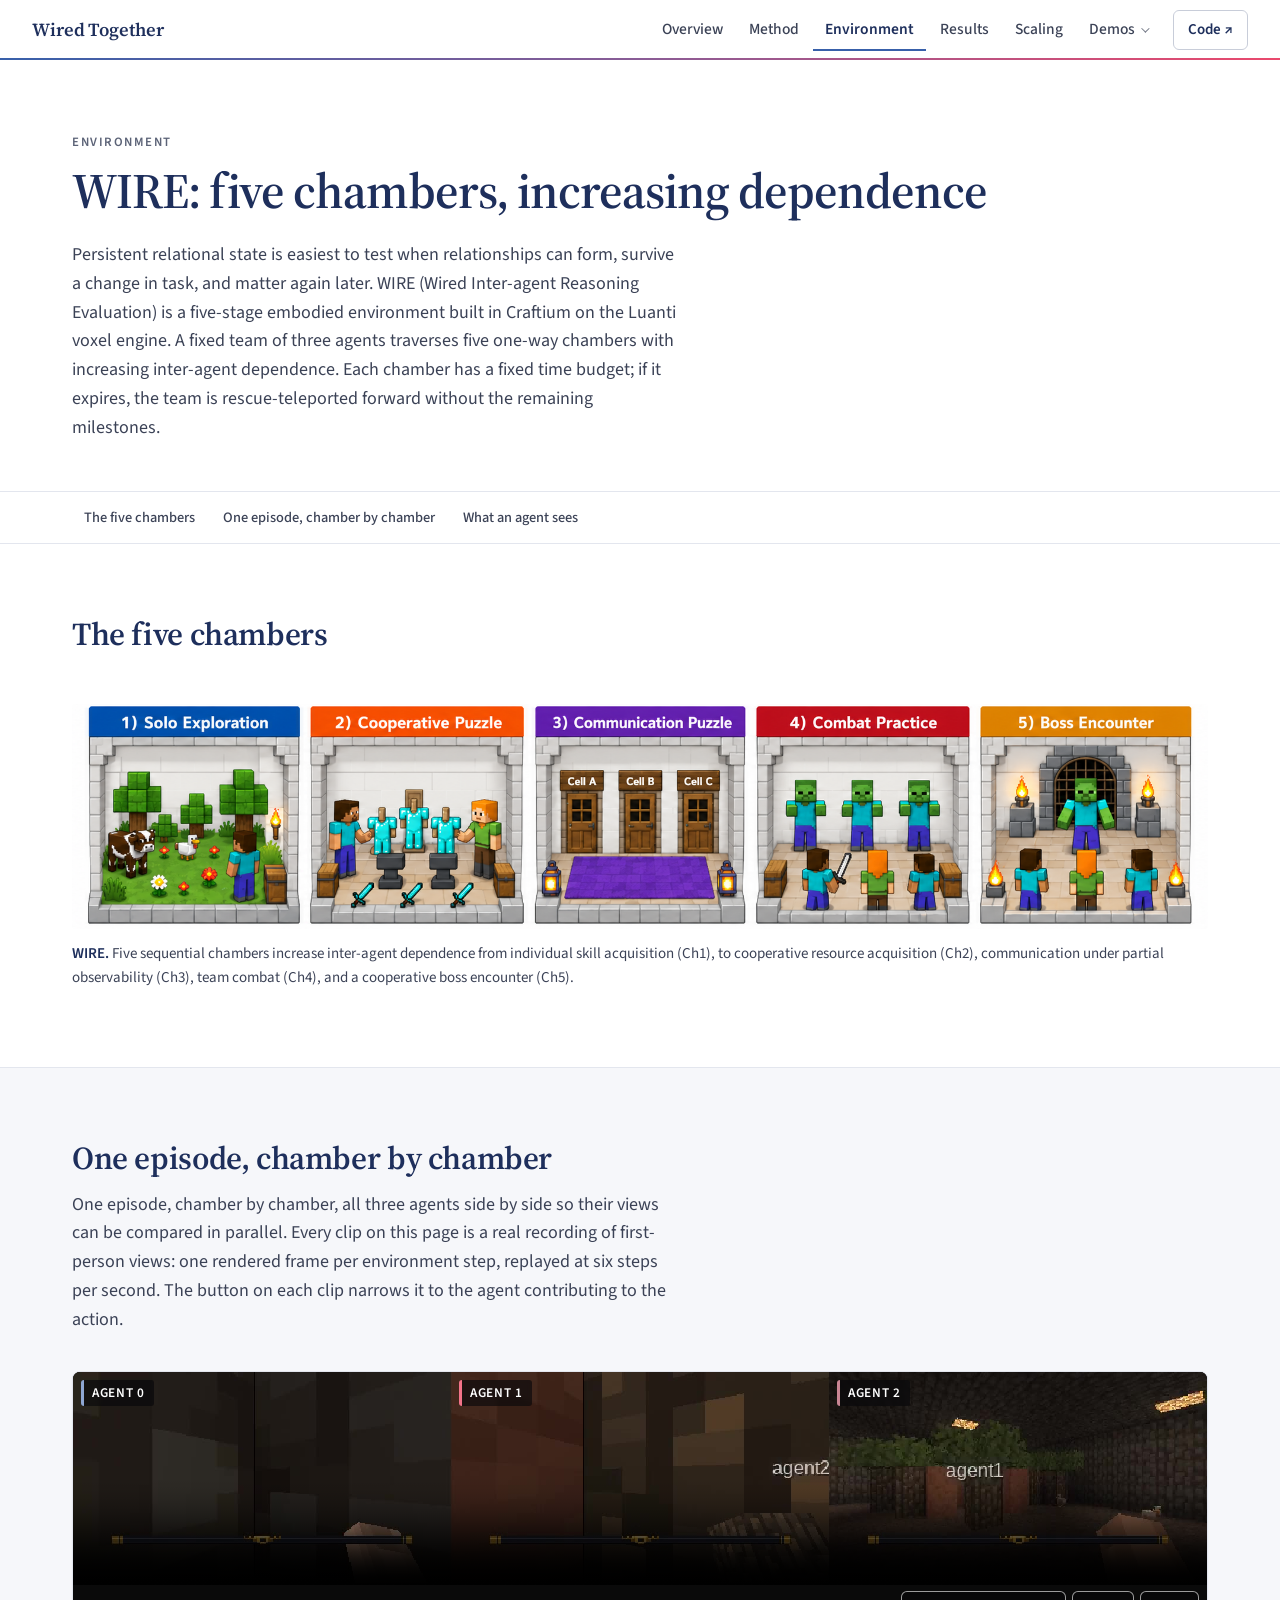
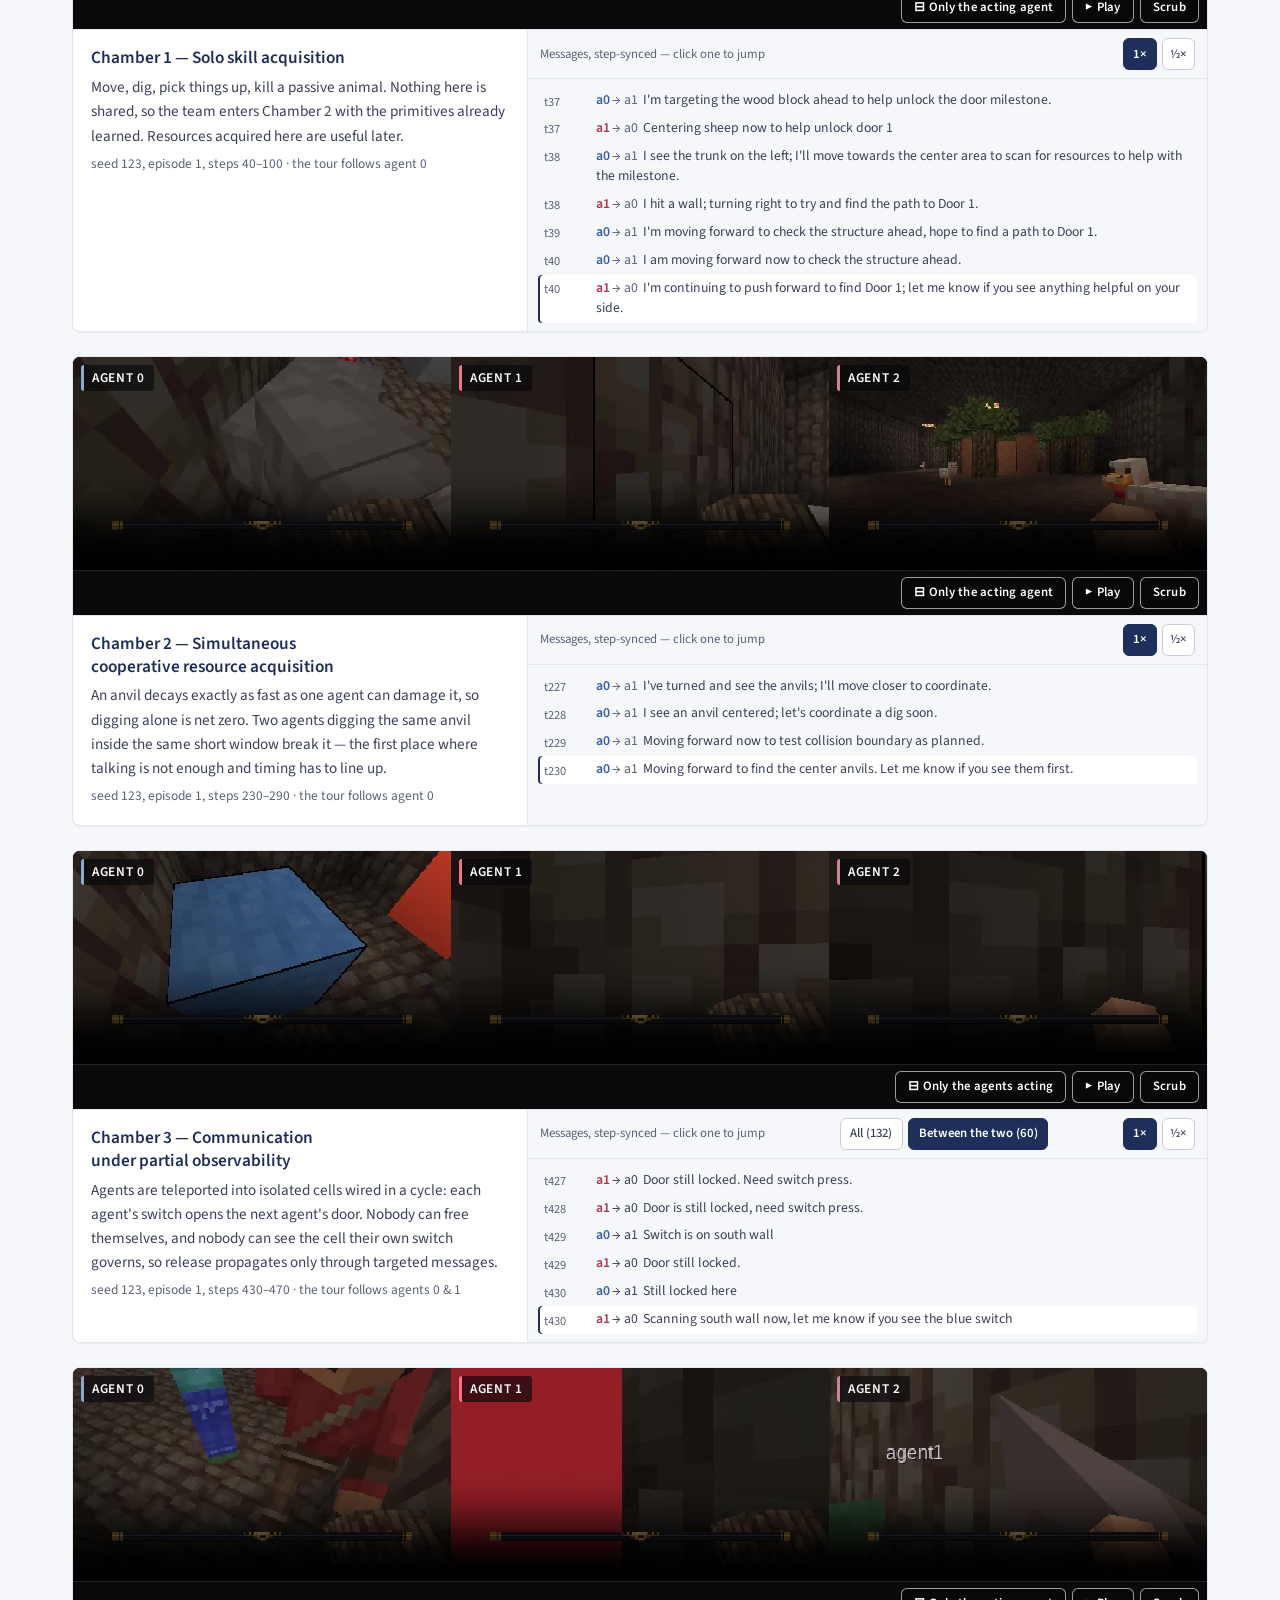
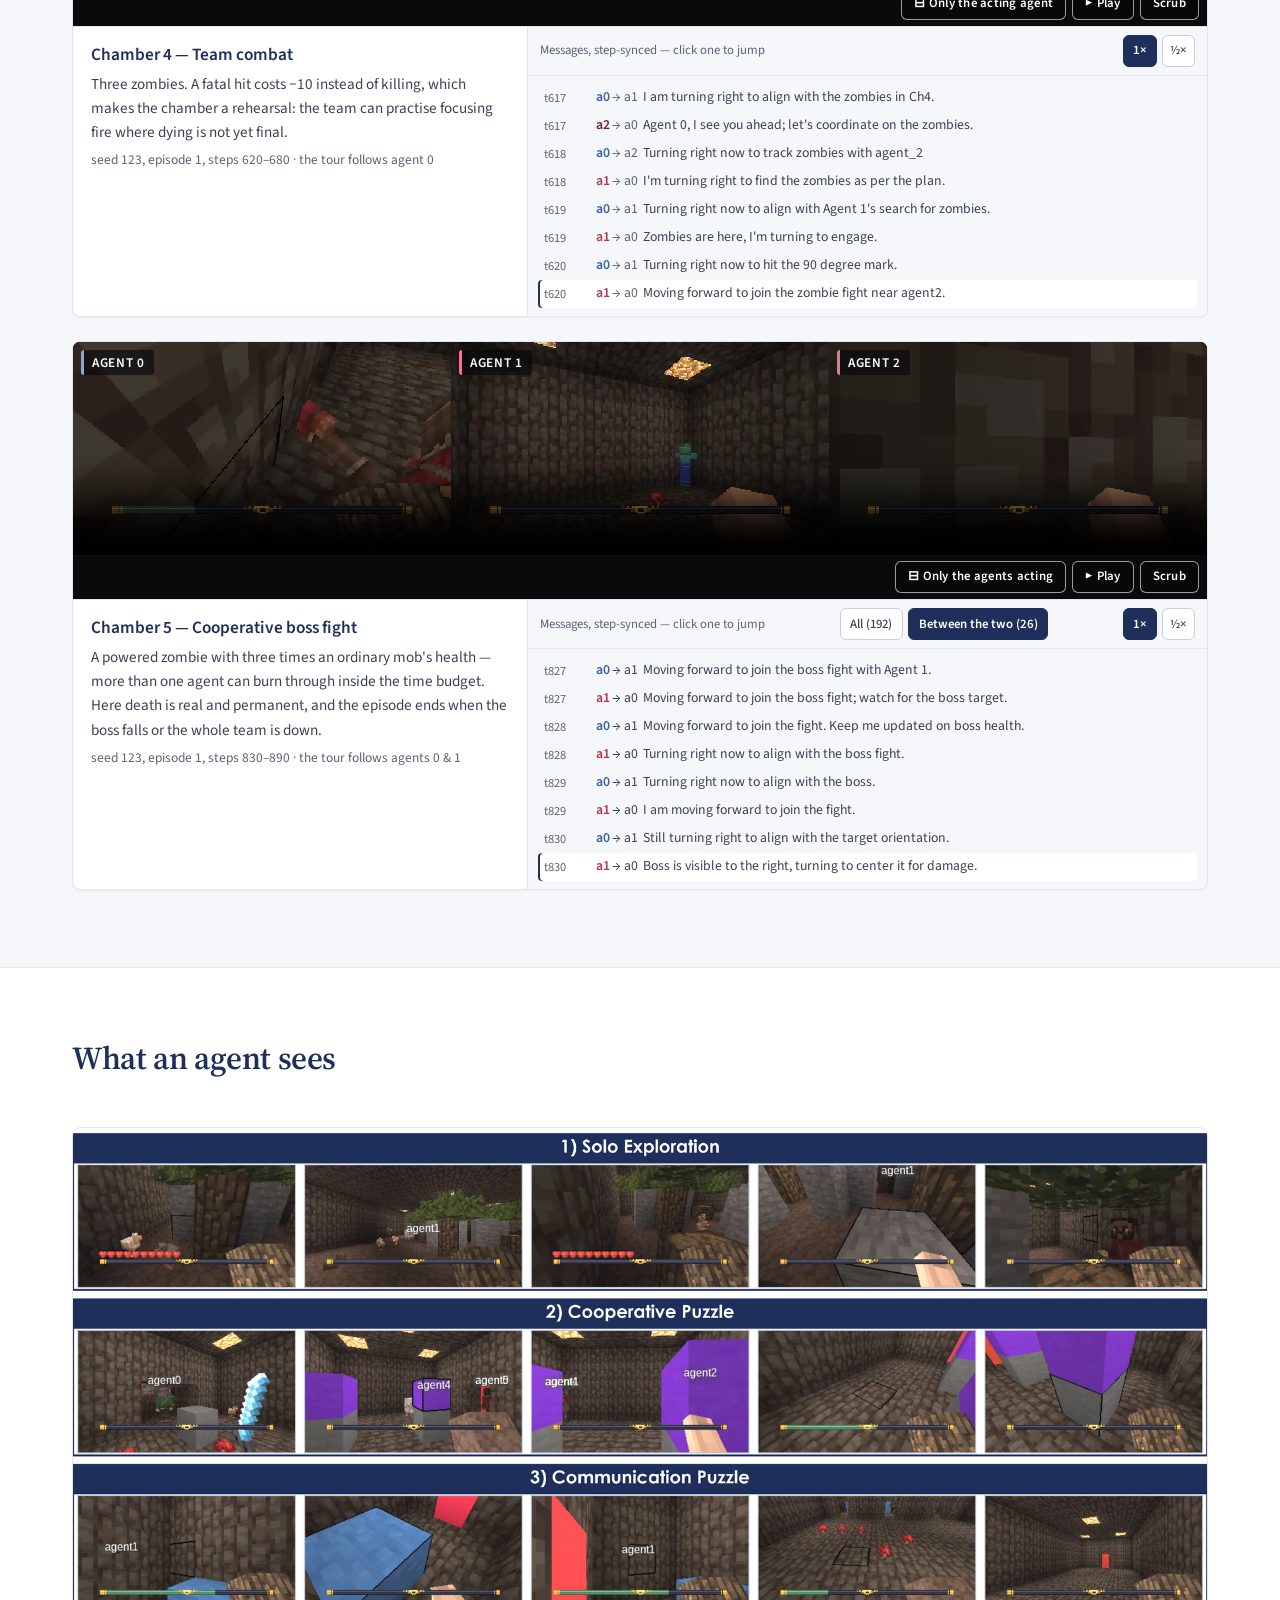
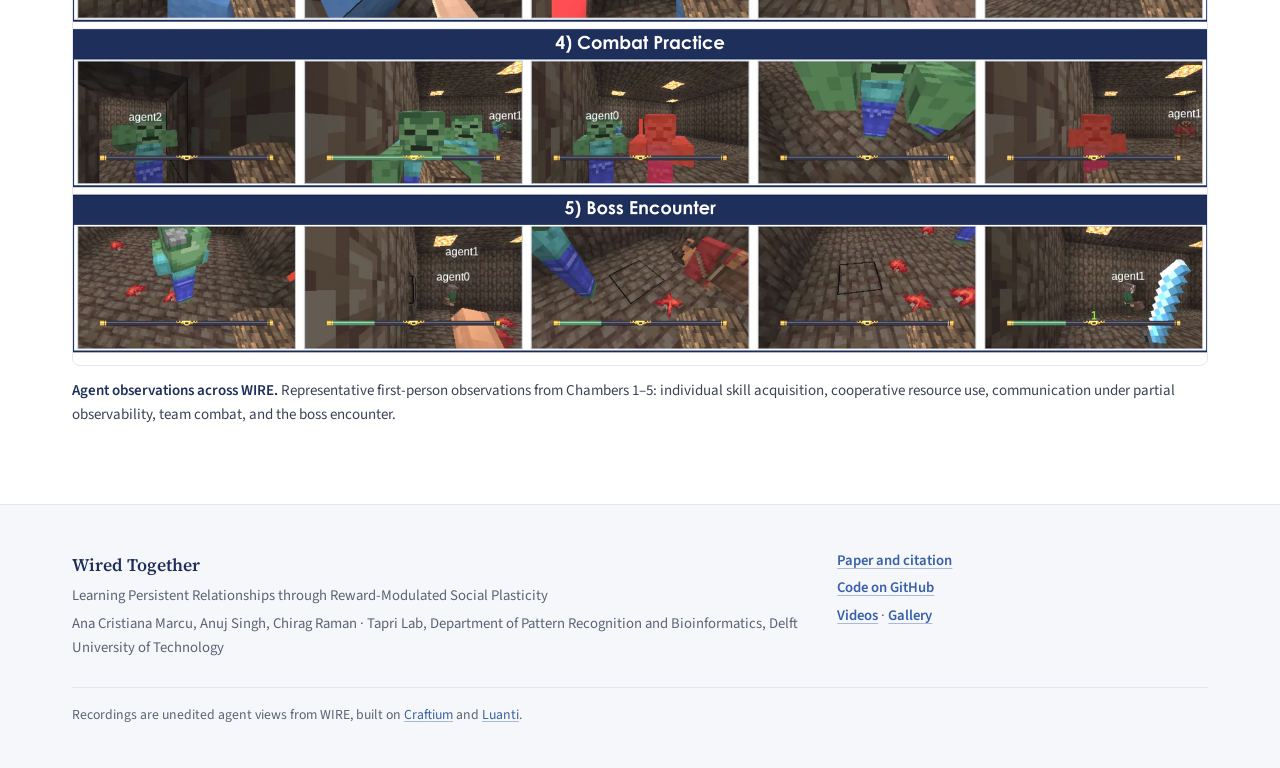
==== commit 52653f73: "Redesign the page as an editorial research narrative The overview now reads hero, central idea, key " ====
--- a/environment.html
+++ b/environment.html
@@ -6,16 +6,26 @@
 <meta name="viewport" content="width=device-width, initial-scale=1">
 <title>WIRE environment — Wired Together</title>
 <meta name="description" content="WIRE: five embodied chambers with increasing coordination demand, with first-person recordings of every chamber.">
+<link rel="canonical" href="https://anacmarcu.github.io/wired-together-page/environment.html">
 <meta property="og:title" content="Wired Together: Learning Persistent Relationships through Reward-Modulated Social Plasticity">
 <meta property="og:description" content="WIRE: five embodied chambers with increasing coordination demand, with first-person recordings of every chamber.">
 <meta property="og:type" content="website">
-<meta property="og:image" content="assets/figures/graph_formation.png">
+<meta property="og:url" content="https://anacmarcu.github.io/wired-together-page/environment.html">
+<meta property="og:image" content="https://anacmarcu.github.io/wired-together-page/assets/figures/graph_formation.png">
+<meta property="og:image:width" content="1800">
+<meta property="og:image:height" content="895">
+<meta property="og:image:alt" content="Learning and using persistent social relationships: social signals define co-firing, reward-modulated plasticity updates directed bonds, and the social graph shapes behaviour.">
 <meta name="twitter:card" content="summary_large_image">
+<meta name="twitter:title" content="Wired Together: Learning Persistent Relationships through Reward-Modulated Social Plasticity">
+<meta name="twitter:description" content="WIRE: five embodied chambers with increasing coordination demand, with first-person recordings of every chamber.">
+<meta name="twitter:image" content="https://anacmarcu.github.io/wired-together-page/assets/figures/graph_formation.png">
 <meta name="theme-color" content="#1e2f5c">
 <link rel="icon" type="image/png" href="assets/figures/logo_tapri.png">
+<script>document.documentElement.classList.add("js");</script>
 <link rel="preconnect" href="https://fonts.googleapis.com">
-<link rel="stylesheet" href="https://fonts.googleapis.com/css2?family=Roboto:wght@300;400;500&display=swap">
-<link rel="stylesheet" href="assets/css/style.css?v=20261015b">
+<link rel="preconnect" href="https://fonts.gstatic.com" crossorigin>
+<link rel="stylesheet" href="https://fonts.googleapis.com/css2?family=Source+Sans+3:ital,wght@0,400;0,500;0,600;0,700;1,400&family=Source+Serif+4:ital,opsz,wght@0,8..60,400;0,8..60,500;0,8..60,600;1,8..60,400&display=swap">
+<link rel="stylesheet" href="assets/css/style.css?v=20261016a">
 <!-- /layout:head -->
 </head>
 <body class="subpage">
@@ -24,16 +34,24 @@
 <nav id="navbar" aria-label="Main">
   <div class="bar">
     <a class="brand" href="index.html">Wired Together</a>
-    <ul>
-      <li><a href="index.html">Overview</a></li>
-      <li><a href="environment.html" aria-current="page">Environment</a></li>
-      <li><a href="method.html">Method</a></li>
-      <li><a href="results.html">Results</a></li>
-      <li><a href="scaling.html">Scaling</a></li>
-      <li><a href="videos.html">Videos</a></li>
-      <li><a href="gallery.html">Gallery</a></li>
-    </ul>
-    <a class="ext" href="https://github.com/tapri-lab/wired-together">Code<span aria-hidden="true"> ↗</span></a>
+    <button class="menu-btn" type="button" aria-expanded="false" aria-controls="nav-menu" hidden><span class="burger" aria-hidden="true"></span>Menu</button>
+    <div class="menu" id="nav-menu">
+      <ul class="pages">
+        <li><a href="index.html">Overview</a></li>
+        <li><a href="method.html">Method</a></li>
+        <li><a href="environment.html" aria-current="page">Environment</a></li>
+        <li><a href="results.html">Results</a></li>
+        <li><a href="scaling.html">Scaling</a></li>
+        <li class="group">
+          <a class="group-link" href="videos.html">Demos<span class="caret" aria-hidden="true"></span></a>
+          <ul class="sub" aria-label="Demos">
+            <li><a href="videos.html">Videos<span class="blurb">Curated moments, condition by condition</span></a></li>
+            <li><a href="gallery.html">Gallery<span class="blurb">Every mined success and failure</span></a></li>
+          </ul>
+        </li>
+      </ul>
+      <a class="ext" href="https://github.com/tapri-lab/wired-together">Code<span aria-hidden="true"> ↗</span></a>
+    </div>
   </div>
 </nav>
 <!-- /layout:nav -->
@@ -46,6 +64,7 @@
     <p class="lede">Persistent relational state is easiest to test when relationships can form, survive a change in task, and matter again later. WIRE (Wired Inter-agent Reasoning Evaluation) is a five-stage embodied environment built in Craftium on the Luanti voxel engine. A fixed team of three agents traverses five one-way chambers with increasing inter-agent dependence. Each chamber has a fixed time budget; if it expires, the team is rescue-teleported forward without the remaining milestones.</p>
   </div>
 </header>
+<nav class="subnav" aria-label="On this page"><ul><li><a href="#chambers">The five chambers</a></li><li><a href="#tour">One episode, chamber by chamber</a></li><li><a href="#views">What an agent sees</a></li></ul></nav>
 
 <section class="main" id="chambers" aria-labelledby="chambers-h">
   <header>
@@ -72,7 +91,7 @@
   </header>
   <div class="content">
     <div class="container">
-      <div class="grid videos" id="tour">
+      <div class="grid videos" id="tour-clips">
         <figure class="card" data-clip="tour_ch1" data-t0="40" data-fps="6" data-family="zs" data-pair-video="assets/videos/tour_ch1.mp4" data-pair-poster="assets/videos/tour_ch1.jpg" data-all-n="3" data-pair-n="1">
           <div class="stage" data-stage><video src="assets/videos/tour_ch1_all.mp4" poster="assets/videos/tour_ch1_all.jpg" muted loop playsinline preload="none"></video><div class="viewtags pair" aria-hidden="true" hidden><span class="view a0" style="left:calc(0.000% + 8px);top:calc(0.000% + 8px)">agent 0</span></div><div class="viewtags all" aria-hidden="true"><span class="view a0" style="left:calc(0.000% + 8px);top:calc(0.000% + 8px)">agent 0</span><span class="view a1" style="left:calc(33.333% + 8px);top:calc(0.000% + 8px)">agent 1</span><span class="view a2" style="left:calc(66.667% + 8px);top:calc(0.000% + 8px)">agent 2</span></div></div><!-- /stage -->
           <div class="body">
@@ -154,12 +173,23 @@
 
 <!-- layout:footer -->
 <footer id="footer">
+  <div class="container foot">
+    <div class="foot-id">
+      <p class="foot-title">Wired Together</p>
+      <p>Learning Persistent Relationships through Reward-Modulated Social Plasticity</p>
+      <p>Ana Cristiana Marcu, Anuj Singh, Chirag Raman · Tapri Lab, Department of Pattern Recognition and Bioinformatics, Delft University of Technology</p>
+    </div>
+    <ul class="foot-links">
+      <li><a href="index.html#paper">Paper and citation</a></li>
+      <li><a href="https://github.com/tapri-lab/wired-together">Code on GitHub</a></li>
+      <li><a href="videos.html">Videos</a> · <a href="gallery.html">Gallery</a></li>
+    </ul>
+  </div>
   <div class="container">
-    <p><strong>Wired Together</strong> · Ana Cristiana Marcu, Anuj Singh, Chirag Raman · Tapri Lab, Department of Pattern Recognition and Bioinformatics, Delft University of Technology</p>
-    <p>Recordings are unedited agent views from WIRE, built on <a href="https://github.com/mikelma/craftium">Craftium</a> and <a href="https://www.luanti.org/">Luanti</a>. <a href="https://github.com/tapri-lab/wired-together">Code on GitHub</a>.</p>
+    <p class="credits">Recordings are unedited agent views from WIRE, built on <a href="https://github.com/mikelma/craftium">Craftium</a> and <a href="https://www.luanti.org/">Luanti</a>.</p>
   </div>
 </footer>
-<script defer src="assets/js/main.js?v=20261015b"></script>
+<script defer src="assets/js/main.js?v=20261016a"></script>
 <!-- /layout:footer -->
 </body>
 </html>
--- a/assets/css/style.css
+++ b/assets/css/style.css
@@ -1,34 +1,67 @@
 /* Wired Together — project page.
-   A light, thin-type academic page: full-bleed video hero, a sticky row of
-   section buttons, white centred section headers over a cool-grey canvas,
-   videos in a two-up grid with one line of description each.
+
+   An editorial academic page: a serif for titles and the abstract, a sans for
+   everything else, white and off-white bands, one dark band for the team
+   video, figures framed on white so the paper's own PNGs read as they print.
 
    Colours are the Tapri Lab palette, the same as the paper's figures
    (analysis/palette.py): navy ink for headings, the baseline blue as the one
-   interactive accent, social-plasticity pink and purple only where they mean
-   something, and the blue -> purple -> pink logo gradient once, under the bar.
-   Text colours are darker shades of the figure colours where the figure colour
-   itself would fall below 4.5:1 on the page. */
-
+   interactive accent, social-plasticity pink only where a mark or a number is
+   about social plasticity, purple for interpretation and success. Chart marks
+   use the figures' own method colours (--c-*); text that would fall below
+   4.5:1 in a figure colour uses a darker shade of it instead (--sp-text).
+
+   Sections:  tokens · base · top bar · page structure · hero · steps ·
+   figures · findings + charts · WIRE strip · team band · paper · subpages ·
+   video cards · transcripts · controls · equations · tables · lightbox ·
+   footer · responsive · motion */
+
+/* ── tokens ───────────────────────────────────────────────────────── */
 :root {
-  --bg: #f6f7fa;
+  /* brand */
+  --navy: #1e2f5c; --blue: #3860aa; --purple: #8a5c96; --pink: #b43652; --offwhite: #f6f7fa;
+  --brand: linear-gradient(90deg, #3860aa, #8a5c96 50%, #ea496d);
+
+  /* surfaces and text */
+  --bg: #ffffff;
+  --tint: #f6f7fa;
   --paper: #ffffff;
-  --ink: #1e2f5c;     /* Tapri INK: headings, strong text */
-  --body: #444b5c;
-  --faint: #646b80;
-  --rule: #e2e5ec;
-  --nav: #1e2f5c;     /* selected chips, the current message */
-  --accent: #3860aa;  /* Tapri BASE blue: links, focus, current page */
+  --ink: #1e2f5c;
+  --body: #3b4256;
+  --faint: #5c6377;
+  --rule: #e3e6ee;
+  --rule-strong: #c8cdd9;
+  --accent: #3860aa;
   --link: #3860aa;
-  --brand: linear-gradient(90deg, #3860aa, #8a5c96 50%, #ea496d);
-  --sp: #b43652;      --sp-bg: #ffebed;     /* social plasticity (pink) */
-  --soft: #4d5566;    --soft-bg: #e0e3e7;   /* orchestrator (soft grey) */
-  --ok: #65426e;      --ok-bg: #eee7f0;     /* success: the purple accent, as in the figures */
-  --mid: #2f5293;     --mid-bg: #e1e8f4;    /* partial */
-  --bad: #4d5566;     --bad-bg: #e0e3e7;    /* failure: neutral, as in the figures */
-  --shadow: 0 2px 5px rgba(30, 47, 92, .06);
+  --nav: #1e2f5c;
+  --sp-text: #b43652;  --sp-bg: #fcebee;  /* social plasticity: text and tint */
+  --soft: #4d5566;     --soft-bg: #e6e8ec; /* orchestrator */
+  --ok: #65426e;       --ok-bg: #f1eaf3;   /* success: the purple accent, as in the figures */
+  --mid: #2f5293;      --mid-bg: #e4ebf6;  /* partial */
+  --bad: #4d5566;      --bad-bg: #e6e8ec;  /* failure: neutral, as in the figures */
+  --interp: #65426e;                       /* interpretation labels */
+
+  /* chart marks: the figures' method colours (validated: CVD ΔE 12.7) */
+  --c-base: #3860aa; --c-sp: #ea496d; --c-soft: #9aa3b2; --c-hard: #1e2f5c; --c-link: #b9bfcc;
+  --c-grid: #edf0f5;
+
+  /* the team band */
+  --dark-bg: #0f172c; --dark-ink: #f3f5fa; --dark-body: #c4cbdb; --dark-faint: #97a1b8; --dark-rule: #26314d;
+
+  /* type */
+  --serif: "Source Serif 4", "Iowan Old Style", "Palatino Linotype", Georgia, serif;
+  --sans: "Source Sans 3", -apple-system, BlinkMacSystemFont, "Segoe UI", Roboto, Helvetica, Arial, sans-serif;
+  --mono: ui-monospace, "SFMono-Regular", Menlo, Consolas, monospace;
+
+  /* layout */
   --measure: 1200px;
-  --nav-h: 56px;
+  --wide: 1320px;
+  --read: 68ch;
+  --gutter: clamp(16px, 4vw, 32px);
+  --nav-h: 60px;
+  --radius: 8px;
+  --shadow: 0 1px 2px rgba(30, 47, 92, .06);
+
   /* agent name colours in the transcripts: the figures' agent hues */
   --a0: #3860aa; --a1: #b43652; --a2: #752033; --a3: #4a6cac; --a4: #1b325d; --a5: #8b283e;
   /* agent labels drawn on the (dark) video: the light figure colours */
@@ -37,330 +70,688 @@
 
 @media (prefers-color-scheme: dark) {
   :root:not([data-theme="light"]) {
-    --bg: #12151d; --paper: #1a1e28; --ink: #e8ebf2; --body: #b8becb; --faint: #8a92a6;
-    --rule: #2a3040; --nav: #3860aa; --accent: #8ea7d2; --link: #8ea7d2;
-    --sp: #f37389; --sp-bg: #3a1f28; --soft: #b8becb; --soft-bg: #262b36;
-    --ok: #cbb0d3; --ok-bg: #2d2433; --mid: #a9bee3; --mid-bg: #1f2a40; --bad: #b8becb; --bad-bg: #262b36;
-    --shadow: 0 2px 8px rgba(0, 0, 0, .4);
+    --bg: #12151d; --tint: #161a24; --paper: #1b1f2a; --ink: #edf0f6; --body: #c3c9d6; --faint: #9aa2b5;
+    --rule: #2a3040; --rule-strong: #3a4256; --nav: #3860aa; --accent: #9db4dc; --link: #9db4dc;
+    --sp-text: #f58aa0; --sp-bg: #3a1f28; --soft: #c3c9d6; --soft-bg: #262b36;
+    --ok: #cfb5d7; --ok-bg: #2d2433; --mid: #a9bee3; --mid-bg: #1f2a40; --bad: #c3c9d6; --bad-bg: #262b36;
+    --interp: #cfb5d7;
+    --c-base: #5e86d6; --c-sp: #ea496d; --c-soft: #7d8699; --c-hard: #c9d2e6; --c-link: #4a5368; --c-grid: #252b38;
+    --dark-bg: #0b1122;
+    --shadow: 0 1px 3px rgba(0, 0, 0, .4);
     --a0: #8ea7d2; --a1: #f37389; --a2: #c98593; --a3: #b6c6e3; --a4: #6787c1; --a5: #fca1ac;
   }
 }
 :root[data-theme="dark"] {
-  --bg: #12151d; --paper: #1a1e28; --ink: #e8ebf2; --body: #b8becb; --faint: #8a92a6;
-  --rule: #2a3040; --nav: #3860aa; --accent: #8ea7d2; --link: #8ea7d2;
-  --sp: #f37389; --sp-bg: #3a1f28; --soft: #b8becb; --soft-bg: #262b36;
-  --ok: #cbb0d3; --ok-bg: #2d2433; --mid: #a9bee3; --mid-bg: #1f2a40; --bad: #b8becb; --bad-bg: #262b36;
-  --shadow: 0 2px 8px rgba(0, 0, 0, .4);
+  --bg: #12151d; --tint: #161a24; --paper: #1b1f2a; --ink: #edf0f6; --body: #c3c9d6; --faint: #9aa2b5;
+  --rule: #2a3040; --rule-strong: #3a4256; --nav: #3860aa; --accent: #9db4dc; --link: #9db4dc;
+  --sp-text: #f58aa0; --sp-bg: #3a1f28; --soft: #c3c9d6; --soft-bg: #262b36;
+  --ok: #cfb5d7; --ok-bg: #2d2433; --mid: #a9bee3; --mid-bg: #1f2a40; --bad: #c3c9d6; --bad-bg: #262b36;
+  --interp: #cfb5d7;
+  --c-base: #5e86d6; --c-sp: #ea496d; --c-soft: #7d8699; --c-hard: #c9d2e6; --c-link: #4a5368; --c-grid: #252b38;
+  --dark-bg: #0b1122;
+  --shadow: 0 1px 3px rgba(0, 0, 0, .4);
   --a0: #8ea7d2; --a1: #f37389; --a2: #c98593; --a3: #b6c6e3; --a4: #6787c1; --a5: #fca1ac;
 }
 
-* { box-sizing: border-box; }
+/* ── base ─────────────────────────────────────────────────────────── */
+*, *::before, *::after { box-sizing: border-box; }
 /* Grid and flex items may shrink below their content's intrinsic width: a
    table or equation inside a scrolling wrapper must not widen the page. */
-.tables > *, .cols > *, .row > *, .grid > *, .findings > *, .chat-head > *, .controls > * { min-width: 0; }
+.tables > *, .cols > *, .row > *, .grid > *, .findings > *, .chat-head > *, .controls > *,
+.hero-grid > *, .result > *, .paper-grid > *, .chart-pair > *, .steps > *, .org-facts > *,
+.pathways > *, .effects > *, .wire-more > *, .foot > * { min-width: 0; }
 .tablewrap, .eqbox, pre { min-width: 0; max-width: 100%; }
-html { scroll-behavior: smooth; scroll-padding-top: calc(var(--nav-h) + 12px); }
-
-html, body { overflow-x: hidden; }
+html { scroll-behavior: smooth; scroll-padding-top: calc(var(--nav-h) + 16px); -webkit-text-size-adjust: 100%; }
+html, body { overflow-x: clip; }
 body {
   margin: 0;
   background: var(--bg);
   color: var(--body);
-  font-family: "Roboto", -apple-system, BlinkMacSystemFont, "Segoe UI", Helvetica, Arial, sans-serif;
-  font-weight: 300;
-  font-size: 17px;
-  line-height: 1.75;
+  font-family: var(--sans);
+  font-weight: 400;
+  font-size: 1.0625rem;
+  line-height: 1.65;
   -webkit-font-smoothing: antialiased;
-}
-
-a { color: var(--link); text-decoration: none; border-bottom: 1px solid color-mix(in srgb, var(--link) 35%, transparent); transition: border-color .2s; }
-a:hover { border-bottom-color: var(--link); }
-
-h1, h2, h3 { color: var(--ink); line-height: 1.3; margin: 0 0 .6em; }
-h2 { font-size: 2.1em; font-weight: 300; letter-spacing: .01em; }
-h3 { font-size: 1.15em; font-weight: 400; }
-p { margin: 0 0 1.1em; }
-strong { font-weight: 500; color: var(--ink); }
+  text-rendering: optimizeLegibility;
+}
+body.subpage { --sub-h: 52px; scroll-padding-top: calc(var(--nav-h) + var(--sub-h) + 16px); }
+img, video { max-width: 100%; }
+
+a { color: var(--link); text-decoration: underline; text-decoration-thickness: 1px; text-underline-offset: .18em; text-decoration-color: color-mix(in srgb, var(--link) 40%, transparent); transition: text-decoration-color .15s, color .15s; }
+a:hover { text-decoration-color: currentColor; }
+
+h1, h2, h3, h4 { color: var(--ink); margin: 0 0 .5em; }
+h1, h2 { font-family: var(--serif); font-weight: 600; letter-spacing: -.012em; line-height: 1.15; }
+h1, h2, h3, .finding-line, .hero-lead { text-wrap: balance; }
+h2 { font-size: clamp(1.7rem, 1.25rem + 1.5vw, 2.25rem); }
+h3 { font-size: 1.15rem; font-weight: 600; line-height: 1.35; }
+h4 { font-size: 1rem; font-weight: 600; }
+p { margin: 0 0 1em; }
+strong { font-weight: 600; color: var(--ink); }
 em { font-style: italic; }
-
-.container { max-width: var(--measure); margin: 0 auto; padding: 0 20px; }
-.lede { max-width: 72ch; margin-left: auto; margin-right: auto; }
-.note { color: var(--faint); font-size: .92em; max-width: 78ch; }
-.m { font-family: "Iowan Old Style", "Palatino Linotype", Palatino, Georgia, serif; font-style: italic; }
-
-/* ── hero ─────────────────────────────────────────────────────────── */
-#hero {
-  position: relative; overflow: hidden; text-align: center; color: #fff;
-  padding: 9.5em 20px 8em; background: #141b30;
-}
-#hero video {
-  position: absolute; inset: 0; width: 100%; height: 100%; object-fit: cover;
-  z-index: 0;
-}
-#hero .overlay {
-  position: absolute; inset: 0; z-index: 1;
-  background: linear-gradient(180deg, rgba(14, 22, 46, .34), rgba(12, 18, 38, .66));
-}
-#hero .inner { text-shadow: 0 1px 12px rgba(0, 0, 0, .55); }
-#hero .inner { position: relative; z-index: 2; max-width: 880px; margin: 0 auto; }
-#hero .kicker {
-  margin: 0 0 1.4em; font-size: .82em; font-weight: 300; letter-spacing: .18em;
-  text-transform: uppercase; color: rgba(255, 255, 255, .72);
-}
-#hero h1 { color: #fff; font-size: clamp(2.6em, 6.5vw, 4.2em); font-weight: 300; letter-spacing: .02em; margin: 0 0 .15em; }
-#hero .sub { font-size: clamp(1.05em, 2.4vw, 1.35em); font-weight: 300; line-height: 1.5; margin: 0 auto 1.4em; max-width: 30em; color: rgba(255, 255, 255, .92); }
-#hero .byline { font-size: .95em; font-weight: 300; color: rgba(255, 255, 255, .8); margin: 0 0 .4em; }
-#hero .affil { font-size: .82em; font-weight: 300; color: rgba(255, 255, 255, .7); margin: 0 0 1.1em; }
-/* The logos are dark on transparent: a white strip keeps them legible on the video and in dark mode. */
-#hero .logos { display: inline-flex; align-items: center; gap: 18px; margin: 0 0 1.8em; padding: 7px 16px; background: #fff; border-radius: 6px; }
-#hero .logos img { display: block; width: auto; }
-#hero .tagline { margin: 2em 0 0; font-weight: 300; font-size: 1.05em; color: rgba(255, 255, 255, .7); }
-#hero .tagline em { font-style: normal; font-weight: 400; color: #fff; }
-
-.actions { list-style: none; margin: 0; padding: 0; display: flex; flex-wrap: wrap; justify-content: center; gap: .7em; }
-.actions .button {
-  display: inline-block; padding: .7em 1.9em; border-radius: 3px;
-  border: 1px solid rgba(255, 255, 255, .55); color: #fff; font-weight: 300;
-  letter-spacing: .04em; font-size: .95em; transition: background .2s, border-color .2s;
-}
-.actions .button:hover { background: rgba(255, 255, 255, .12); border-color: #fff; }
-
-/* ── top bar: brand, pages, code ─────────────────────────────────── */
-#navbar { position: sticky; top: 0; z-index: 20; background: var(--paper); border-bottom: 3px solid; border-image: var(--brand) 1; }
-#navbar .bar { max-width: var(--measure); margin: 0 auto; padding: 0 20px; min-height: var(--nav-h); display: flex; align-items: center; gap: 20px; }
-#navbar .brand { font-weight: 500; color: var(--ink); border: 0; white-space: nowrap; letter-spacing: .01em; }
-#navbar ul { list-style: none; margin: 0; padding: 0; display: flex; gap: 2px; overflow-x: auto; scrollbar-width: none; flex: 1 1 auto; }
-#navbar ul::-webkit-scrollbar { display: none; }
-#navbar ul a { display: block; padding: 8px 11px; border: 0; border-radius: 4px; color: var(--body); white-space: nowrap; font-size: .95em; transition: background .15s, color .15s; }
-#navbar ul a:hover { background: var(--bg); color: var(--ink); }
-#navbar ul a[aria-current="page"] { color: var(--ink); font-weight: 500; border-radius: 0; box-shadow: inset 0 -2px 0 var(--accent); }
-#navbar .ext { flex: none; padding: 6px 14px; border: 1px solid var(--rule); border-radius: 4px; color: var(--ink); white-space: nowrap; font-size: .92em; }
-#navbar .ext:hover { border-color: var(--ink); }
+sup { line-height: 0; }
+
+.container { max-width: var(--measure); margin: 0 auto; padding: 0 var(--gutter); }
+.container.wide { max-width: var(--wide); }
+.lede { max-width: var(--read); font-size: 1.125rem; line-height: 1.6; }
+.note { color: var(--faint); font-size: .92rem; max-width: 80ch; }
+.m { font-family: var(--serif); font-style: italic; }
+.sr-only { position: absolute !important; width: 1px; height: 1px; padding: 0; margin: -1px; overflow: hidden; clip: rect(0 0 0 0); white-space: nowrap; border: 0; }
+
+.eyebrow { margin: 0 0 .75rem; font-family: var(--sans); font-size: .8rem; font-weight: 600; letter-spacing: .12em; text-transform: uppercase; color: var(--faint); }
+.go { display: inline-block; padding: .35rem 0; font-weight: 600; color: var(--link); text-decoration: none; }
+.go:hover { text-decoration: underline; }
+.go span[aria-hidden] { display: inline-block; margin-left: .2em; transition: transform .15s; }
+.go:hover span[aria-hidden] { transform: translateX(3px); }
 
 /* Skip link: invisible until focused from the keyboard. */
-.skip { position: absolute; left: -9999px; top: 8px; z-index: 100; padding: 8px 14px; border-radius: 4px; background: var(--ink); color: var(--paper); border: 0; }
+.skip { position: absolute; left: -9999px; top: 8px; z-index: 100; padding: 8px 14px; border-radius: 6px; background: var(--ink); color: var(--paper); text-decoration: none; }
 .skip:focus { left: 8px; }
 /* One visible focus ring for everything interactive. */
-a:focus-visible, button:focus-visible, summary:focus-visible, video:focus-visible, [tabindex]:focus-visible { outline: 2px solid var(--accent); outline-offset: 2px; }
-
-/* Subpage header: the page title and what the page holds. */
-.page-head { background: var(--paper); padding: 3.4em 0 2.6em; border-bottom: 1px solid var(--rule); }
-.page-head .eyebrow { margin: 0 0 .5em; font-size: .8em; letter-spacing: .12em; text-transform: uppercase; color: var(--faint); }
-.page-head h1 { font-size: clamp(1.9em, 4vw, 2.6em); font-weight: 300; margin: 0 0 .4em; }
-.page-head .lede { margin: 0; max-width: 72ch; }
-
-/* In-page contents for the long pages. */
+a:focus-visible, button:focus-visible, summary:focus-visible, video:focus-visible, [tabindex]:focus-visible { outline: 2px solid var(--accent); outline-offset: 2px; border-radius: 3px; }
+
+/* ── top bar ──────────────────────────────────────────────────────── */
+#navbar { position: sticky; top: 0; z-index: 30; background: color-mix(in srgb, var(--paper) 96%, transparent); backdrop-filter: saturate(1.4) blur(8px); }
+#navbar::after { content: ""; position: absolute; left: 0; right: 0; bottom: 0; height: 2px; background: var(--brand); }
+#navbar .bar { max-width: var(--wide); margin: 0 auto; padding: 0 var(--gutter); min-height: var(--nav-h); display: flex; align-items: center; gap: 24px; }
+#navbar .brand { font-family: var(--serif); font-weight: 600; font-size: 1.15rem; color: var(--ink); text-decoration: none; white-space: nowrap; letter-spacing: -.005em; }
+#navbar .menu { flex: 1 1 auto; display: flex; align-items: center; justify-content: flex-end; gap: 14px; min-width: 0; }
+#navbar .pages { list-style: none; margin: 0; padding: 0; display: flex; align-items: center; gap: 2px; }
+#navbar .pages a { display: flex; align-items: center; gap: 6px; padding: 8px 12px; border-radius: 6px; color: var(--body); text-decoration: none; white-space: nowrap; font-size: .97rem; font-weight: 500; transition: background .15s, color .15s; }
+#navbar .pages a:hover { background: var(--tint); color: var(--ink); }
+#navbar .pages > li > a[aria-current="page"], #navbar .group.here > .group-link { color: var(--ink); font-weight: 600; box-shadow: inset 0 -2px 0 var(--accent); border-radius: 0; }
+#navbar .caret { width: 6px; height: 6px; border-right: 1.5px solid currentColor; border-bottom: 1.5px solid currentColor; transform: rotate(45deg) translateY(-2px); opacity: .7; }
+#navbar .group { position: relative; }
+#navbar .sub { list-style: none; margin: 0; padding: 6px; position: absolute; right: 0; top: calc(100% + 4px); min-width: 280px; background: var(--paper); border: 1px solid var(--rule); border-radius: var(--radius); box-shadow: 0 8px 28px rgba(30, 47, 92, .12); opacity: 0; visibility: hidden; transform: translateY(-4px); transition: opacity .15s, transform .15s, visibility .15s; }
+#navbar .group:hover .sub, #navbar .group:focus-within .sub { opacity: 1; visibility: visible; transform: none; }
+#navbar .sub a { display: block; padding: 9px 12px; white-space: normal; }
+#navbar .sub a[aria-current="page"] { background: var(--tint); color: var(--ink); }
+#navbar .blurb { display: block; font-size: .84rem; font-weight: 400; color: var(--faint); }
+#navbar .ext { flex: none; padding: 7px 14px; border: 1px solid var(--rule-strong); border-radius: 6px; color: var(--ink); text-decoration: none; white-space: nowrap; font-size: .94rem; font-weight: 600; }
+#navbar .ext:hover { border-color: var(--ink); }
+.menu-btn { display: none; margin-left: auto; align-items: center; gap: 10px; min-height: 40px; padding: 6px 14px; border: 1px solid var(--rule-strong); border-radius: 6px; background: var(--paper); color: var(--ink); font: inherit; font-weight: 600; font-size: .95rem; cursor: pointer; }
+.burger, .burger::before, .burger::after { display: block; width: 16px; height: 2px; background: currentColor; border-radius: 1px; transition: transform .2s, opacity .2s; }
+.burger { position: relative; }
+.burger::before, .burger::after { content: ""; position: absolute; left: 0; }
+.burger::before { top: -5px; } .burger::after { top: 5px; }
+.menu-btn[aria-expanded="true"] .burger { background: transparent; }
+.menu-btn[aria-expanded="true"] .burger::before { transform: translateY(5px) rotate(45deg); }
+.menu-btn[aria-expanded="true"] .burger::after { transform: translateY(-5px) rotate(-45deg); }
+
+/* ── page structure ───────────────────────────────────────────────── */
+.band { padding: clamp(3.5rem, 7vw, 6rem) 0; }
+.band.tint { background: var(--tint); }
+.band + .band:not(.tint):not(.dark) { border-top: 1px solid var(--rule); }
+.sec-head { max-width: 880px; margin: 0 0 clamp(2rem, 4vw, 3rem); }
+.sec-head h2 { margin-bottom: .45em; }
+.sec-head .lede { margin: 0; }
+.more-row { margin: 2rem 0 0; }
+
+/* ── hero ─────────────────────────────────────────────────────────── */
+.hero { padding: clamp(2.5rem, 6vw, 5.5rem) 0 clamp(3rem, 6vw, 5.5rem); background: var(--bg); }
+.hero-grid { display: grid; grid-template-columns: minmax(0, 1.08fr) minmax(0, .92fr); gap: clamp(2rem, 5vw, 4.5rem); align-items: center; }
+.hero h1 { font-size: clamp(2.75rem, 1.9rem + 3.4vw, 4.25rem); line-height: 1; letter-spacing: -.025em; margin: 0 0 .3em; }
+.hero-sub { font-family: var(--serif); font-size: clamp(1.2rem, 1.02rem + .7vw, 1.55rem); line-height: 1.35; color: var(--body); margin: 0 0 1.5rem; max-width: 30em; }
+.hero-lead { font-family: var(--serif); font-weight: 500; font-size: clamp(1.25rem, 1.1rem + .55vw, 1.5rem); line-height: 1.35; color: var(--ink); margin: 0 0 .9rem; padding-top: 1.4rem; border-top: 1px solid var(--rule); max-width: 28em; }
+.hero-lead em { color: var(--sp-text); }
+.hero-body { max-width: 36em; margin: 0 0 1.75rem; }
+.cta { display: flex; flex-wrap: wrap; gap: 12px; margin: 0 0 1rem; }
+.btn { display: inline-flex; align-items: center; justify-content: center; gap: .5em; min-height: 46px; padding: .7rem 1.35rem; border-radius: 6px; border: 1.5px solid var(--rule-strong); background: var(--paper); color: var(--ink); font-weight: 600; font-size: 1rem; text-decoration: none; transition: background .15s, border-color .15s, color .15s; }
+.btn:hover { border-color: var(--ink); }
+.btn.primary { background: var(--navy); border-color: var(--navy); color: #fff; }
+.btn.primary:hover { background: #2a3f78; border-color: #2a3f78; }
+.cta-sub { display: flex; flex-wrap: wrap; gap: 6px 18px; margin: 0; font-size: .95rem; color: var(--faint); }
+.cta-sub a { font-weight: 600; display: inline-block; padding: .35rem 0; }
+.authors { margin-top: 2rem; }
+.authors .byline { margin: 0 0 .15rem; color: var(--ink); font-weight: 600; font-size: 1.02rem; }
+.authors .affil { margin: 0 0 .9rem; color: var(--faint); font-size: .95rem; line-height: 1.5; }
+.logos { display: flex; flex-wrap: wrap; align-items: center; gap: 22px; margin: 0; }
+.logos img { display: block; width: auto; }
+.hero-figure { margin: 0; }
+.hero-figure .stage { border-radius: 12px; overflow: hidden; background: #000; box-shadow: 0 18px 40px -22px rgba(15, 23, 44, .55); }
+.hero-figure video { display: block; width: 100%; aspect-ratio: 17 / 18; object-fit: cover; object-position: 0 50%; background: #000; }
+.hero-figure figcaption { margin-top: .8rem; font-size: .9rem; line-height: 1.55; color: var(--faint); }
+.hero-figure figcaption strong { color: var(--ink); }
+
+/* ── steps: the idea in three moves ───────────────────────────────── */
+.steps { list-style: none; margin: 0 0 clamp(2rem, 4vw, 3rem); padding: 0; display: grid; grid-template-columns: repeat(3, minmax(0, 1fr)); gap: clamp(1.25rem, 3vw, 2.5rem); }
+.steps li { border-top: 2px solid var(--ink); padding-top: 1rem; }
+.steps .step-n { display: block; font-family: var(--serif); font-weight: 600; font-size: 1.9rem; line-height: 1; color: var(--sp-text); margin-bottom: .55rem; }
+.steps h3 { font-size: 1.2rem; margin: 0 0 .35em; }
+.steps p { margin: 0 0 .6em; font-size: 1rem; }
+.steps .panel-ref { font-size: .85rem; color: var(--faint); }
+
+/* ── figures ──────────────────────────────────────────────────────── */
+figure { margin: 0; }
+.image { display: block; position: relative; }
+.image.fit { width: 100%; }
+.image.fit img { width: 100%; height: auto; display: block; border-radius: 4px; }
+.image.fit.framed img { background: #fff; border: 1px solid var(--rule); border-radius: var(--radius); }
+.feature-figure .image.framed img, .image.fit.padded img { padding: clamp(.5rem, 1.5vw, 1.25rem); background: #fff; }
+figcaption, .video-description { color: var(--body); font-size: .94rem; line-height: 1.6; margin: .85em 0 0; }
+figcaption strong { color: var(--ink); }
+.feature-figure figcaption { max-width: 88ch; }
+.figure-block { margin: 2.4em 0 0; }
+.figure-block:first-child { margin-top: 0; }
+/* Click-to-enlarge: a transparent button over the image, labelled on focus/hover. */
+.zoom-btn { position: absolute; inset: 0; width: 100%; height: 100%; padding: 0; border: 0; background: transparent; cursor: zoom-in; border-radius: var(--radius); }
+.zoom-btn::after { content: "Enlarge"; position: absolute; top: 10px; right: 10px; padding: 4px 10px 4px 26px; border-radius: 999px; background: rgba(15, 23, 44, .78) url("data:image/svg+xml,%3Csvg xmlns='http://www.w3.org/2000/svg' width='12' height='12' fill='none' stroke='white' stroke-width='1.6'%3E%3Cpath d='M1 4.5V1h3.5M11 7.5V11H7.5M1 1l4 4M11 11 7 7'/%3E%3C/svg%3E") 10px 50% no-repeat; color: #fff; font: 600 .75rem/1.4 var(--sans); letter-spacing: .02em; opacity: 0; transition: opacity .15s; }
+.zoom-btn:hover::after, .zoom-btn:focus-visible::after { opacity: 1; }
+@media (hover: none) { .zoom-btn::after { opacity: .9; } }
+/* Very wide figures: on a phone they pan sideways instead of shrinking to illegibility. */
+.pan { overflow-x: auto; -webkit-overflow-scrolling: touch; border-radius: var(--radius); }
+.pan-hint { display: none; font-size: .82rem; color: var(--faint); margin: .5rem 0 0; }
+
+/* ── findings ─────────────────────────────────────────────────────── */
+.result { display: grid; grid-template-columns: minmax(0, 5fr) minmax(0, 6fr); gap: clamp(1.5rem, 4vw, 3.5rem); align-items: start; padding: clamp(2rem, 4vw, 3rem) 0; border-top: 1px solid var(--rule); }
+.result:last-of-type { border-bottom: 1px solid var(--rule); }
+.result-tag { margin: 0 0 .6rem; font-size: .8rem; font-weight: 600; letter-spacing: .1em; text-transform: uppercase; color: var(--faint); }
+.result h3 { font-family: var(--serif); font-weight: 600; font-size: clamp(1.35rem, 1.1rem + .9vw, 1.75rem); line-height: 1.25; letter-spacing: -.01em; margin: 0 0 .7em; }
+.result p { margin: 0 0 1rem; }
+.result .metric-note { font-size: .9rem; color: var(--faint); }
+
+/* Charts drawn in HTML: rows of label · plot · values. Positions come from
+   custom properties (--v, --a/--b) against the chart's --lo/--hi, so marks stay
+   crisp at any width and every value is also printed as text. */
+.chart { background: var(--paper); border: 1px solid var(--rule); border-radius: var(--radius); padding: 1.1rem 1.2rem 1rem; }
+.chart-title { margin: 0 0 .35rem; font-size: .95rem; line-height: 1.45; color: var(--body); }
+.chart-title strong { color: var(--ink); }
+.chart-legend { list-style: none; display: flex; flex-wrap: wrap; gap: 4px 18px; margin: 0 0 .6rem; padding: 0; font-size: .85rem; color: var(--faint); }
+.chart-legend li { display: inline-flex; align-items: center; gap: 7px; }
+.chart-foot { margin: .7rem 0 0; font-size: .82rem; line-height: 1.5; color: var(--faint); }
+.chart-foot a { font-weight: 600; }
+.mk { display: inline-block; width: 10px; height: 10px; border-radius: 50%; background: var(--c); flex: none; }
+.mk.hollow { background: transparent; box-shadow: inset 0 0 0 2px var(--c); }
+.mk.bar { border-radius: 2px; width: 14px; height: 8px; }
+.base { --c: var(--c-base); } .sp { --c: var(--c-sp); } .soft { --c: var(--c-soft); } .hard { --c: var(--c-hard); } .neutral { --c: var(--faint); } .ink { --c: var(--ink); }
+
+.plot { --lo: 0; --hi: 1; --label-w: 10.5rem; --val-w: 5.6rem; }
+.plot-row { display: grid; grid-template-columns: var(--label-w) minmax(0, 1fr) var(--val-w); column-gap: 14px; align-items: center; min-height: 40px; border-bottom: 1px solid var(--c-grid); }
+.plot-row.head { min-height: 0; border-bottom: 0; font-size: .78rem; font-weight: 600; letter-spacing: .04em; text-transform: uppercase; color: var(--faint); padding-bottom: 4px; }
+.plot-row.head > :last-child { text-align: right; }
+.plot-label { font-size: .92rem; line-height: 1.3; color: var(--ink); }
+.plot-label .sub-label { display: block; font-size: .8rem; color: var(--faint); }
+.plot-label.em { font-weight: 600; }
+.plot-val { text-align: right; font-size: .92rem; font-variant-numeric: tabular-nums; color: var(--body); white-space: nowrap; }
+.plot-val b { color: var(--ink); font-weight: 600; }
+.plot-val .x2 { display: block; font-size: .8rem; color: var(--faint); }
+.track { position: relative; height: 40px; background-image: linear-gradient(to right, var(--c-grid) 1px, transparent 1px); background-size: calc(100% / var(--nt, 4)) 100%; border-right: 1px solid var(--c-grid); }
+.track > i { position: absolute; display: block; font-style: normal; }
+.track .dot { top: 50%; left: calc((var(--v) - var(--lo)) / (var(--hi) - var(--lo)) * 100%); width: 24px; height: 24px; margin: -12px 0 0 -12px; z-index: 2; }
+.track .dot::after { content: ""; position: absolute; inset: 6px; border-radius: 50%; background: var(--c); box-shadow: 0 0 0 2px var(--paper); }
+.track .dot.hollow::after { background: var(--paper); box-shadow: inset 0 0 0 2px var(--c), 0 0 0 2px var(--paper); }
+.track .err { top: calc(50% + var(--dy, 0px) - 1px); height: 2px; left: calc((var(--a) - var(--lo)) / (var(--hi) - var(--lo)) * 100%); width: calc((var(--b) - var(--a)) / (var(--hi) - var(--lo)) * 100%); background: var(--c); opacity: .5; }
+.track .err::before, .track .err::after { content: ""; position: absolute; top: -3px; width: 1.5px; height: 8px; background: inherit; }
+.track .err::before { left: 0; } .track .err::after { right: 0; }
+.track .err.open::before { display: none; }   /* clipped at the axis */
+.track .err.up { --dy: -5px; } .track .err.down { --dy: 5px; }
+.track .link { top: calc(50% - 1px); height: 2px; left: calc((min(var(--a), var(--b)) - var(--lo)) / (var(--hi) - var(--lo)) * 100%); width: calc((max(var(--a), var(--b)) - min(var(--a), var(--b))) / (var(--hi) - var(--lo)) * 100%); background: var(--c, var(--c-link)); }
+.track .link.tinted { opacity: .45; }
+.track .bar { top: calc(50% - 7px); height: 14px; left: 0; width: calc((var(--v) - var(--lo)) / (var(--hi) - var(--lo)) * 100%); background: var(--c); border-radius: 0 4px 4px 0; }
+.track .ref { top: 4px; bottom: 4px; left: calc((var(--v) - var(--lo)) / (var(--hi) - var(--lo)) * 100%); border-left: 1.5px dashed var(--faint); z-index: 1; }
+.axis { position: relative; height: 22px; font-size: .78rem; color: var(--faint); font-variant-numeric: tabular-nums; }
+.axis span { position: absolute; top: 4px; left: calc((var(--v) - var(--lo)) / (var(--hi) - var(--lo)) * 100%); transform: translateX(-50%); white-space: nowrap; }
+.axis span:first-child { transform: none; }
+.axis span:last-child { transform: translateX(-100%); }
+.axis-row { min-height: 0; border-bottom: 0; }
+.axis-title { font-size: .8rem; color: var(--faint); text-align: center; grid-column: 2; }
+.chart-pair { display: grid; grid-template-columns: repeat(2, minmax(0, 1fr)); gap: 16px; }
+.chart-pair .plot { --label-w: 9.5rem; --val-w: 4.6rem; }
+.chart-narrow { max-width: 780px; }
+.mk.ref-key { width: 0; height: 12px; border-radius: 0; background: none; border-left: 1.5px dashed var(--faint); }
+.overview .chart-legend { margin-bottom: .75rem; }
+.chart + .chart, .chart-pair + .chart-foot { margin-top: 0; }
+.chart-sub { display: grid; grid-template-columns: repeat(2, minmax(0, 1fr)); gap: 10px 20px; margin: .9rem 0 0; padding: .8rem 0 0; border-top: 1px solid var(--rule); font-size: .9rem; }
+.chart-sub dt { color: var(--faint); font-size: .8rem; }
+.chart-sub dd { margin: 0; color: var(--ink); font-variant-numeric: tabular-nums; }
+.chart-sub dd .arrow { color: var(--faint); }
+.chart-sub .full { grid-column: 1 / -1; }
+
+/* All five findings: one clickable row each. */
+.findex { margin-top: clamp(2.5rem, 5vw, 3.5rem); }
+.findex h3 { font-size: 1.05rem; text-transform: uppercase; letter-spacing: .1em; color: var(--faint); font-weight: 600; margin-bottom: .9rem; }
+.findex ol { list-style: none; margin: 0; padding: 0; border-top: 1px solid var(--rule); }
+.findex li { border-bottom: 1px solid var(--rule); }
+.findex a { display: grid; grid-template-columns: 13.5rem 11rem minmax(0, 1fr) 1.5rem; gap: 18px; align-items: baseline; padding: 14px 6px; color: var(--body); text-decoration: none; transition: background .15s; }
+.findex a:hover { background: var(--tint); }
+.findex .fx-tag { font-weight: 600; color: var(--ink); }
+.findex .fx-tag small { display: block; font-size: .78rem; font-weight: 600; letter-spacing: .08em; text-transform: uppercase; color: var(--faint); }
+.findex .fx-num { font-variant-numeric: tabular-nums; color: var(--ink); font-weight: 600; font-size: .98rem; }
+.findex .fx-num small { display: block; font-weight: 400; font-size: .8rem; color: var(--faint); }
+.findex .fx-text { font-size: .97rem; }
+.findex .fx-go { color: var(--link); font-weight: 600; text-align: right; }
+
+/* ── WIRE ─────────────────────────────────────────────────────────── */
+.wire-figure .image img { background: #fff; border-radius: var(--radius); border: 1px solid var(--rule); }
+.chambers { list-style: none; margin: 1.1rem 0 0; padding: 0; display: grid; grid-template-columns: repeat(5, minmax(0, 1fr)); gap: 1.1%; }
+.chambers li { padding: .2rem .15rem 0; font-size: .92rem; line-height: 1.5; }
+.chambers .ch-n { display: block; font-size: .76rem; font-weight: 700; letter-spacing: .1em; text-transform: uppercase; color: var(--faint); }
+.chambers strong { display: block; font-size: 1rem; margin: .1rem 0 .25rem; }
+.wire-more { display: grid; grid-template-columns: minmax(0, 6fr) minmax(0, 5fr); gap: clamp(1.5rem, 4vw, 3.5rem); align-items: center; margin-top: clamp(2.5rem, 5vw, 3.5rem); }
+.wire-more .stage { border-radius: var(--radius); overflow: hidden; }
+.wire-more video { display: block; width: 100%; aspect-ratio: 16 / 9; background: #000; }
+.wire-more h3 { font-family: var(--serif); font-size: 1.45rem; margin-bottom: .5em; }
+.linklist { list-style: none; margin: 1rem 0 0; padding: 0; }
+.linklist li { padding: .55rem 0; border-top: 1px solid var(--rule); }
+.linklist li:last-child { border-bottom: 1px solid var(--rule); }
+
+/* ── the team band (dark) ─────────────────────────────────────────── */
+.band.dark { background: var(--dark-bg); color: var(--dark-body); }
+.band.dark h2, .band.dark h3, .band.dark strong { color: var(--dark-ink); }
+.band.dark .eyebrow, .band.dark figcaption, .band.dark .note { color: var(--dark-faint); }
+.band.dark figcaption strong { color: var(--dark-ink); }
+.band.dark a { color: #b4c7ef; }
+.band.dark .chip { background: transparent; border-color: var(--dark-rule); color: var(--dark-body); box-shadow: none; }
+.band.dark .chip:hover { border-color: var(--dark-faint); color: var(--dark-ink); }
+.band.dark .chip.active { background: var(--dark-ink); border-color: var(--dark-ink); color: var(--dark-bg); }
+.band.dark .chips .lbl { color: var(--dark-faint); }
+.org-figure .stage { border-radius: 10px; overflow: hidden; background: #000; }
+.org-figure video { display: block; width: 100%; aspect-ratio: 16 / 9; background: #000; }
+.org-figure figcaption { max-width: 92ch; }
+.org-facts { display: grid; grid-template-columns: repeat(3, minmax(0, 1fr)); gap: clamp(1.25rem, 3vw, 2.5rem); margin-top: clamp(2rem, 4vw, 3rem); }
+.org-facts > div { border-top: 1px solid var(--dark-rule); padding-top: 1rem; }
+.org-facts h3 { font-size: 1.08rem; margin-bottom: .4em; }
+.org-facts p { margin: 0; font-size: .98rem; }
+.org-facts .num { color: var(--dark-ink); font-variant-numeric: tabular-nums; font-weight: 600; }
+
+/* ── paper, code, citation ────────────────────────────────────────── */
+.paper-grid { display: grid; grid-template-columns: minmax(0, 7fr) minmax(0, 5fr); gap: clamp(2rem, 5vw, 4.5rem); align-items: start; }
+.abstract p { font-family: var(--serif); font-size: 1.12rem; line-height: 1.7; color: var(--body); max-width: 66ch; }
+.abstract h3, .resources h3 { font-size: .8rem; font-weight: 600; letter-spacing: .12em; text-transform: uppercase; color: var(--faint); margin: 0 0 1rem; }
+.reslist { list-style: none; margin: 0 0 2.2rem; padding: 0; border-top: 1px solid var(--rule); }
+.reslist li { display: grid; grid-template-columns: minmax(0, 1fr) auto; gap: 4px 16px; align-items: baseline; padding: .9rem 0; border-bottom: 1px solid var(--rule); }
+.reslist strong { display: block; }
+.reslist .desc { display: block; margin-top: .15rem; font-size: .92rem; color: var(--faint); line-height: 1.5; }
+.reslist .act { font-weight: 600; white-space: nowrap; display: inline-block; padding: .4rem 0; }
+.cite { position: relative; }
+.cite pre { margin: 0; padding-top: 2.6rem; }
+.copy-btn { position: absolute; top: 8px; right: 8px; min-height: 32px; padding: 4px 12px; border: 1px solid var(--rule-strong); border-radius: 6px; background: var(--paper); color: var(--ink); font: 600 .85rem var(--sans); cursor: pointer; }
+.copy-btn:hover { border-color: var(--ink); }
+.copy-status { font-size: .85rem; color: var(--faint); min-height: 1.3em; margin: .4rem 0 0; }
+
+/* Code-row target: brief highlight of the repository row */
+@keyframes rowflash { from { background: color-mix(in srgb, var(--accent) 22%, transparent); } to { background: transparent; } }
+.code-row.flash { animation: rowflash 2.2s ease-out; }
+
+/* ── subpages ─────────────────────────────────────────────────────── */
+.page-head { background: var(--bg); padding: clamp(2.5rem, 6vw, 4.5rem) 0 clamp(2rem, 4vw, 3rem); border-bottom: 1px solid var(--rule); }
+.page-head h1 { font-size: clamp(2.1rem, 1.5rem + 2.3vw, 3.1rem); line-height: 1.08; letter-spacing: -.02em; margin: 0 0 .45em; max-width: 22em; }
+.page-head .lede { margin: 0; }
+.page-head .lede + .lede { margin-top: .8rem; }
+
+/* In-page contents: a sticky strip under the top bar on the long pages. */
+.subnav { position: sticky; top: var(--nav-h); z-index: 20; background: color-mix(in srgb, var(--bg) 94%, transparent); backdrop-filter: blur(8px); border-bottom: 1px solid var(--rule); }
+.subnav ul { list-style: none; display: flex; gap: 4px; margin: 0 auto; padding: 8px var(--gutter); max-width: var(--measure); overflow-x: auto; scrollbar-width: none; }
+.subnav ul::-webkit-scrollbar { display: none; }
+.subnav a { display: block; padding: 6px 12px; border-radius: 999px; color: var(--body); text-decoration: none; font-size: .9rem; font-weight: 500; white-space: nowrap; }
+.subnav a:hover { background: var(--tint); color: var(--ink); }
+.subnav a.active { background: var(--ink); color: var(--paper); }
+/* The old in-header contents list (kept for any page without the strip). */
 .toc { display: flex; flex-wrap: wrap; gap: 8px; margin: 1.6em 0 0; padding: 0; list-style: none; }
-.toc a { display: inline-block; padding: .35em .9em; border: 1px solid var(--rule); border-radius: 999px; color: var(--body); font-size: .9em; background: var(--bg); }
+.toc a { display: inline-block; padding: .35em .9em; border: 1px solid var(--rule); border-radius: 999px; color: var(--body); font-size: .9em; background: var(--tint); text-decoration: none; }
 .toc a:hover { border-color: var(--ink); color: var(--ink); }
 
-/* Collapsible blocks for supporting figures. */
-details.more { border: 1px solid var(--rule); border-radius: 4px; background: var(--paper); margin: 1.4em 0 0; }
-details.more > summary { cursor: pointer; padding: 14px 18px; color: var(--ink); font-weight: 400; list-style: none; }
-details.more > summary::-webkit-details-marker { display: none; }
-details.more > summary::before { content: "+"; display: inline-block; width: 1.2em; color: var(--faint); }
-details.more[open] > summary::before { content: "−"; }
-details.more > .inner { padding: 0 18px 20px; }
-details.more > .inner > figure + figure { margin-top: 2em; }
-
-/* Overview: finding cards that lead to their page. */
-.finding .more-link { display: inline-block; margin-top: .9em; font-size: .9em; color: var(--link); }
+/* Sections on the subpages. */
+.main { margin: 0; background: var(--bg); }
+.main.alt { background: var(--tint); }
+.main > header { padding: clamp(3rem, 6vw, 4.5rem) 0 0; }
+.main > header h2 { margin-bottom: .45em; max-width: 30em; }
+.main > header .lede { margin: 0; }
+.main > .content { padding: clamp(1.75rem, 3vw, 2.5rem) 0 clamp(3.5rem, 6vw, 5rem); }
+.main > header + .content { padding-top: clamp(1.75rem, 3vw, 2.25rem); }
+.main + .main { border-top: 1px solid var(--rule); }
+body.subpage .main > header h2 { font-size: clamp(1.55rem, 1.2rem + 1.1vw, 2rem); }
+.main h3.block-title { font-family: var(--serif); font-weight: 600; font-size: 1.3rem; margin: 0 0 .3em; }
+
+/* Result first, then the evidence, then the interpretation. */
+.finding-line { font-family: var(--serif); font-weight: 500; font-size: clamp(1.2rem, 1.05rem + .55vw, 1.42rem); line-height: 1.4; color: var(--ink); max-width: 46em; margin: 0 0 1rem; }
+.finding-line .label, .interpret .label { display: block; margin-bottom: .35rem; font-family: var(--sans); font-size: .76rem; font-weight: 700; letter-spacing: .12em; text-transform: uppercase; color: var(--faint); }
+.overview { margin: 0 0 2.25rem; }
+.overview > .label { display: block; margin: 0 0 .6rem; font-size: .76rem; font-weight: 700; letter-spacing: .12em; text-transform: uppercase; color: var(--faint); }
+.interpret, .callout { background: var(--paper); border: 1px solid var(--rule); border-left: 3px solid var(--purple); border-radius: 0 var(--radius) var(--radius) 0; padding: 1rem 1.3rem; margin: 1.8rem 0 0; font-size: 1rem; max-width: 92ch; }
+.interpret .label { color: var(--interp); }
+.callout { border-left-color: var(--accent); }
+
+/* Method: stages of one pipeline. */
+.stage-head { display: flex; gap: 16px; align-items: baseline; margin-bottom: .4rem; }
+.stage-n { flex: none; display: inline-grid; place-items: center; width: 2.1rem; height: 2.1rem; border-radius: 50%; border: 1.5px solid var(--sp-text); color: var(--sp-text); font: 600 1.05rem/1 var(--serif); transform: translateY(-.2rem); }
+.phase { display: inline-block; margin: 0 0 .7rem; padding: 3px 10px; border-radius: 999px; font-size: .78rem; font-weight: 700; letter-spacing: .08em; text-transform: uppercase; }
+.phase.form { background: var(--sp-bg); color: var(--sp-text); }
+.phase.use { background: var(--mid-bg); color: var(--mid); }
+.pathways { display: grid; grid-template-columns: repeat(2, minmax(0, 1fr)); gap: 20px; margin-top: 2rem; }
+.pathway { background: var(--paper); border: 1px solid var(--rule); border-radius: var(--radius); padding: 1.3rem 1.4rem 1.2rem; }
+.pathway > .kind { display: block; font-size: .76rem; font-weight: 700; letter-spacing: .12em; text-transform: uppercase; color: var(--faint); margin-bottom: .35rem; }
+.pathway > h3 { font-family: var(--serif); font-size: 1.35rem; margin-bottom: .4em; }
+.pathway .cols h3 { font-size: 1.05rem; }
+.pathway .eqbox { margin: 1rem 0; }
+.pathway ul { margin: .4rem 0 0; padding-left: 1.1rem; }
+.pathway li { margin: .3rem 0; }
+.overview-figs { display: grid; grid-template-columns: minmax(0, 1fr); gap: 1.5rem; }
+.method-stage + .method-stage { margin-top: clamp(2.5rem, 5vw, 3.5rem); padding-top: clamp(2rem, 4vw, 3rem); border-top: 1px solid var(--rule); }
+.method-stage .lede { margin-bottom: 0; }
+.main > header .stage-head h2 { margin-bottom: .2em; }
+.main > header .finding-line { margin: .1rem 0 .9rem; }
+.pathway + .pathway { margin-top: 1.5rem; }
+.pathway .figure-block { margin-top: 1.2rem; }
+.pathway > p:last-child { margin-bottom: 0; }
+
+/* Scaling: the three effects kept apart. */
+.effects { display: grid; grid-template-columns: repeat(3, minmax(0, 1fr)); gap: 0; margin: 2rem 0 0; border: 1px solid var(--rule); border-radius: var(--radius); background: var(--paper); }
+.effects > div { padding: 1.1rem 1.3rem 1.2rem; }
+.effects > div + div { border-left: 1px solid var(--rule); }
+.effects .kind { display: block; font-size: .76rem; font-weight: 700; letter-spacing: .12em; text-transform: uppercase; color: var(--faint); }
+.effects h3 { font-size: 1.08rem; margin: .3rem 0 .4rem; }
+.effects p { margin: 0; font-size: .95rem; }
+.effects .varies { display: block; font-size: .86rem; color: var(--faint); margin-bottom: .45rem; }
+
 .split { display: grid; grid-template-columns: minmax(0, 3fr) minmax(0, 2fr); gap: 32px; align-items: center; }
 .split > * { min-width: 0; }
-.split h2 { font-size: 1.6em; font-weight: 300; }
-.go { display: inline-block; margin-top: .6em; font-weight: 400; color: var(--link); }
-
-/* ── sections ─────────────────────────────────────────────────────── */
-.main { margin: 0; }
-.main > header { background: var(--paper); text-align: center; padding: 4.2em 0 3.6em; }
-.main > header h2 { margin-bottom: .35em; }
-.main > header p { margin: 1.2em auto 0; }
-.main > .content { padding: 3.6em 0 4.2em; }
-.main.alt > .content { background: var(--paper); }
-.main + .main > header { border-top: 1px solid var(--rule); }
-
-.row { display: grid; gap: 22px; grid-template-columns: repeat(2, minmax(0, 1fr)); }
+.row { display: grid; gap: 24px; grid-template-columns: repeat(2, minmax(0, 1fr)); }
 .row.three { grid-template-columns: repeat(3, minmax(0, 1fr)); }
 .row .span2 { grid-column: span 2; }
-
-/* ── figures ──────────────────────────────────────────────────────── */
-figure { margin: 0; }
-.image.fit { display: block; width: 100%; }
-.image.fit img { width: 100%; height: auto; display: block; border-radius: 4px; }
-.image.fit.framed img { background: #fff; border: 1px solid var(--rule); }
-figcaption, .video-description { color: var(--body); font-size: .93em; line-height: 1.6; margin: .7em 0 0; }
-figcaption strong { color: var(--ink); }
-.figure-block { margin: 2.4em 0 0; }
-.figure-block:first-child { margin-top: 0; }
+.cols { display: grid; grid-template-columns: repeat(auto-fit, minmax(min(260px, 100%), 1fr)); gap: 28px; margin-top: 2em; }
+.cols h3 { font-weight: 600; }
+.cols p { font-size: .98rem; margin: 0; }
+.prose { max-width: var(--read); margin: 0 auto 1.1em; }
+h2.sub-title, h2.sub { font-family: var(--serif); font-weight: 600; font-size: clamp(1.35rem, 1.1rem + .8vw, 1.7rem); margin: 3.2rem 0 .55em; max-width: 34em; }
+h2.sub:first-child { margin-top: 0; }
+.figure-pair { display: grid; grid-template-columns: repeat(2, minmax(0, 1fr)); gap: 24px; align-items: start; }
+
+/* Key numbers (scaling page). */
+.findings { display: grid; grid-template-columns: repeat(2, minmax(0, 1fr)); gap: 0; margin: 0 0 1.4rem; border-top: 1px solid var(--rule); }
+.finding { padding: 1.2rem 1.4rem 1.3rem 0; border-bottom: 1px solid var(--rule); }
+.finding:nth-child(even) { padding-left: 1.4rem; padding-right: 0; border-left: 1px solid var(--rule); }
+.finding .num { display: block; font-size: 1.6rem; font-weight: 600; color: var(--ink); margin-bottom: .2rem; line-height: 1.2; }
+.finding .rq { display: block; font-size: .76rem; font-weight: 700; letter-spacing: .12em; text-transform: uppercase; color: var(--faint); margin-bottom: .35rem; }
+.finding p { margin: 0; font-size: .97rem; }
+.finding .more-link { display: inline-block; margin-top: .8em; font-size: .92rem; font-weight: 600; }
 
 /* ── video cards ──────────────────────────────────────────────────── */
-.grid { display: grid; gap: 22px; margin: 0; }
+.grid { display: grid; gap: 24px; margin: 0; }
 .grid.videos { grid-template-columns: 1fr; }                 /* side-by-side clips: full measure */
 .grid.videos.two { grid-template-columns: repeat(2, minmax(0, 1fr)); }
-.card figcaption h3 { font-size: 1.08em; }
-
-.card { position: relative; background: var(--paper); border: 1px solid var(--rule); border-radius: 4px; overflow: hidden; box-shadow: var(--shadow); display: flex; flex-direction: column; }
+.card { position: relative; background: var(--paper); border: 1px solid var(--rule); border-radius: var(--radius); overflow: hidden; box-shadow: var(--shadow); display: flex; flex-direction: column; }
 /* the video and everything drawn over it */
 .stage { position: relative; background: #0a0a0a; }
+.stage video { cursor: pointer; }
 /* which agent's view is which: a label on each panel, in that agent's transcript colour */
 .viewtags { position: absolute; inset: 0; pointer-events: none; z-index: 2; }
 .viewtags[hidden] { display: none; }
-.viewtags .view { position: absolute; padding: 2px 9px 2px 8px; border-radius: 3px; border-left: 3px solid #fff; font-size: .74em; font-weight: 500; letter-spacing: .05em; text-transform: uppercase; color: #fff; background: rgba(8, 8, 10, .62); backdrop-filter: blur(2px); white-space: nowrap; }
+.viewtags .view { position: absolute; padding: 2px 9px 2px 8px; border-radius: 3px; border-left: 3px solid #fff; font-size: .74em; font-weight: 600; letter-spacing: .05em; text-transform: uppercase; color: #fff; background: rgba(8, 8, 10, .62); backdrop-filter: blur(2px); white-space: nowrap; }
 .viewtags .view.a0 { border-color: var(--v0); }
 .viewtags .view.a1 { border-color: var(--v1); }
 .viewtags .view.a2 { border-color: var(--v2); }
 .viewtags .view.a3 { border-color: var(--v3); }
 .viewtags .view.a4 { border-color: var(--v4); }
 .viewtags .view.a5 { border-color: var(--v5); }
-.msg.a3 .who { color: var(--a3); } .msg.a4 .who { color: var(--a4); } .msg.a5 .who { color: var(--a5); }
-/* Stop/Play and the all-views switch, top-right of the clip */
-.stagectl { position: absolute; top: 8px; right: 8px; z-index: 3; display: flex; gap: 6px; }
-.vctl, .vall { padding: 3px 11px; border: 1px solid rgba(255, 255, 255, .55); border-radius: 3px; background: rgba(8, 8, 10, .62); color: #fff; font: inherit; font-size: .78em; font-weight: 400; letter-spacing: .04em; cursor: pointer; backdrop-filter: blur(2px); transition: background .15s, border-color .15s; white-space: nowrap; }
-.vctl:hover, .vall:hover { background: rgba(8, 8, 10, .85); border-color: #fff; }
-.vctl:focus-visible, .vall:focus-visible { outline: 2px solid #fff; outline-offset: 2px; }
-.vall.on { background: rgba(255, 255, 255, .9); color: #111; border-color: #fff; }
-.card video { width: 100%; display: block; background: #0a0a0a; cursor: pointer; image-rendering: pixelated; }
-.card figcaption { padding: 14px 16px 16px; margin: 0; }
-.card figcaption h3 { display: flex; flex-wrap: wrap; align-items: baseline; gap: 8px; margin: 0 0 .3em; }
-.card figcaption p { margin: .35em 0 0; font-size: .92em; }
-.card .prov { color: var(--faint); font-size: .82em; font-variant-numeric: tabular-nums; }
+/* Stop/Play, the all-views switch and the scrubber toggle, top-right of the clip */
+.stagectl { position: absolute; top: 8px; right: 8px; z-index: 3; display: flex; flex-wrap: wrap; justify-content: flex-end; gap: 6px; max-width: calc(100% - 16px); }
+.vctl, .vall, .vscrub { min-height: 32px; padding: 4px 12px; border: 1px solid rgba(255, 255, 255, .6); border-radius: 6px; background: rgba(8, 8, 10, .68); color: #fff; font: 600 .8rem/1.2 var(--sans); letter-spacing: .02em; cursor: pointer; backdrop-filter: blur(2px); transition: background .15s, border-color .15s; white-space: nowrap; }
+/* On the recorded clips the controls sit in a bar under the video, never over the agents' views. */
+.card .stagectl, .wire-more .stagectl { position: static; max-width: none; padding: 6px 8px; background: #0a0a0a; border-top: 1px solid #222; }
+.card .viewtags, .wire-more .viewtags { bottom: 45px; }
+.vctl:hover, .vall:hover, .vscrub:hover { background: rgba(8, 8, 10, .88); border-color: #fff; }
+.vctl:focus-visible, .vall:focus-visible, .vscrub:focus-visible { outline: 2px solid #fff; outline-offset: 2px; }
+.vall.on, .vscrub.on { background: rgba(255, 255, 255, .92); color: #111; border-color: #fff; }
+.card video { width: 100%; display: block; background: #0a0a0a; image-rendering: pixelated; }
+.card figcaption { padding: 16px 18px 18px; margin: 0; }
+.card figcaption h3 { display: flex; flex-wrap: wrap; align-items: baseline; gap: 8px; margin: 0 0 .3em; font-size: 1.08rem; }
+.card figcaption p { margin: .35em 0 0; font-size: .95rem; }
+.card .prov { color: var(--faint); font-size: .84rem; font-variant-numeric: tabular-nums; }
+.card .watch { margin: 0 0 .4rem; font-size: .76rem; font-weight: 700; letter-spacing: .12em; text-transform: uppercase; color: var(--faint); }
 .card .review { font-size: .84em; color: var(--body); border-top: 1px dashed var(--rule); padding-top: .5em; margin-top: .6em; }
 .card .review.chat { color: var(--faint); font-size: .8em; line-height: 1.5; }
-.card .review.mono { font-family: ui-monospace, Menlo, Consolas, monospace; font-size: .74em; color: var(--faint); }
+.card .review.mono { font-family: var(--mono); font-size: .74em; color: var(--faint); }
 .card.wide { grid-column: span 2; }
 .card.hidden { display: none; }
 /* Swarm videos are rendered charts, not game frames: smooth scaling, and a
    fixed frame so swapping the view style does not shift the layout. */
 .card.swarm video { image-rendering: auto; aspect-ratio: 16 / 9; }
+.featured-intro { margin-bottom: 1.5rem; }
 
 /* ── transcripts: the messages inside the clip's window, step-synced ── */
 .card .body { display: grid; grid-template-columns: minmax(0, 2fr) minmax(0, 3fr); border-top: 1px solid var(--rule); }
-.card .body > figcaption { padding: 14px 16px 16px; }
-.chat { display: flex; flex-direction: column; min-height: 0; background: var(--bg); border-left: 1px solid var(--rule); }
-.chat-head { display: flex; flex-wrap: wrap; gap: 6px 12px; justify-content: space-between; align-items: center; padding: 7px 12px; font-size: .78em; color: var(--faint); border-bottom: 1px solid var(--rule); }
+.card .body > figcaption { padding: 16px 18px 18px; }
+.chat { display: flex; flex-direction: column; min-height: 0; background: var(--tint); border-left: 1px solid var(--rule); }
+.chat-head { display: flex; flex-wrap: wrap; gap: 6px 12px; justify-content: space-between; align-items: center; padding: 8px 12px; font-size: .8rem; color: var(--faint); border-bottom: 1px solid var(--rule); }
 .chat-head .chips { gap: 5px; }
-.chat-head .chip { padding: .2em .7em; font-size: .92em; box-shadow: none; }
-.chat-head .chips.speed .chip { padding: .2em .55em; min-width: 2.4em; text-align: center; }
-.chat ol { list-style: none; margin: 0; padding: 8px 10px; overflow-y: auto; max-height: 280px; font-size: .84em; line-height: 1.45; overscroll-behavior: auto; }
+.chat-head .chip { padding: .25em .75em; font-size: .8rem; box-shadow: none; min-height: 32px; }
+.chat-head .chips.speed .chip { padding: .25em .55em; min-width: 2.6em; text-align: center; }
+.chat ol { list-style: none; margin: 0; padding: 8px 10px; overflow-y: auto; max-height: 280px; font-size: .86rem; line-height: 1.45; overscroll-behavior: auto; }
 .msg { display: none; grid-template-columns: 3.4em minmax(0, 1fr); gap: 6px; padding: 4px 6px; border-radius: 4px; cursor: pointer; transition: background .15s; }
 .msg.on { display: grid; }                /* a message appears when the clip reaches its step */
 .msg:hover { background: var(--paper); }
 .msg.now { background: var(--paper); box-shadow: inset 2px 0 0 var(--nav); }
 .msg.hidden { display: none; }            /* filtered out by the pair/all toggle */
 .chat ol:empty::before, .chat ol.waiting::before { content: "…"; color: var(--faint); }
-.msg .t { color: var(--faint); font-variant-numeric: tabular-nums; font-size: .86em; padding-top: .1em; }
-.msg .who { font-weight: 500; }
-.msg .to { color: var(--faint); font-weight: 300; margin: 0 .35em 0 .15em; }
+.msg .t { color: var(--faint); font-variant-numeric: tabular-nums; font-size: .78rem; padding-top: .1em; }
+.msg .who { font-weight: 600; }
+.msg .to { color: var(--faint); font-weight: 400; margin: 0 .35em 0 .15em; }
 .msg.a0 .who { color: var(--a0); }
 .msg.a1 .who { color: var(--a1); }
 .msg.a2 .who { color: var(--a2); }
+.msg.a3 .who { color: var(--a3); } .msg.a4 .who { color: var(--a4); } .msg.a5 .who { color: var(--a5); }
 .msg.partner .to { color: var(--body); }
-.views { font-weight: 300; font-size: .8em; color: var(--faint); }
+.views { font-weight: 400; font-size: .8em; color: var(--faint); }
 
 .badge, .tag, .count {
-  display: inline-block; padding: 1px 9px; border-radius: 999px; font-size: .7em;
-  font-weight: 500; letter-spacing: .05em; text-transform: uppercase; vertical-align: middle;
+  display: inline-block; padding: 1px 9px; border-radius: 999px; font-size: .75rem;
+  font-weight: 700; letter-spacing: .05em; text-transform: uppercase; vertical-align: middle;
 }
 .badge.ok  { background: var(--ok-bg);  color: var(--ok); }
 .badge.mid { background: var(--mid-bg); color: var(--mid); }
 .badge.bad { background: var(--bad-bg); color: var(--bad); }
-.tag { background: var(--bg); color: var(--body); border: 1px solid var(--rule); text-transform: none; font-weight: 400; font-size: .68em; }
-.tag.heb  { background: var(--sp-bg); color: var(--sp); border-color: transparent; }
+.tag { background: var(--tint); color: var(--body); border: 1px solid var(--rule); text-transform: none; font-weight: 500; font-size: .8rem; letter-spacing: 0; }
+.tag.heb  { background: var(--sp-bg); color: var(--sp-text); border-color: transparent; }
 .tag.orch { background: var(--soft-bg); color: var(--soft); border-color: transparent; }
-.count { background: transparent; color: var(--faint); font-weight: 300; }
-
-.armhead { margin: 2.4em 0 .8em; font-size: 1.25em; font-weight: 300; display: flex; flex-wrap: wrap; gap: 10px; align-items: baseline; }
-h2.family { font-size: 1.5em; margin: 2.8em 0 .2em; padding-top: 1.2em; border-top: 1px solid var(--rule); scroll-margin-top: 120px; }
+.count { background: transparent; color: var(--faint); font-weight: 400; }
+
+.armhead { margin: 2.6em 0 .8em; font-size: 1.2rem; font-weight: 600; display: flex; flex-wrap: wrap; gap: 10px; align-items: baseline; }
+h2.family { font-size: clamp(1.4rem, 1.15rem + .8vw, 1.7rem); margin: 3rem 0 .3em; padding-top: 1.4em; border-top: 1px solid var(--rule); scroll-margin-top: 140px; }
 h2.family.hidden { display: none; }
 h2.family:first-of-type { margin-top: .4em; padding-top: 0; border-top: 0; }
 .armhead:first-of-type { margin-top: 0; }
 
 /* ── controls ─────────────────────────────────────────────────────── */
 .controls { display: flex; flex-wrap: wrap; gap: 10px 18px; align-items: center; margin: 0 0 1.6em; }
-body.subpage .controls { position: sticky; top: var(--nav-h); z-index: 15; padding: 10px 12px; margin: 0 -12px 1.6em; background: color-mix(in srgb, var(--bg) 92%, transparent); backdrop-filter: blur(6px); border-bottom: 1px solid var(--rule); }
-.chips .lbl { font-size: .78em; color: var(--faint); letter-spacing: .06em; text-transform: uppercase; margin-right: 2px; align-self: center; }
+body.subpage .controls.sticky, body.subpage #moments .controls, body.subpage .archive .controls { position: sticky; top: var(--nav-h); z-index: 15; padding: 10px 12px; margin: 0 -12px 1.6em; background: color-mix(in srgb, var(--bg) 92%, transparent); backdrop-filter: blur(6px); border-bottom: 1px solid var(--rule); }
+.main.alt .archive .controls { background: color-mix(in srgb, var(--tint) 92%, transparent); }
+.chips .lbl { font-size: .76rem; font-weight: 700; color: var(--faint); letter-spacing: .08em; text-transform: uppercase; margin-right: 2px; align-self: center; }
 .chips { display: flex; flex-wrap: wrap; gap: 8px; }
 .chip {
-  padding: .45em 1.1em; border-radius: .25em; border: 1px solid var(--rule); background: var(--paper);
-  color: var(--body); font: inherit; font-size: .86em; font-weight: 300; cursor: pointer; box-shadow: var(--shadow);
-}
-.chip:hover { border-color: var(--nav); }
-.chip.active { background: var(--nav); border-color: var(--nav); color: #fff; font-weight: 400; }
+  min-height: 36px; padding: .4em 1.05em; border-radius: 6px; border: 1px solid var(--rule-strong); background: var(--paper);
+  color: var(--body); font: inherit; font-size: .9rem; font-weight: 500; cursor: pointer; text-decoration: none;
+  transition: background .15s, border-color .15s, color .15s;
+}
+.chip:hover { border-color: var(--ink); color: var(--ink); }
+.chip.active { background: var(--nav); border-color: var(--nav); color: #fff; font-weight: 600; }
 .chip.ghost { color: var(--faint); margin-left: auto; }
+a.chip { display: inline-flex; align-items: center; }
 
 /* ── equations ────────────────────────────────────────────────────── */
-.eqbox { margin: 1.6em 0; padding: 1.4em 1.2em; background: var(--paper); border: 1px solid var(--rule); border-radius: 4px; overflow-x: auto; }
+.eqbox { margin: 1.6em 0; padding: 1.3em 1.2em; background: var(--paper); border: 1px solid var(--rule); border-radius: var(--radius); overflow-x: auto; }
 .eq { text-align: center; margin: .5em 0; color: var(--ink); }
 .eq + .eq { padding-top: .6em; border-top: 1px dashed var(--rule); }
-.eq.raw { font-family: ui-monospace, Menlo, Consolas, monospace; font-size: .8em; color: var(--body); text-align: left; white-space: pre-wrap; }
-.eq-label { display: block; font-size: .8em; color: var(--faint); letter-spacing: .06em; text-transform: uppercase; margin-bottom: .3em; text-align: left; }
-
-.cols { display: grid; grid-template-columns: repeat(auto-fit, minmax(min(260px, 100%), 1fr)); gap: 28px; margin-top: 2em; }
-.cols h3 { font-weight: 400; }
-.cols p { font-size: .95em; margin: 0; }
-
-/* ── findings ─────────────────────────────────────────────────────── */
-.findings { display: grid; grid-template-columns: repeat(auto-fit, minmax(min(240px, 100%), 1fr)); gap: 18px; margin: 0 0 2.4em; }
-.finding { background: var(--paper); border: 1px solid var(--rule); border-radius: 4px; padding: 18px 20px; box-shadow: var(--shadow); }
-.finding .num { display: block; font-size: 1.35em; font-weight: 300; color: var(--ink); margin-bottom: .25em; font-variant-numeric: tabular-nums; }
-.finding .rq { display: block; font-size: .72em; letter-spacing: .12em; text-transform: uppercase; color: var(--faint); margin-bottom: .4em; }
-.finding p { margin: 0; font-size: .92em; }
+.eq.raw { font-family: var(--mono); font-size: .8em; color: var(--body); text-align: left; white-space: pre-wrap; }
+.eq-label { display: block; font-size: .76rem; font-weight: 700; color: var(--faint); letter-spacing: .1em; text-transform: uppercase; margin-bottom: .3em; text-align: left; }
 
 /* ── tables ───────────────────────────────────────────────────────── */
-.tablewrap { overflow-x: auto; margin: 1.4em 0; }
-table { border-collapse: collapse; width: 100%; font-size: .92em; background: var(--paper); }
-th, td { padding: 9px 13px; text-align: right; border-bottom: 1px solid var(--rule); font-variant-numeric: tabular-nums; }
+.tablewrap { position: relative; overflow-x: auto; margin: 1.2em 0; border: 1px solid var(--rule); border-radius: var(--radius); background: var(--paper); -webkit-overflow-scrolling: touch; }
+.tablewrap.scrolls { background:
+  linear-gradient(to right, var(--paper) 30%, transparent) left / 24px 100% no-repeat local,
+  linear-gradient(to left, var(--paper) 30%, transparent) right / 24px 100% no-repeat local,
+  linear-gradient(to right, rgba(30, 47, 92, .12), transparent) left / 10px 100% no-repeat scroll,
+  linear-gradient(to left, rgba(30, 47, 92, .12), transparent) right / 10px 100% no-repeat scroll,
+  var(--paper); }
+.scroll-hint { display: none; margin: -.6em 0 1em; font-size: .82rem; color: var(--faint); }
+.tablewrap.scrolls + .scroll-hint { display: block; }
+table { border-collapse: collapse; width: 100%; font-size: .94rem; background: transparent; }
+th, td { padding: 10px 14px; text-align: right; border-bottom: 1px solid var(--rule); font-variant-numeric: tabular-nums; }
+tbody tr:last-child > * { border-bottom: 0; }
 th:first-child, td:first-child { text-align: left; }
-thead th { background: var(--bg); font-size: .78em; text-transform: uppercase; letter-spacing: .06em; color: var(--faint); font-weight: 400; }
-tbody tr.sep td { border-top: 2px solid var(--rule); }
-td.sub { padding-left: 2.2em; }
-td.best { font-weight: 500; color: var(--ink); }
-tbody th[scope="row"] { text-align: left; font-weight: 400; color: var(--ink); }
+thead th { font-size: .76rem; text-transform: uppercase; letter-spacing: .07em; color: var(--faint); font-weight: 700; white-space: nowrap; border-bottom: 1.5px solid var(--rule-strong); }
+tbody tr.sep > * { border-top: 1.5px solid var(--rule-strong); }
+td.sub { padding-left: 2em; color: var(--body); }
+td.best { font-weight: 700; color: var(--ink); }
+tbody th[scope="row"] { text-align: left; font-weight: 600; color: var(--ink); }
 td.cue { text-align: left; }
-table caption { caption-side: top; text-align: left; padding: 0 0 .9em; color: var(--faint); font-size: .88em; line-height: 1.55; }
-.prose { max-width: 72ch; margin: 0 auto 1.1em; }
+tr.sp-row td:first-child { color: var(--sp-text); font-weight: 600; }
+table caption { caption-side: top; text-align: left; padding: .9em 14px .9em; color: var(--faint); font-size: .88rem; line-height: 1.55; border-bottom: 1px solid var(--rule); }
+.table-title { font-family: var(--serif); font-weight: 600; font-size: 1.2rem; margin: 0 0 .25em; }
 table.downloads td { text-align: left; }
 table.downloads td:nth-child(3) { white-space: nowrap; }
-.dl { white-space: nowrap; font-weight: 400; }
-.dl[data-needs-url] { color: var(--faint); cursor: not-allowed; border-bottom: 0; white-space: normal; }
-.tables { display: grid; grid-template-columns: repeat(auto-fit, minmax(min(420px, 100%), 1fr)); gap: 24px; align-items: start; }
-.tables h4 { margin: 0 0 .5em; font-weight: 400; color: var(--ink); font-size: .95em; letter-spacing: .04em; }
+.dl { white-space: nowrap; font-weight: 600; }
+.dl[data-needs-url], .act[data-needs-url] { color: var(--faint); cursor: not-allowed; text-decoration: none; white-space: normal; }
+.tables { display: grid; grid-template-columns: repeat(auto-fit, minmax(min(440px, 100%), 1fr)); gap: 24px; align-items: start; }
+.tables h4 { margin: 0 0 .5em; font-weight: 600; color: var(--ink); font-size: .98rem; }
+.table-caption { margin: 1.4em 0 -.4em; color: var(--faint); font-size: .9rem; line-height: 1.55; max-width: 92ch; }
+@media (max-width: 720px) {
+  /* tables keep their natural column widths and scroll sideways */
+  .tablewrap table { width: max-content; min-width: 100%; }
+  .tablewrap th, .tablewrap td { white-space: nowrap; padding: 9px 12px; }
+  .tablewrap thead th:first-child, .tablewrap tbody tr > :first-child:not(.cue) { white-space: normal; min-width: 8.5rem; max-width: 10.5rem; }
+  /* the condition column stays put while the numbers scroll */
+  .tablewrap.scrolls thead th:first-child, .tablewrap.scrolls tbody tr > :first-child:not(.cue) { position: sticky; left: 0; z-index: 1; background: var(--paper); box-shadow: 1px 0 0 var(--rule); }
+}
+
+/* details blocks for supporting figures */
+details.more { border: 1px solid var(--rule); border-radius: var(--radius); background: var(--paper); margin: 1em 0 0; }
+details.more > summary { cursor: pointer; padding: 14px 18px; color: var(--ink); font-weight: 600; list-style: none; display: flex; gap: .7em; align-items: baseline; min-height: 48px; }
+details.more > summary::-webkit-details-marker { display: none; }
+details.more > summary::before { content: "+"; display: inline-block; width: 1em; flex: none; color: var(--faint); font-weight: 400; }
+details.more[open] > summary::before { content: "−"; }
+details.more > summary:hover { background: var(--tint); }
+details.more > .inner { padding: 0 18px 20px; }
+details.more > .inner > figure + figure { margin-top: 2em; }
 
 /* ── misc ─────────────────────────────────────────────────────────── */
-.callout { background: var(--paper); border-left: 3px solid var(--accent); padding: 1em 1.3em; margin: 1.6em 0; font-size: .95em; }
-pre { background: var(--paper); border: 1px solid var(--rule); border-radius: 4px; padding: 1em 1.2em; overflow-x: auto; font-size: .82em; line-height: 1.5; }
-code { font-family: ui-monospace, Menlo, Consolas, monospace; font-size: .9em; }
+pre { background: var(--tint); border: 1px solid var(--rule); border-radius: var(--radius); padding: 1em 1.2em; overflow-x: auto; font-size: .84rem; line-height: 1.55; color: var(--ink); }
+code { font-family: var(--mono); font-size: .92em; }
 hr { border: 0; border-top: 1px solid var(--rule); margin: 2.4em 0; }
 
-#footer { text-align: center; padding: 2.6em 0 3em; box-shadow: inset 0 1px 0 0 var(--rule); color: var(--faint); font-size: .88em; }
-#footer p { margin: .3em 0; }
-
-body.subpage .main > header { padding: 3.2em 0 2.2em; text-align: left; }
-body.subpage .main > header h2 { font-size: 1.75em; font-weight: 300; }
-body.subpage .main > header .lede { margin-left: 0; }
-
+/* ── lightbox ─────────────────────────────────────────────────────── */
+dialog.lightbox { width: min(96vw, 1680px); max-width: none; max-height: 94vh; padding: 0; border: 0; border-radius: 10px; background: var(--paper); color: var(--body); overflow: hidden; }
+dialog.lightbox[open] { display: flex; flex-direction: column; }
+dialog.lightbox::backdrop { background: rgba(9, 13, 25, .82); }
+.lb-bar { display: flex; flex-wrap: wrap; gap: 8px; align-items: center; justify-content: flex-end; padding: 8px 10px; border-bottom: 1px solid var(--rule); }
+.lb-bar .lb-title { margin-right: auto; font-weight: 600; color: var(--ink); font-size: .95rem; padding-left: 6px; overflow: hidden; text-overflow: ellipsis; white-space: nowrap; max-width: 60%; }
+.lb-bar button, .lb-bar a { min-height: 36px; padding: 6px 14px; border: 1px solid var(--rule-strong); border-radius: 6px; background: var(--paper); color: var(--ink); font: 600 .88rem var(--sans); cursor: pointer; text-decoration: none; display: inline-flex; align-items: center; }
+.lb-bar button:hover, .lb-bar a:hover { border-color: var(--ink); }
+.lb-body { flex: 1 1 auto; overflow: auto; background: #fff; display: flex; align-items: flex-start; justify-content: center; }
+.lb-body img { display: block; max-width: 100%; height: auto; margin: auto; }
+.lb-body.actual { justify-content: flex-start; }
+.lb-body.actual img { max-width: none; }
+.lb-cap { flex: none; margin: 0; padding: .7rem 1rem .9rem; font-size: .88rem; line-height: 1.5; max-height: 7.5rem; overflow: auto; border-top: 1px solid var(--rule); }
+
+/* ── footer ───────────────────────────────────────────────────────── */
+#footer { background: var(--tint); border-top: 1px solid var(--rule); padding: 2.6rem 0 2.4rem; color: var(--faint); font-size: .92rem; }
+#footer p { margin: .25em 0; }
+#footer .foot { display: grid; grid-template-columns: minmax(0, 2fr) minmax(0, 1fr); gap: 24px; }
+#footer .foot-title { font-family: var(--serif); font-weight: 600; font-size: 1.1rem; color: var(--ink); }
+#footer .foot-links { list-style: none; margin: 0; padding: 0; }
+#footer .foot-links li { margin: .2em 0; }
+#footer .foot-links a { font-weight: 600; }
+#footer .credits { margin-top: 1.4rem; padding-top: 1rem; border-top: 1px solid var(--rule); font-size: .86rem; }
+
+/* ── responsive ───────────────────────────────────────────────────── */
+@media (min-width: 900px) {
+  body { font-size: 1.125rem; }
+}
+@media (max-width: 1080px) {
+  .findex a { grid-template-columns: 11rem 9.5rem minmax(0, 1fr) 1.2rem; gap: 14px; }
+  #navbar .pages a { padding: 8px 9px; }
+}
+@media (max-width: 960px) {
+  .hero-grid { grid-template-columns: 1fr; }
+  .hero-figure { max-width: 560px; }
+  .result { grid-template-columns: 1fr; }
+  .paper-grid { grid-template-columns: 1fr; }
+  .wire-more { grid-template-columns: 1fr; }
+  .org-facts { grid-template-columns: 1fr; }
+  .chart-pair { grid-template-columns: 1fr; }
+  .findex a { grid-template-columns: minmax(0, 1fr) auto; }
+  .findex .fx-text { grid-column: 1 / -1; }
+  .findex .fx-go { display: none; }
+  .effects { grid-template-columns: 1fr; }
+  .effects > div + div { border-left: 0; border-top: 1px solid var(--rule); }
+  .pathways { grid-template-columns: 1fr; }
+}
+@media (max-width: 920px) {
+  /* The top bar folds into a menu button (only once the script can open it). */
+  .js .menu-btn, .js .menu-btn[hidden] { display: inline-flex; }
+  .js #navbar .menu { display: none; position: absolute; left: 0; right: 0; top: 100%; flex-direction: column; align-items: stretch; gap: 10px; padding: 10px var(--gutter) 18px; background: var(--paper); border-bottom: 1px solid var(--rule); box-shadow: 0 16px 30px -18px rgba(15, 23, 44, .35); max-height: calc(100vh - var(--nav-h)); overflow-y: auto; }
+  .js #navbar.open .menu { display: flex; }
+  .js #navbar .pages { flex-direction: column; align-items: stretch; gap: 0; }
+  .js #navbar .pages > li { border-bottom: 1px solid var(--rule); }
+  .js #navbar .pages a { padding: 12px 6px; font-size: 1.02rem; min-height: 48px; }
+  .js #navbar .pages > li > a[aria-current="page"], .js #navbar .group.here > .group-link { box-shadow: inset 3px 0 0 var(--accent); padding-left: 14px; }
+  .js #navbar .caret { display: none; }
+  .js #navbar .sub { position: static; opacity: 1; visibility: visible; transform: none; box-shadow: none; border: 0; padding: 0 0 8px 14px; min-width: 0; background: transparent; }
+  .js #navbar .sub a { padding: 8px 6px; min-height: 0; }
+  .js #navbar .ext { align-self: flex-start; padding: 10px 16px; }
+  /* Without the script: the pages scroll sideways under the title. */
+  html:not(.js) #navbar .bar { flex-wrap: wrap; row-gap: 0; padding-top: 6px; }
+  html:not(.js) #navbar .menu { order: 3; flex-basis: 100%; justify-content: space-between; }
+  html:not(.js) #navbar .pages { overflow-x: auto; scrollbar-width: none; }
+  html:not(.js) #navbar .sub { display: none; }
+  html:not(.js) { --nav-h: 104px; }
+}
 @media (max-width: 860px) {
-  .row, .row.three, .grid.videos.two { grid-template-columns: 1fr; }
+  .row, .row.three, .grid.videos.two, .figure-pair { grid-template-columns: 1fr; }
   .card .body { grid-template-columns: 1fr; }
   .chat { border-left: 0; border-top: 1px solid var(--rule); }
   .row .span2, .card.wide { grid-column: span 1; }
   .tables { grid-template-columns: 1fr; }
-  #hero { padding: 6.5em 20px 5.5em; }
-  h2 { font-size: 1.7em; }
-  .main > header { padding: 3.2em 0 2.8em; }
-  .main > .content { padding: 2.8em 0 3.2em; }
   .split { grid-template-columns: 1fr; }
-  :root { --nav-h: 96px; }
-  #navbar .bar { flex-wrap: wrap; row-gap: 0; padding: 6px 16px 0; }
-  #navbar ul { order: 3; flex-basis: 100%; margin: 0 -6px; }
-  #navbar .ext { margin-left: auto; }
-}
-
+  .steps { grid-template-columns: 1fr; gap: 1.5rem; }
+  .chambers { grid-template-columns: 1fr; gap: 0; margin-top: 1.25rem; border-top: 1px solid var(--rule); }
+  .chambers li { display: grid; grid-template-columns: 3.2rem minmax(0, 1fr); column-gap: 10px; padding: .7rem 0; border-bottom: 1px solid var(--rule); }
+  .chambers .ch-n { grid-row: span 2; padding-top: .2rem; }
+  .chambers strong { margin-top: 0; }
+  .findings { grid-template-columns: 1fr; }
+  .finding, .finding:nth-child(even) { padding: 1.1rem 0; border-left: 0; }
+  #footer .foot { grid-template-columns: 1fr; }
+}
+@media (max-width: 640px) {
+  .pan > img, .pan > .image { min-width: 680px; }
+  .pan > .image.fit img { border-radius: 0; }
+  .pan + .pan-hint, .pan-hint.show { display: block; }
+  .chart { padding: .9rem .85rem .8rem; }
+  .plot, .chart-pair .plot { --label-w: minmax(0, 1fr); --val-w: auto; }
+  .plot-row { grid-template-columns: minmax(0, 1fr) auto; row-gap: 0; padding: 6px 0 2px; }
+  .plot-row > .plot-label { grid-column: 1; grid-row: 1; }
+  .plot-row > .plot-val { grid-column: 2; grid-row: 1; }
+  .plot-row > .track, .plot-row > .axis { grid-column: 1 / -1; grid-row: 2; }
+  .plot-row.head { display: none; }
+  .plot-row.axis-row { padding-top: 0; }
+  .axis-title { grid-column: 1 / -1; }
+  .track { height: 32px; }
+  .plot-val .x2 { display: inline; margin-left: .5em; }
+  .chart-sub { grid-template-columns: 1fr; }
+  .stagectl { top: 6px; right: 6px; gap: 4px; }
+  .vctl, .vall, .vscrub { min-height: 32px; padding: 3px 9px; font-size: .78rem; }
+  .cta .btn { flex: 1 1 auto; }
+  .lb-bar .lb-title { display: none; }
+}
+
+/* ── motion ───────────────────────────────────────────────────────── */
 @media (prefers-reduced-motion: reduce) {
   html { scroll-behavior: auto; }
-  #hero video { display: none; }
-}
-
-/* Code button target: brief highlight of the repository row */
-@keyframes rowflash { from { background: color-mix(in srgb, var(--accent) 22%, transparent); } to { background: transparent; } }
-.downloads tr.code-row.flash td { animation: rowflash 2.2s ease-out; }
+  *, *::before, *::after { transition-duration: .01ms !important; animation-duration: .01ms !important; }
+}
+@media (forced-colors: active) {
+  .track .dot::after, .mk { forced-color-adjust: none; }
+  .zoom-btn::after { display: none; }
+}
+@media print {
+  #navbar, .subnav, .stagectl, .zoom-btn, .copy-btn, .cta { display: none !important; }
+  .band.dark { background: #fff; color: #000; }
+}
+
+/* dark mode: logos are dark on transparent, so they sit on a white chip */
+@media (prefers-color-scheme: dark) {
+  :root:not([data-theme="light"]) .logos { display: inline-flex; padding: 8px 14px; background: #fff; border-radius: 6px; }
+  :root:not([data-theme="light"]) .btn.primary { background: #3860aa; border-color: #3860aa; }
+}
+:root[data-theme="dark"] .logos { display: inline-flex; padding: 8px 14px; background: #fff; border-radius: 6px; }
+:root[data-theme="dark"] .btn.primary { background: #3860aa; border-color: #3860aa; }
